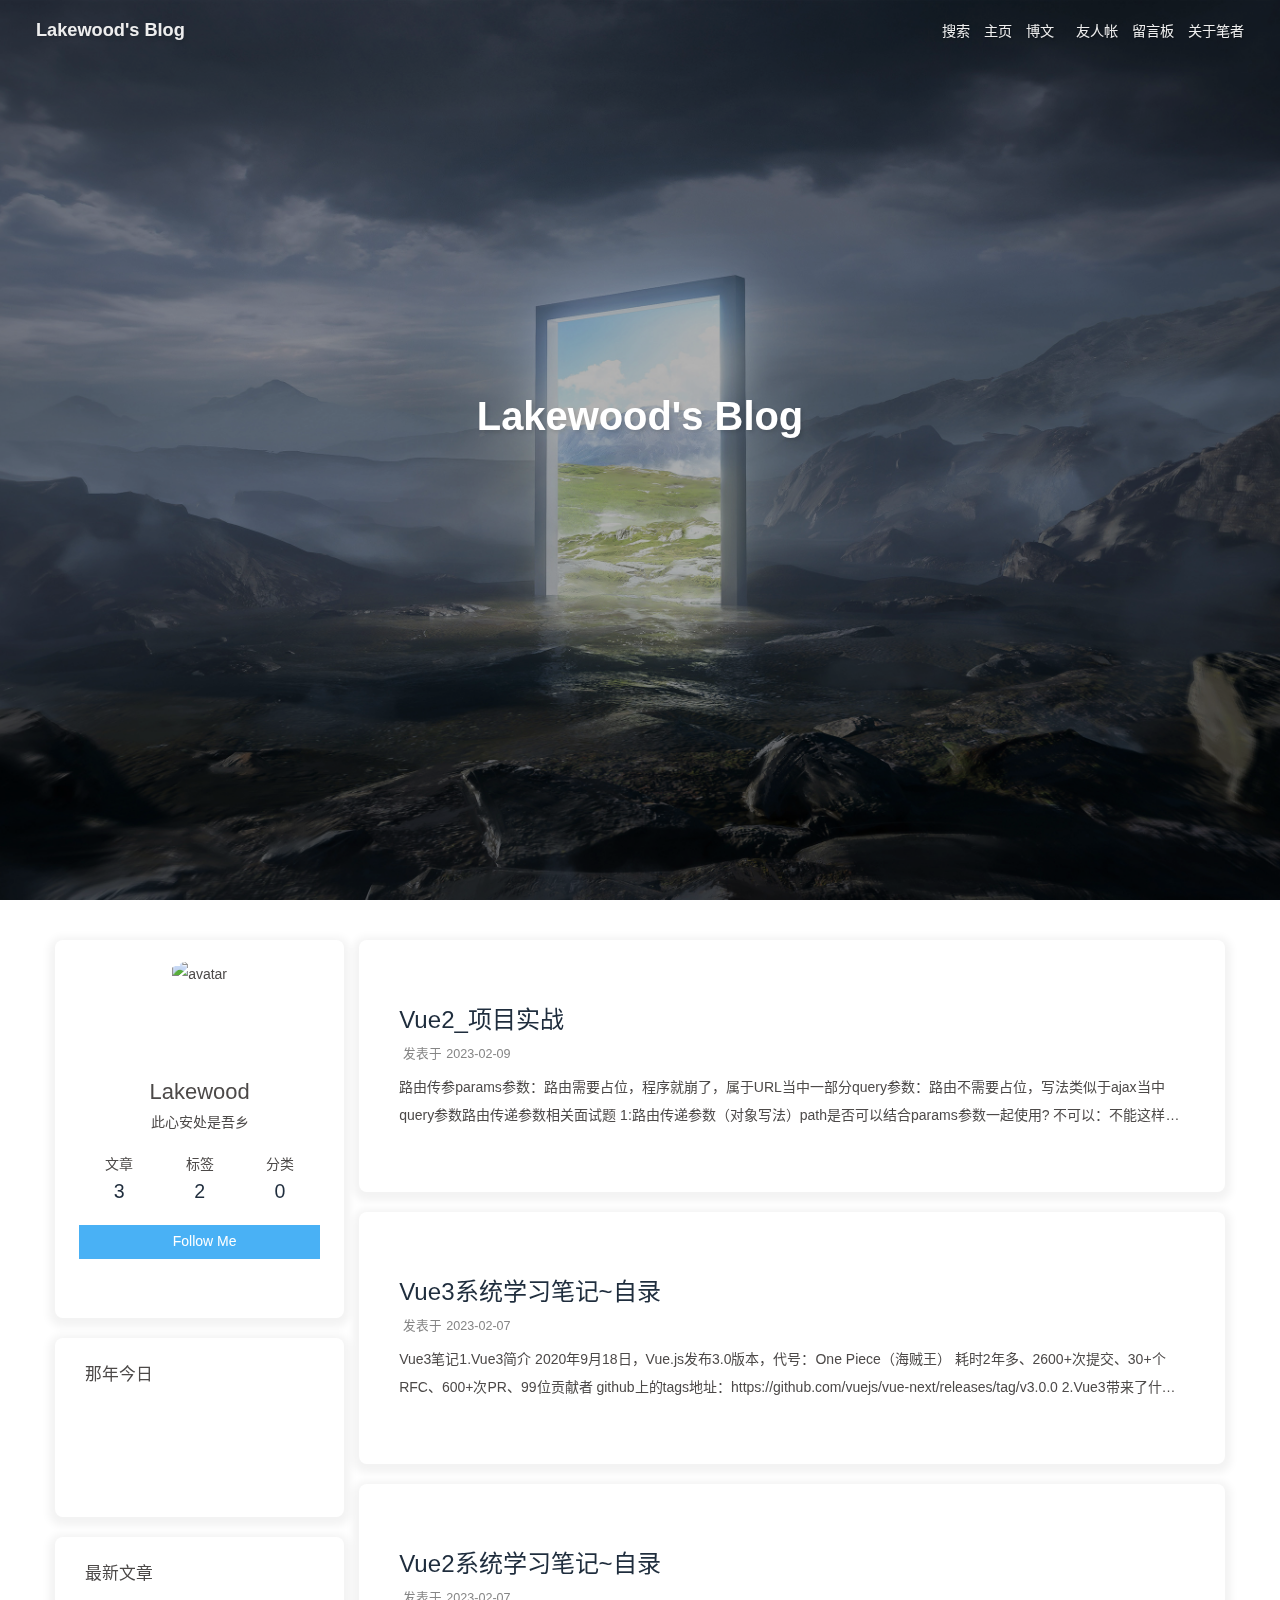
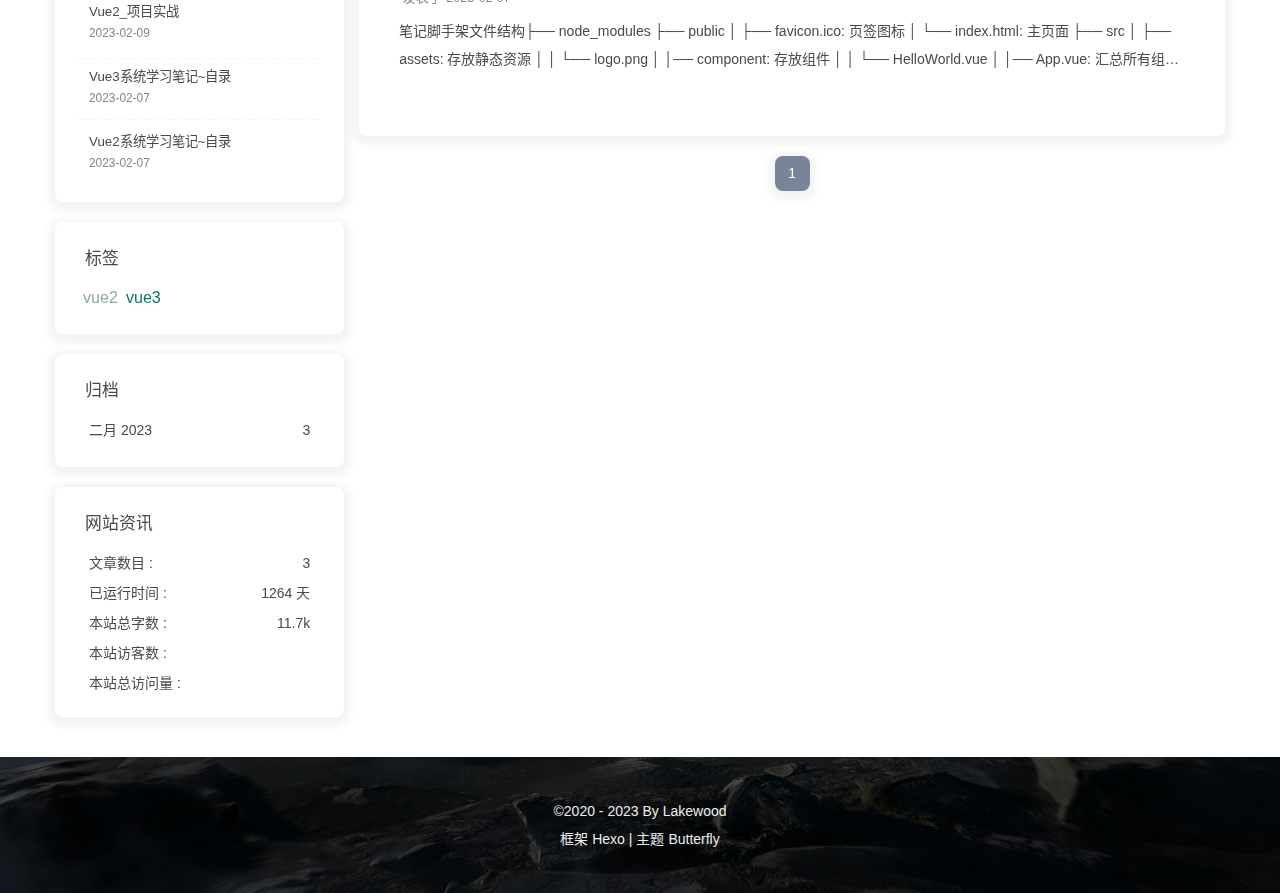
==== index.html @ 03adc577 "Site updated: 2023-02-09 22:31:04" ====
<!DOCTYPE html><html lang="zh-CN" data-theme="light"><head><meta charset="UTF-8"><meta http-equiv="X-UA-Compatible" content="IE=edge"><meta name="viewport" content="width=device-width, initial-scale=1.0, maximum-scale=1.0"><title>Lakewood's Blog</title><meta name="author" content="Lakewood"><meta name="copyright" content="Lakewood"><meta name="format-detection" content="telephone=no"><meta name="theme-color" content="#ffffff"><meta property="og:type" content="website">
<meta property="og:title" content="Lakewood&#39;s Blog">
<meta property="og:url" content="http://example.com/index.html">
<meta property="og:site_name" content="Lakewood&#39;s Blog">
<meta property="og:locale" content="zh_CN">
<meta property="og:image" content="http://example.com/img/tit.png">
<meta property="article:author" content="Lakewood">
<meta name="twitter:card" content="summary">
<meta name="twitter:image" content="http://example.com/img/tit.png"><link rel="shortcut icon" href="/img/favicon.png"><link rel="canonical" href="http://example.com/index.html"><link rel="preconnect" href="//cdn.jsdelivr.net"/><link rel="preconnect" href="//busuanzi.ibruce.info"/><link rel="stylesheet" href="/css/index.css"><link rel="stylesheet" href="https://cdn.jsdelivr.net/npm/@fortawesome/fontawesome-free/css/all.min.css" media="print" onload="this.media='all'"><link rel="stylesheet" href="https://cdn.jsdelivr.net/npm/@fancyapps/ui/dist/fancybox.min.css" media="print" onload="this.media='all'"><script>const GLOBAL_CONFIG = { 
  root: '/',
  algolia: undefined,
  localSearch: {"path":"/search.xml","preload":false,"languages":{"hits_empty":"找不到您查询的内容：${query}"}},
  translate: undefined,
  noticeOutdate: undefined,
  highlight: {"plugin":"highlighjs","highlightCopy":true,"highlightLang":true,"highlightHeightLimit":false},
  copy: {
    success: '复制成功',
    error: '复制错误',
    noSupport: '浏览器不支持'
  },
  relativeDate: {
    homepage: false,
    post: false
  },
  runtime: '天',
  date_suffix: {
    just: '刚刚',
    min: '分钟前',
    hour: '小时前',
    day: '天前',
    month: '个月前'
  },
  copyright: undefined,
  lightbox: 'fancybox',
  Snackbar: undefined,
  source: {
    justifiedGallery: {
      js: 'https://cdn.jsdelivr.net/npm/flickr-justified-gallery/dist/fjGallery.min.js',
      css: 'https://cdn.jsdelivr.net/npm/flickr-justified-gallery/dist/fjGallery.min.css'
    }
  },
  isPhotoFigcaption: false,
  islazyload: false,
  isAnchor: false,
  percent: {
    toc: true,
    rightside: false,
  }
}</script><script id="config-diff">var GLOBAL_CONFIG_SITE = {
  title: 'Lakewood\'s Blog',
  isPost: false,
  isHome: true,
  isHighlightShrink: false,
  isToc: false,
  postUpdate: '2023-02-09 22:30:58'
}</script><noscript><style type="text/css">
  #nav {
    opacity: 1
  }
  .justified-gallery img {
    opacity: 1
  }

  #recent-posts time,
  #post-meta time {
    display: inline !important
  }
</style></noscript><script>(win=>{
    win.saveToLocal = {
      set: function setWithExpiry(key, value, ttl) {
        if (ttl === 0) return
        const now = new Date()
        const expiryDay = ttl * 86400000
        const item = {
          value: value,
          expiry: now.getTime() + expiryDay,
        }
        localStorage.setItem(key, JSON.stringify(item))
      },

      get: function getWithExpiry(key) {
        const itemStr = localStorage.getItem(key)

        if (!itemStr) {
          return undefined
        }
        const item = JSON.parse(itemStr)
        const now = new Date()

        if (now.getTime() > item.expiry) {
          localStorage.removeItem(key)
          return undefined
        }
        return item.value
      }
    }
  
    win.getScript = url => new Promise((resolve, reject) => {
      const script = document.createElement('script')
      script.src = url
      script.async = true
      script.onerror = reject
      script.onload = script.onreadystatechange = function() {
        const loadState = this.readyState
        if (loadState && loadState !== 'loaded' && loadState !== 'complete') return
        script.onload = script.onreadystatechange = null
        resolve()
      }
      document.head.appendChild(script)
    })
  
    win.getCSS = url => new Promise((resolve, reject) => {
      const link = document.createElement('link')
      link.rel = 'stylesheet'
      link.href = url
      link.onload = () => resolve()
      link.onerror = () => reject()
      document.head.appendChild(link)
    })
  
      win.activateDarkMode = function () {
        document.documentElement.setAttribute('data-theme', 'dark')
        if (document.querySelector('meta[name="theme-color"]') !== null) {
          document.querySelector('meta[name="theme-color"]').setAttribute('content', '#0d0d0d')
        }
      }
      win.activateLightMode = function () {
        document.documentElement.setAttribute('data-theme', 'light')
        if (document.querySelector('meta[name="theme-color"]') !== null) {
          document.querySelector('meta[name="theme-color"]').setAttribute('content', '#ffffff')
        }
      }
      const t = saveToLocal.get('theme')
    
          if (t === 'dark') activateDarkMode()
          else if (t === 'light') activateLightMode()
        
      const asideStatus = saveToLocal.get('aside-status')
      if (asideStatus !== undefined) {
        if (asideStatus === 'hide') {
          document.documentElement.classList.add('hide-aside')
        } else {
          document.documentElement.classList.remove('hide-aside')
        }
      }
    
    const detectApple = () => {
      if(/iPad|iPhone|iPod|Macintosh/.test(navigator.userAgent)){
        document.documentElement.classList.add('apple')
      }
    }
    detectApple()
    })(window)</script><link rel="stylesheet" href="/css/myStyle.css?1"><link rel="stylesheet" href="/css/background.css"><link rel="stylesheet" href="/css/universe.css"><!-- hexo injector head_end start --><link rel="stylesheet" href="https://cdn.jsdelivr.net/npm/swiper/swiper-bundle.min.css"><link rel="stylesheet" href="https://cdn.jsdelivr.net/gh/Zfour/Butterfly-card-history/baiduhistory/css/main.css"><!-- hexo injector head_end end --><meta name="generator" content="Hexo 5.4.2"></head><body><div id="loading-box" onclick="document.getElementById(&quot;loading-box&quot;).classList.add(&quot;loaded&quot;)"><div class="loading-bg"><div class="loading-img"></div><div class="loading-image-dot"></div></div></div><script>const preloader = {
  endLoading: () => {
    document.body.style.overflow = 'auto';
    document.getElementById('loading-box').classList.add("loaded")
  },
  initLoading: () => {
    document.body.style.overflow = '';
    document.getElementById('loading-box').classList.remove("loaded")

  }
}
window.addEventListener('load',()=> { preloader.endLoading() })

if (false) {
  document.addEventListener('pjax:send', () => { preloader.initLoading() })
  document.addEventListener('pjax:complete', () => { preloader.endLoading() })
}</script><link rel="stylesheet" href="/css/progress_bar.css"/><script src="https://cdn.jsdelivr.net/npm/pace-js/pace.min.js"></script><div id="web_bg"></div><div id="sidebar"><div id="menu-mask"></div><div id="sidebar-menus"><div class="avatar-img is-center"><img src="/img/loading.gif" data-original="/img/tit.png" onerror="onerror=null;src='/img/friend_404.gif'" alt="avatar"/></div><div class="sidebar-site-data site-data is-center"><a href="/archives/"><div class="headline">文章</div><div class="length-num">3</div></a><a href="/tags/"><div class="headline">标签</div><div class="length-num">2</div></a><a href="/categories/"><div class="headline">分类</div><div class="length-num">0</div></a></div><hr/><div class="menus_items"><div class="menus_item"><a class="site-page" href="/"><i class="fa-fw fas fa-home"></i><span> 主页</span></a></div><div class="menus_item"><a class="site-page group" href="javascript:void(0);"><i class="fa-fw fa fa-graduation-cap"></i><span> 博文</span><i class="fas fa-chevron-down"></i></a><ul class="menus_item_child"><li><a class="site-page child" href="/categories/"><i class="fa-fw fa fa-archive"></i><span> 分类</span></a></li><li><a class="site-page child" href="/tags/"><i class="fa-fw fa fa-tags"></i><span> 标签</span></a></li><li><a class="site-page child" href="/archives/"><i class="fa-fw fa fa-folder-open"></i><span> 归档</span></a></li></ul></div><div class="menus_item"><a class="site-page" href="/link/"><i class="fa-fw fas fa-link"></i><span> 友人帐</span></a></div><div class="menus_item"><a class="site-page" href="/messageboard/"><i class="fa-fw fa fa-paper-plane"></i><span> 留言板</span></a></div><div class="menus_item"><a class="site-page" href="/about/"><i class="fa-fw fas fa-heart"></i><span> 关于笔者</span></a></div></div></div></div><div class="page" id="body-wrap"><header class="full_page" id="page-header" style="background-image: url('/img/bg.jpg')"><nav id="nav"><span id="blog-info"><a href="/" title="Lakewood's Blog"><span class="site-name">Lakewood's Blog</span></a></span><div id="menus"><div id="search-button"><a class="site-page social-icon search" href="javascript:void(0);"><i class="fas fa-search fa-fw"></i><span> 搜索</span></a></div><div class="menus_items"><div class="menus_item"><a class="site-page" href="/"><i class="fa-fw fas fa-home"></i><span> 主页</span></a></div><div class="menus_item"><a class="site-page group" href="javascript:void(0);"><i class="fa-fw fa fa-graduation-cap"></i><span> 博文</span><i class="fas fa-chevron-down"></i></a><ul class="menus_item_child"><li><a class="site-page child" href="/categories/"><i class="fa-fw fa fa-archive"></i><span> 分类</span></a></li><li><a class="site-page child" href="/tags/"><i class="fa-fw fa fa-tags"></i><span> 标签</span></a></li><li><a class="site-page child" href="/archives/"><i class="fa-fw fa fa-folder-open"></i><span> 归档</span></a></li></ul></div><div class="menus_item"><a class="site-page" href="/link/"><i class="fa-fw fas fa-link"></i><span> 友人帐</span></a></div><div class="menus_item"><a class="site-page" href="/messageboard/"><i class="fa-fw fa fa-paper-plane"></i><span> 留言板</span></a></div><div class="menus_item"><a class="site-page" href="/about/"><i class="fa-fw fas fa-heart"></i><span> 关于笔者</span></a></div></div><div id="toggle-menu"><a class="site-page" href="javascript:void(0);"><i class="fas fa-bars fa-fw"></i></a></div></div></nav><div id="site-info"><h1 id="site-title">Lakewood's Blog</h1><div id="site-subtitle"><span id="subtitle"></span></div><div id="site_social_icons"><a class="social-icon" href="https://github.com/lakewo0d" target="_blank" title="Github"><i class="fab fa-github"></i></a><a class="social-icon" href="tencent://AddContact/?fromId=45&amp;fromSubId=1&amp;subcmd=all&amp;uin=1453433044" target="_blank" title="QQ"><i class="fab fa-qq"></i></a><a class="social-icon" href="mailto:1453433044@qq.com" target="_blank" title="Email"><i class="fas fa-envelope-open-text"></i></a></div></div><div id="scroll-down"><i class="fas fa-angle-down scroll-down-effects"></i></div></header><main class="layout" id="content-inner"><div class="recent-posts" id="recent-posts"><div class="recent-post-item"><div class="recent-post-info no-cover"><a class="article-title" href="/post/4cedc5c4.html" title="Vue2_项目实战">Vue2_项目实战</a><div class="article-meta-wrap"><span class="post-meta-date"><i class="far fa-calendar-alt"></i><span class="article-meta-label">发表于</span><time datetime="2023-02-09T13:07:14.000Z" title="发表于 2023-02-09 21:07:14">2023-02-09</time></span></div><div class="content">路由传参params参数：路由需要占位，程序就崩了，属于URL当中一部分query参数：路由不需要占位，写法类似于ajax当中query参数路由传递参数相关面试题
​    1:路由传递参数（对象写法）path是否可以结合params参数一起使用?
​     不可以：不能这样书写，程序会崩掉,使用params的话path参数需要占位，因此不能使用path，只能使用命名路由的name
​     2:如何指定params参数可传可不传? 
​        如果路由要求传递params参数，但是没有传params参数，url就会出现问题，解决：在路由后面加上一个问号：  path: ‘/search/:keyword?’
12345this.$router.push(&#123;    path: &#x27;/search&#x27;,    params: &#x27;&#x27; || undefined&#125;)    

​     3:params参数可以传递也可以不传递，但是如果传递是空串，如何解决？
​        使用undefined解决：params参数可以 ...</div></div></div><div class="recent-post-item"><div class="recent-post-info no-cover"><a class="article-title" href="/post/0.html" title="Vue3系统学习笔记~自录">Vue3系统学习笔记~自录</a><div class="article-meta-wrap"><span class="post-meta-date"><i class="far fa-calendar-alt"></i><span class="article-meta-label">发表于</span><time datetime="2023-02-07T14:12:26.299Z" title="发表于 2023-02-07 22:12:26">2023-02-07</time></span></div><div class="content">Vue3笔记1.Vue3简介
2020年9月18日，Vue.js发布3.0版本，代号：One Piece（海贼王）
耗时2年多、2600+次提交、30+个RFC、600+次PR、99位贡献者 
github上的tags地址：https://github.com/vuejs/vue-next/releases/tag/v3.0.0

2.Vue3带来了什么1.性能的提升
打包大小减少41%

初次渲染快55%, 更新渲染快133%

内存减少54%
……


2.源码的升级
使用Proxy代替defineProperty实现响应式

重写虚拟DOM的实现和Tree-Shaking
……


3.拥抱TypeScript
Vue3可以更好的支持TypeScript

4.新的特性
Composition API（组合API）

setup配置
ref与reactive
watch与watchEffect
provide与inject
……


新的内置组件

Fragment 
Teleport
Suspense


其他改变

新的生命周期钩子
data 选项应始终被声明为一个函数
移除 ...</div></div></div><div class="recent-post-item"><div class="recent-post-info no-cover"><a class="article-title" href="/post/0.html" title="Vue2系统学习笔记~自录">Vue2系统学习笔记~自录</a><div class="article-meta-wrap"><span class="post-meta-date"><i class="far fa-calendar-alt"></i><span class="article-meta-label">发表于</span><time datetime="2023-02-07T14:09:46.418Z" title="发表于 2023-02-07 22:09:46">2023-02-07</time></span></div><div class="content">笔记脚手架文件结构├── node_modules 
├── public
│   ├── favicon.ico: 页签图标
│   └── index.html: 主页面
├── src
│   ├── assets: 存放静态资源
│   │   └── logo.png
│   │── component: 存放组件
│   │   └── HelloWorld.vue
│   │── App.vue: 汇总所有组件
│   │── main.js: 入口文件
├── .gitignore: git版本管制忽略的配置
├── babel.config.js: babel的配置文件
├── package.json: 应用包配置文件 
├── README.md: 应用描述文件
├── package-lock.json：包版本控制文件

关于不同版本的Vue
vue.js与vue.runtime.xxx.js的区别：
vue.js是完整版的Vue，包含：核心功能 + 模板解析器。
vue.runtime.xxx.js是运行版的Vue，只包含：核心功能；没有模板解析器。


因为 ...</div></div></div><nav id="pagination"><div class="pagination"><span class="page-number current">1</span></div></nav></div><div class="aside-content" id="aside-content"><div class="card-widget card-info"><div class="is-center"><div class="avatar-img"><img src="/img/loading.gif" data-original="/img/tit.png" onerror="this.onerror=null;this.src='/img/friend_404.gif'" alt="avatar"/></div><div class="author-info__name">Lakewood</div><div class="author-info__description">此心安处是吾乡</div></div><div class="card-info-data site-data is-center"><a href="/archives/"><div class="headline">文章</div><div class="length-num">3</div></a><a href="/tags/"><div class="headline">标签</div><div class="length-num">2</div></a><a href="/categories/"><div class="headline">分类</div><div class="length-num">0</div></a></div><a id="card-info-btn" target="_blank" rel="noopener" href="https://github.com/lakewo0d"><i class="fab fa-github"></i><span>Follow Me</span></a><div class="card-info-social-icons is-center"><a class="social-icon" href="https://github.com/lakewo0d" target="_blank" title="Github"><i class="fab fa-github"></i></a><a class="social-icon" href="tencent://AddContact/?fromId=45&amp;fromSubId=1&amp;subcmd=all&amp;uin=1453433044" target="_blank" title="QQ"><i class="fab fa-qq"></i></a><a class="social-icon" href="mailto:1453433044@qq.com" target="_blank" title="Email"><i class="fas fa-envelope-open-text"></i></a></div></div><div class="sticky_layout"><div class="card-widget card-recent-post"><div class="item-headline"><i class="fas fa-history"></i><span>最新文章</span></div><div class="aside-list"><div class="aside-list-item no-cover"><div class="content"><a class="title" href="/post/4cedc5c4.html" title="Vue2_项目实战">Vue2_项目实战</a><time datetime="2023-02-09T13:07:14.000Z" title="发表于 2023-02-09 21:07:14">2023-02-09</time></div></div><div class="aside-list-item no-cover"><div class="content"><a class="title" href="/post/0.html" title="Vue3系统学习笔记~自录">Vue3系统学习笔记~自录</a><time datetime="2023-02-07T14:12:26.299Z" title="发表于 2023-02-07 22:12:26">2023-02-07</time></div></div><div class="aside-list-item no-cover"><div class="content"><a class="title" href="/post/0.html" title="Vue2系统学习笔记~自录">Vue2系统学习笔记~自录</a><time datetime="2023-02-07T14:09:46.418Z" title="发表于 2023-02-07 22:09:46">2023-02-07</time></div></div></div></div><div class="card-widget card-tags"><div class="item-headline"><i class="fas fa-tags"></i><span>标签</span></div><div class="card-tag-cloud"><a href="/tags/vue2/" style="font-size: 1.15em; color: rgb(140, 172, 160)">vue2</a><a href="/tags/vue3/" style="font-size: 1.15em; color: rgb(14, 118, 100)">vue3</a></div></div><div class="card-widget card-archives"><div class="item-headline"><i class="fas fa-archive"></i><span>归档</span></div><ul class="card-archive-list"><li class="card-archive-list-item"><a class="card-archive-list-link" href="/archives/2023/02/"><span class="card-archive-list-date">二月 2023</span><span class="card-archive-list-count">3</span></a></li></ul></div><div class="card-widget card-webinfo"><div class="item-headline"><i class="fas fa-chart-line"></i><span>网站资讯</span></div><div class="webinfo"><div class="webinfo-item"><div class="item-name">文章数目 :</div><div class="item-count">3</div></div><div class="webinfo-item"><div class="item-name">已运行时间 :</div><div class="item-count" id="runtimeshow" data-publishDate="2023-02-06T16:00:00.000Z"><i class="fa-solid fa-spinner fa-spin"></i></div></div><div class="webinfo-item"><div class="item-name">本站总字数 :</div><div class="item-count">11.7k</div></div><div class="webinfo-item"><div class="item-name">本站访客数 :</div><div class="item-count" id="busuanzi_value_site_uv"><i class="fa-solid fa-spinner fa-spin"></i></div></div><div class="webinfo-item"><div class="item-name">本站总访问量 :</div><div class="item-count" id="busuanzi_value_site_pv"><i class="fa-solid fa-spinner fa-spin"></i></div></div></div></div></div></div></main><footer id="footer" style="background-image: url('/img/bg.jpg')"><div id="footer-wrap"><div class="copyright">&copy;2020 - 2023 By Lakewood</div><div class="framework-info"><span>框架 </span><a target="_blank" rel="noopener" href="https://hexo.io">Hexo</a><span class="footer-separator">|</span><span>主题 </span><a target="_blank" rel="noopener" href="https://github.com/jerryc127/hexo-theme-butterfly">Butterfly</a></div></div></footer></div><div id="rightside"><div id="rightside-config-hide"><button id="darkmode" type="button" title="浅色和深色模式转换"><i class="fas fa-adjust"></i></button><button id="hide-aside-btn" type="button" title="单栏和双栏切换"><i class="fas fa-arrows-alt-h"></i></button></div><div id="rightside-config-show"><button id="rightside_config" type="button" title="设置"><i class="fas fa-cog fa-spin"></i></button><button id="go-up" type="button" title="回到顶部"><span class="scroll-percent"></span><i class="fas fa-arrow-up"></i></button></div></div><div id="local-search"><div class="search-dialog"><nav class="search-nav"><span class="search-dialog-title">搜索</span><span id="loading-status"></span><button class="search-close-button"><i class="fas fa-times"></i></button></nav><div class="is-center" id="loading-database"><i class="fas fa-spinner fa-pulse"></i><span>  数据库加载中</span></div><div class="search-wrap"><div id="local-search-input"><div class="local-search-box"><input class="local-search-box--input" placeholder="搜索文章" type="text"/></div></div><hr/><div id="local-search-results"></div></div></div><div id="search-mask"></div></div><div><script src="/js/utils.js"></script><script src="/js/main.js"></script><script src="https://cdn.jsdelivr.net/npm/@fancyapps/ui/dist/fancybox.umd.min.js"></script><script src="/js/search/local-search.js"></script><div class="js-pjax"><script>window.typedJSFn = {
  init: (str) => {
    window.typed = new Typed('#subtitle', Object.assign({
      strings: str,
      startDelay: 300,
      typeSpeed: 150,
      loop: true,
      backSpeed: 50,
    }, null))
  },
  run: (subtitleType) => {
    if (true) {
      if (typeof Typed === 'function') {
        subtitleType()
      } else {
        getScript('https://cdn.jsdelivr.net/npm/typed.js/lib/typed.min.js').then(subtitleType)
      }
    } else {
      subtitleType()
    }
  }
}
</script><script>function subtitleType () {
  if (true) {
    typedJSFn.init(["此心安处是吾乡","人可以失落一切，唯独不能失落自己","人到底是活了一年，还是365天？","孤独本是常态"])
  } else {
    document.getElementById("subtitle").innerHTML = '此心安处是吾乡'
  }
}
typedJSFn.run(subtitleType)</script></div><canvas id="universe"></canvas><script defer src="/js/universe.js"></script><canvas class="fireworks" mobile="false"></canvas><script src="https://cdn.jsdelivr.net/npm/butterfly-extsrc/dist/fireworks.min.js"></script><script async data-pjax src="//busuanzi.ibruce.info/busuanzi/2.3/busuanzi.pure.mini.js"></script></div><!-- hexo injector body_end start --><script data-pjax>function history_calendar_injector_config(){
                var parent_div_git = document.getElementsByClassName('sticky_layout')[0];
                var item_html = '<div class="card-widget card-history"><div class="card-content"><div class="item-headline"><i class="fas fa-clock fa-spin"></i><span>那年今日</span></div><div id="history-baidu" style="height: 100px;overflow: hidden"><div class="history_swiper-container" id="history-container" style="width: 100%;height: 100%"><div class="swiper-wrapper" id="history_container_wrapper" style="height:20px"></div></div></div></div>';
                console.log('已挂载history_calendar')
                // parent_div_git.innerHTML=item_html+parent_div_git.innerHTML // 无报错，但不影响使用(支持pjax跳转)
                parent_div_git.insertAdjacentHTML("afterbegin",item_html) // 有报错，但不影响使用(支持pjax跳转)
            }if( document.getElementsByClassName('sticky_layout')[0] && (location.pathname ==='all'|| 'all' ==='all')){

            history_calendar_injector_config()
        } </script><script data-pjax  src="https://cdn.jsdelivr.net/npm/swiper/swiper-bundle.min.js"></script><script data-pjax src="https://cdn.jsdelivr.net/gh/Zfour/Butterfly-card-history/baiduhistory/js/main.js"></script><!-- hexo injector body_end end -->
        <style>
            [bg-lazy] {
                background-image: none !important;
                background-color: #eee !important;
            }
        </style>
        <script>
            window.imageLazyLoadSetting = {
                isSPA: false,
                preloadRatio: 1,
                processImages: null,
            };
        </script><script>window.addEventListener("load",function(){var t=/\.(gif|jpg|jpeg|tiff|png)$/i,r=/^data:image\/[a-z]+;base64,/;Array.prototype.slice.call(document.querySelectorAll("img[data-original]")).forEach(function(a){var e=a.parentNode;"A"===e.tagName&&(e.href.match(t)||e.href.match(r))&&(e.href=a.dataset.original)})});</script><script>!function(r){r.imageLazyLoadSetting.processImages=t;var e=r.imageLazyLoadSetting.isSPA,n=r.imageLazyLoadSetting.preloadRatio||1,c=a();function a(){var t=Array.prototype.slice.call(document.querySelectorAll("img[data-original]")),e=Array.prototype.slice.call(document.querySelectorAll("[bg-lazy]"));return t.concat(e)}function t(){e&&(c=a());for(var t,o=0;o<c.length;o++)0<=(t=(t=c[o]).getBoundingClientRect()).bottom&&0<=t.left&&t.top<=(r.innerHeight*n||document.documentElement.clientHeight*n)&&function(){var t,e,n,a,i=c[o];e=function(){c=c.filter(function(t){return i!==t}),r.imageLazyLoadSetting.onImageLoaded&&r.imageLazyLoadSetting.onImageLoaded(i)},(t=i).hasAttribute("bg-lazy")?(t.removeAttribute("bg-lazy"),e&&e()):(n=new Image,a=t.getAttribute("data-original"),n.onload=function(){t.src=a,t.removeAttribute("data-original"),e&&e()},t.src!==a&&(n.src=a))}()}function i(){clearTimeout(t.tId),t.tId=setTimeout(t,500)}t(),document.addEventListener("scroll",i),r.addEventListener("resize",i),r.addEventListener("orientationchange",i)}(this);</script></body></html>
---- css/myStyle.css ----
.loading-img {
    background: url('../img/tit.png') no-repeat center center;
    background-size: cover;
  }
---- css/background.css ----
#web_bg {
  background-image: url('../img/bg.jpg'),
    linear-gradient(
      60deg,
      rgba(235, 223, 221, 0.5) 5%,
      rgba(9, 43, 46, 0.35)
    ),
    url('../img/bg.jpg');
}
---- css/universe.css ----
/* 背景宇宙星光  */
#universe{
    display: block;
    position: fixed;
    margin: 0;
    padding: 0;
    border: 0;
    outline: 0;
    left: 0;
    top: 0;
    width: 100%;
    height: 100%;
    pointer-events: none;
    z-index: -1;
  }
---- css/progress_bar.css ----
.pace {
    -webkit-pointer-events: none;
    pointer-events: none;
    -webkit-user-select: none;
    -moz-user-select: none;
    user-select: none;
    z-index: 2000;
    position: fixed;
    margin: auto;
    top: 10px;
    left: 0;
    right: 0;
    height: 8px;
    border-radius: 8px;
    width: 4rem;
    background: #eaecf2;
    border: 1px #e3e8f7;
    overflow: hidden;
  }
  
  .pace-inactive .pace-progress {
    opacity: 0;
    transition: 0.3s ease-in;
  }
  
  .pace .pace-progress {
    -webkit-box-sizing: border-box;
    -moz-box-sizing: border-box;
    -ms-box-sizing: border-box;
    -o-box-sizing: border-box;
    box-sizing: border-box;
    -webkit-transform: translate3d(0, 0, 0);
    -moz-transform: translate3d(0, 0, 0);
    -ms-transform: translate3d(0, 0, 0);
    -o-transform: translate3d(0, 0, 0);
    transform: translate3d(0, 0, 0);
    max-width: 200px;
    position: absolute;
    z-index: 2000;
    display: block;
    top: 0;
    right: 100%;
    height: 100%;
    width: 100%;
    background: linear-gradient(-45deg, #ee7752, #e73c7e, #23a6d5, #23d5ab);
    animation: gradient 1.5s ease infinite;
    background-size: 200%;
  }
  
  .pace.pace-inactive {
    opacity: 0;
    transition: 0.3s;
    top: -8px;
  }
  @keyframes gradient {
    0% {
      background-position: 0% 50%;
    }
    50% {
      background-position: 100% 50%;
    }
    100% {
      background-position: 0% 50%;
    }
  }
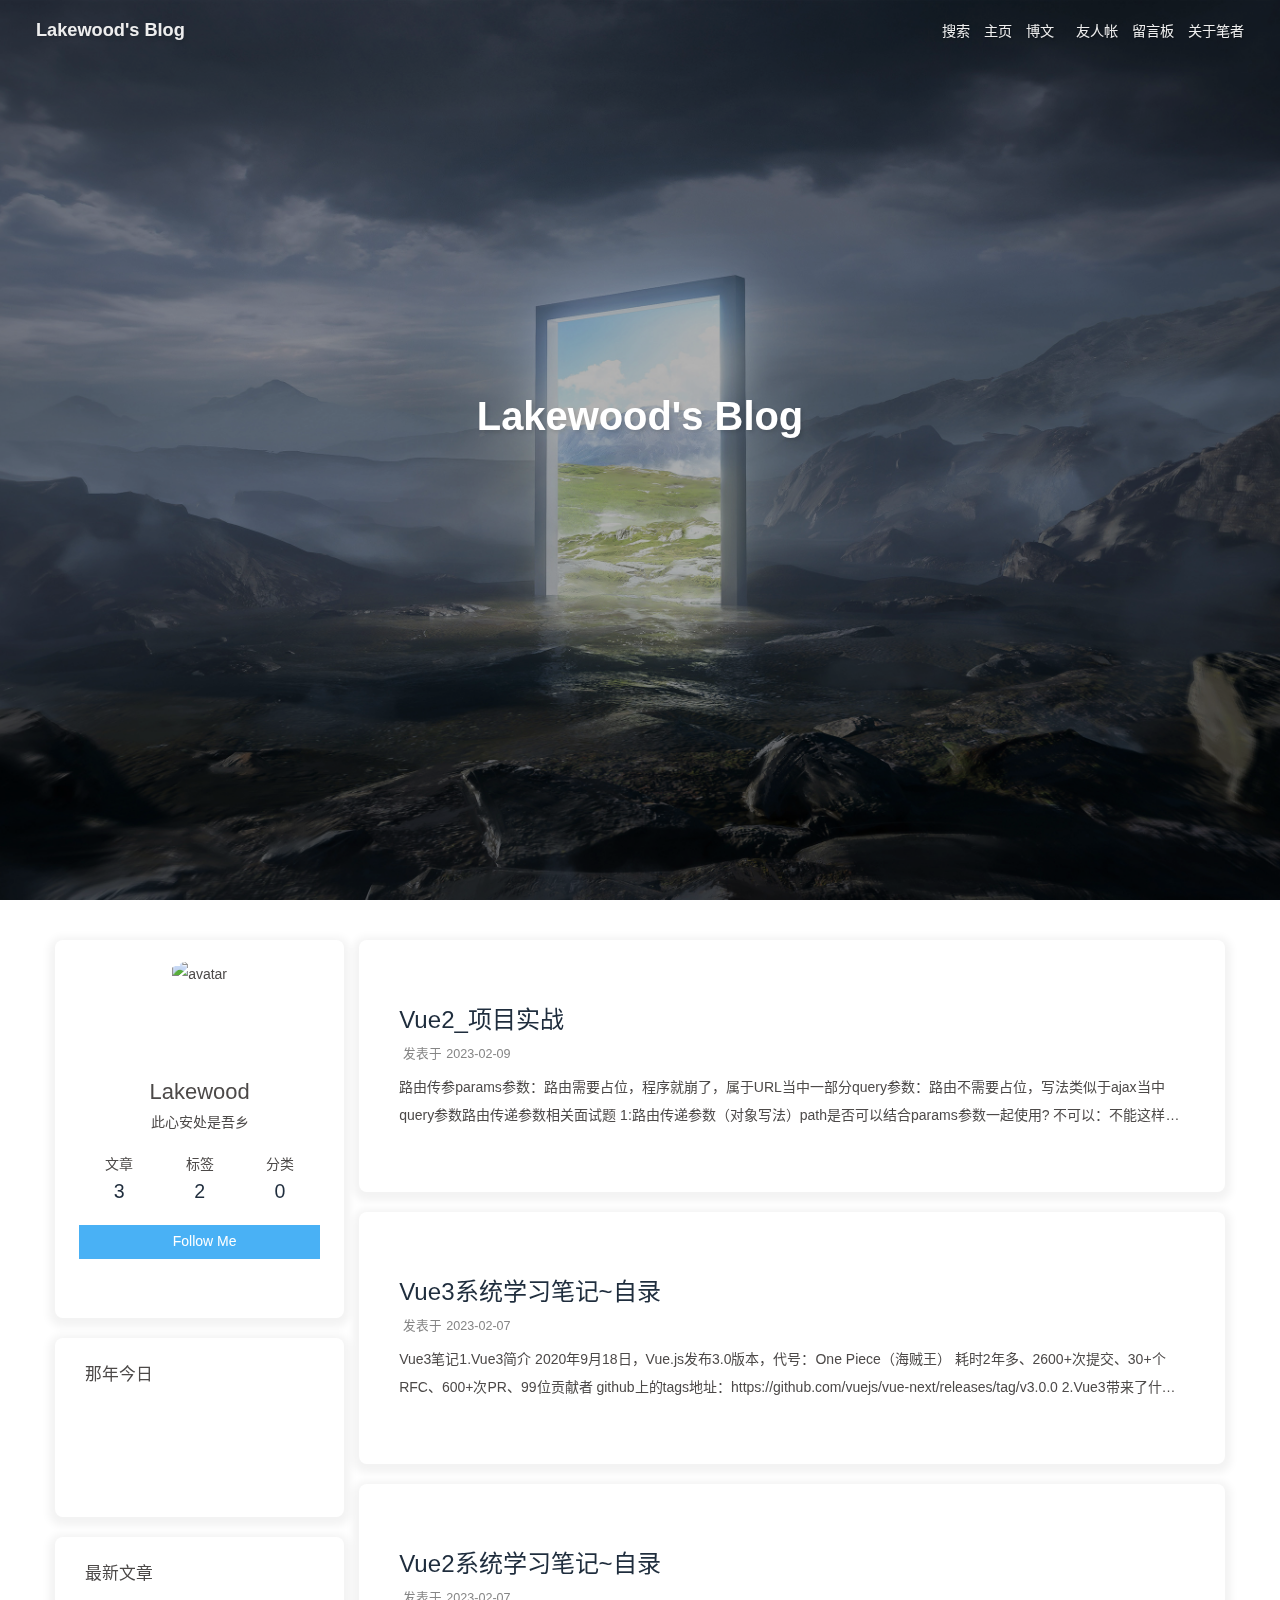
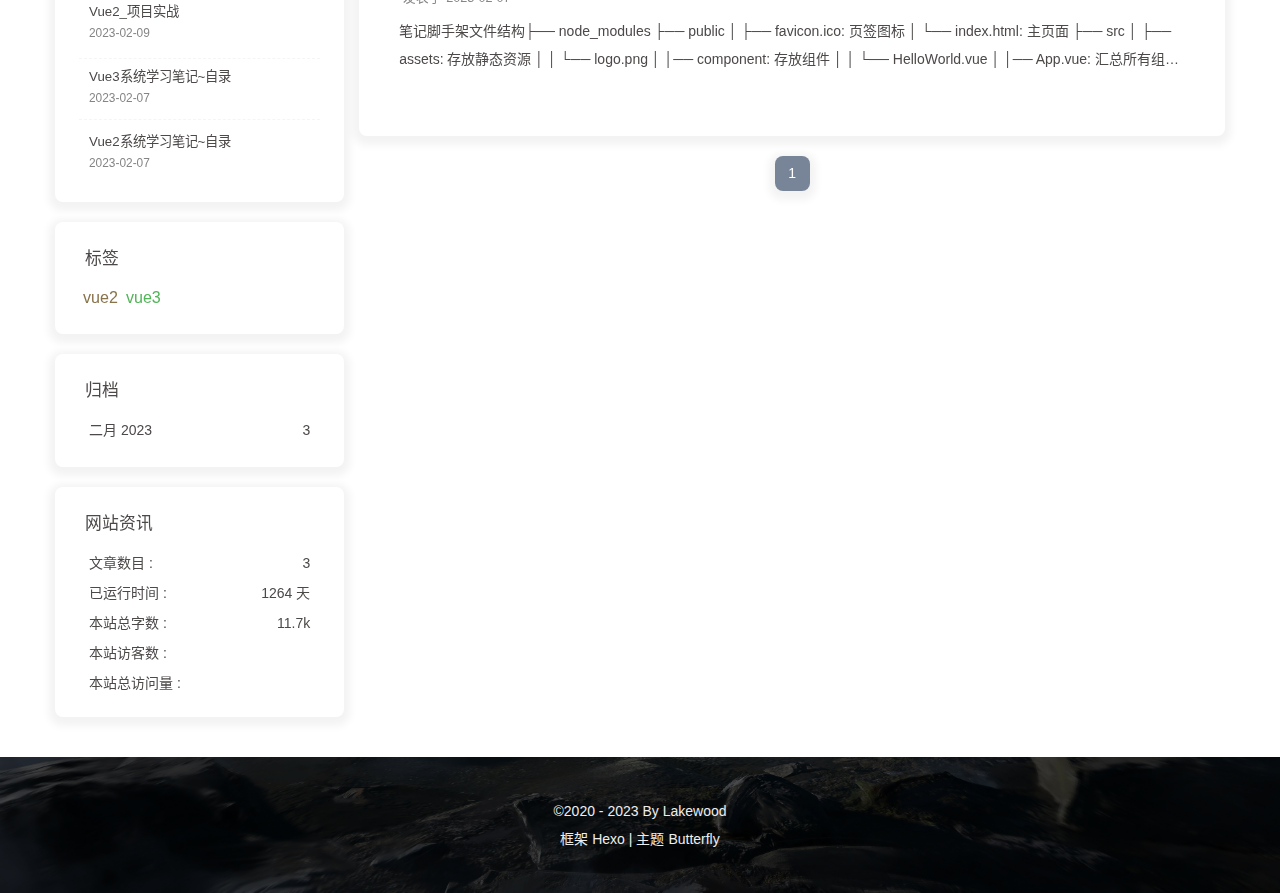
==== commit 95bbf049: "Site updated: 2023-02-09 22:48:23" ====
--- a/index.html
+++ b/index.html
@@ -52,7 +52,7 @@
   isHome: true,
   isHighlightShrink: false,
   isToc: false,
-  postUpdate: '2023-02-09 22:30:58'
+  postUpdate: '2023-02-09 22:48:18'
 }</script><noscript><style type="text/css">
   #nav {
     opacity: 1
@@ -242,7 +242,7 @@
 vue.runtime.xxx.js是运行版的Vue，只包含：核心功能；没有模板解析器。
 
 
-因为 ...</div></div></div><nav id="pagination"><div class="pagination"><span class="page-number current">1</span></div></nav></div><div class="aside-content" id="aside-content"><div class="card-widget card-info"><div class="is-center"><div class="avatar-img"><img src="/img/loading.gif" data-original="/img/tit.png" onerror="this.onerror=null;this.src='/img/friend_404.gif'" alt="avatar"/></div><div class="author-info__name">Lakewood</div><div class="author-info__description">此心安处是吾乡</div></div><div class="card-info-data site-data is-center"><a href="/archives/"><div class="headline">文章</div><div class="length-num">3</div></a><a href="/tags/"><div class="headline">标签</div><div class="length-num">2</div></a><a href="/categories/"><div class="headline">分类</div><div class="length-num">0</div></a></div><a id="card-info-btn" target="_blank" rel="noopener" href="https://github.com/lakewo0d"><i class="fab fa-github"></i><span>Follow Me</span></a><div class="card-info-social-icons is-center"><a class="social-icon" href="https://github.com/lakewo0d" target="_blank" title="Github"><i class="fab fa-github"></i></a><a class="social-icon" href="tencent://AddContact/?fromId=45&amp;fromSubId=1&amp;subcmd=all&amp;uin=1453433044" target="_blank" title="QQ"><i class="fab fa-qq"></i></a><a class="social-icon" href="mailto:1453433044@qq.com" target="_blank" title="Email"><i class="fas fa-envelope-open-text"></i></a></div></div><div class="sticky_layout"><div class="card-widget card-recent-post"><div class="item-headline"><i class="fas fa-history"></i><span>最新文章</span></div><div class="aside-list"><div class="aside-list-item no-cover"><div class="content"><a class="title" href="/post/4cedc5c4.html" title="Vue2_项目实战">Vue2_项目实战</a><time datetime="2023-02-09T13:07:14.000Z" title="发表于 2023-02-09 21:07:14">2023-02-09</time></div></div><div class="aside-list-item no-cover"><div class="content"><a class="title" href="/post/0.html" title="Vue3系统学习笔记~自录">Vue3系统学习笔记~自录</a><time datetime="2023-02-07T14:12:26.299Z" title="发表于 2023-02-07 22:12:26">2023-02-07</time></div></div><div class="aside-list-item no-cover"><div class="content"><a class="title" href="/post/0.html" title="Vue2系统学习笔记~自录">Vue2系统学习笔记~自录</a><time datetime="2023-02-07T14:09:46.418Z" title="发表于 2023-02-07 22:09:46">2023-02-07</time></div></div></div></div><div class="card-widget card-tags"><div class="item-headline"><i class="fas fa-tags"></i><span>标签</span></div><div class="card-tag-cloud"><a href="/tags/vue2/" style="font-size: 1.15em; color: rgb(140, 172, 160)">vue2</a><a href="/tags/vue3/" style="font-size: 1.15em; color: rgb(14, 118, 100)">vue3</a></div></div><div class="card-widget card-archives"><div class="item-headline"><i class="fas fa-archive"></i><span>归档</span></div><ul class="card-archive-list"><li class="card-archive-list-item"><a class="card-archive-list-link" href="/archives/2023/02/"><span class="card-archive-list-date">二月 2023</span><span class="card-archive-list-count">3</span></a></li></ul></div><div class="card-widget card-webinfo"><div class="item-headline"><i class="fas fa-chart-line"></i><span>网站资讯</span></div><div class="webinfo"><div class="webinfo-item"><div class="item-name">文章数目 :</div><div class="item-count">3</div></div><div class="webinfo-item"><div class="item-name">已运行时间 :</div><div class="item-count" id="runtimeshow" data-publishDate="2023-02-06T16:00:00.000Z"><i class="fa-solid fa-spinner fa-spin"></i></div></div><div class="webinfo-item"><div class="item-name">本站总字数 :</div><div class="item-count">11.7k</div></div><div class="webinfo-item"><div class="item-name">本站访客数 :</div><div class="item-count" id="busuanzi_value_site_uv"><i class="fa-solid fa-spinner fa-spin"></i></div></div><div class="webinfo-item"><div class="item-name">本站总访问量 :</div><div class="item-count" id="busuanzi_value_site_pv"><i class="fa-solid fa-spinner fa-spin"></i></div></div></div></div></div></div></main><footer id="footer" style="background-image: url('/img/bg.jpg')"><div id="footer-wrap"><div class="copyright">&copy;2020 - 2023 By Lakewood</div><div class="framework-info"><span>框架 </span><a target="_blank" rel="noopener" href="https://hexo.io">Hexo</a><span class="footer-separator">|</span><span>主题 </span><a target="_blank" rel="noopener" href="https://github.com/jerryc127/hexo-theme-butterfly">Butterfly</a></div></div></footer></div><div id="rightside"><div id="rightside-config-hide"><button id="darkmode" type="button" title="浅色和深色模式转换"><i class="fas fa-adjust"></i></button><button id="hide-aside-btn" type="button" title="单栏和双栏切换"><i class="fas fa-arrows-alt-h"></i></button></div><div id="rightside-config-show"><button id="rightside_config" type="button" title="设置"><i class="fas fa-cog fa-spin"></i></button><button id="go-up" type="button" title="回到顶部"><span class="scroll-percent"></span><i class="fas fa-arrow-up"></i></button></div></div><div id="local-search"><div class="search-dialog"><nav class="search-nav"><span class="search-dialog-title">搜索</span><span id="loading-status"></span><button class="search-close-button"><i class="fas fa-times"></i></button></nav><div class="is-center" id="loading-database"><i class="fas fa-spinner fa-pulse"></i><span>  数据库加载中</span></div><div class="search-wrap"><div id="local-search-input"><div class="local-search-box"><input class="local-search-box--input" placeholder="搜索文章" type="text"/></div></div><hr/><div id="local-search-results"></div></div></div><div id="search-mask"></div></div><div><script src="/js/utils.js"></script><script src="/js/main.js"></script><script src="https://cdn.jsdelivr.net/npm/@fancyapps/ui/dist/fancybox.umd.min.js"></script><script src="/js/search/local-search.js"></script><div class="js-pjax"><script>window.typedJSFn = {
+因为 ...</div></div></div><nav id="pagination"><div class="pagination"><span class="page-number current">1</span></div></nav></div><div class="aside-content" id="aside-content"><div class="card-widget card-info"><div class="is-center"><div class="avatar-img"><img src="/img/loading.gif" data-original="/img/tit.png" onerror="this.onerror=null;this.src='/img/friend_404.gif'" alt="avatar"/></div><div class="author-info__name">Lakewood</div><div class="author-info__description">此心安处是吾乡</div></div><div class="card-info-data site-data is-center"><a href="/archives/"><div class="headline">文章</div><div class="length-num">3</div></a><a href="/tags/"><div class="headline">标签</div><div class="length-num">2</div></a><a href="/categories/"><div class="headline">分类</div><div class="length-num">0</div></a></div><a id="card-info-btn" target="_blank" rel="noopener" href="https://github.com/lakewo0d"><i class="fab fa-github"></i><span>Follow Me</span></a><div class="card-info-social-icons is-center"><a class="social-icon" href="https://github.com/lakewo0d" target="_blank" title="Github"><i class="fab fa-github"></i></a><a class="social-icon" href="tencent://AddContact/?fromId=45&amp;fromSubId=1&amp;subcmd=all&amp;uin=1453433044" target="_blank" title="QQ"><i class="fab fa-qq"></i></a><a class="social-icon" href="mailto:1453433044@qq.com" target="_blank" title="Email"><i class="fas fa-envelope-open-text"></i></a></div></div><div class="sticky_layout"><div class="card-widget card-recent-post"><div class="item-headline"><i class="fas fa-history"></i><span>最新文章</span></div><div class="aside-list"><div class="aside-list-item no-cover"><div class="content"><a class="title" href="/post/4cedc5c4.html" title="Vue2_项目实战">Vue2_项目实战</a><time datetime="2023-02-09T13:07:14.000Z" title="发表于 2023-02-09 21:07:14">2023-02-09</time></div></div><div class="aside-list-item no-cover"><div class="content"><a class="title" href="/post/0.html" title="Vue3系统学习笔记~自录">Vue3系统学习笔记~自录</a><time datetime="2023-02-07T14:12:26.299Z" title="发表于 2023-02-07 22:12:26">2023-02-07</time></div></div><div class="aside-list-item no-cover"><div class="content"><a class="title" href="/post/0.html" title="Vue2系统学习笔记~自录">Vue2系统学习笔记~自录</a><time datetime="2023-02-07T14:09:46.418Z" title="发表于 2023-02-07 22:09:46">2023-02-07</time></div></div></div></div><div class="card-widget card-tags"><div class="item-headline"><i class="fas fa-tags"></i><span>标签</span></div><div class="card-tag-cloud"><a href="/tags/vue2/" style="font-size: 1.15em; color: rgb(137, 115, 74)">vue2</a><a href="/tags/vue3/" style="font-size: 1.15em; color: rgb(82, 181, 88)">vue3</a></div></div><div class="card-widget card-archives"><div class="item-headline"><i class="fas fa-archive"></i><span>归档</span></div><ul class="card-archive-list"><li class="card-archive-list-item"><a class="card-archive-list-link" href="/archives/2023/02/"><span class="card-archive-list-date">二月 2023</span><span class="card-archive-list-count">3</span></a></li></ul></div><div class="card-widget card-webinfo"><div class="item-headline"><i class="fas fa-chart-line"></i><span>网站资讯</span></div><div class="webinfo"><div class="webinfo-item"><div class="item-name">文章数目 :</div><div class="item-count">3</div></div><div class="webinfo-item"><div class="item-name">已运行时间 :</div><div class="item-count" id="runtimeshow" data-publishDate="2023-02-06T16:00:00.000Z"><i class="fa-solid fa-spinner fa-spin"></i></div></div><div class="webinfo-item"><div class="item-name">本站总字数 :</div><div class="item-count">11.7k</div></div><div class="webinfo-item"><div class="item-name">本站访客数 :</div><div class="item-count" id="busuanzi_value_site_uv"><i class="fa-solid fa-spinner fa-spin"></i></div></div><div class="webinfo-item"><div class="item-name">本站总访问量 :</div><div class="item-count" id="busuanzi_value_site_pv"><i class="fa-solid fa-spinner fa-spin"></i></div></div></div></div></div></div></main><footer id="footer" style="background-image: url('/img/bg.jpg')"><div id="footer-wrap"><div class="copyright">&copy;2020 - 2023 By Lakewood</div><div class="framework-info"><span>框架 </span><a target="_blank" rel="noopener" href="https://hexo.io">Hexo</a><span class="footer-separator">|</span><span>主题 </span><a target="_blank" rel="noopener" href="https://github.com/jerryc127/hexo-theme-butterfly">Butterfly</a></div></div></footer></div><div id="rightside"><div id="rightside-config-hide"><button id="darkmode" type="button" title="浅色和深色模式转换"><i class="fas fa-adjust"></i></button><button id="hide-aside-btn" type="button" title="单栏和双栏切换"><i class="fas fa-arrows-alt-h"></i></button></div><div id="rightside-config-show"><button id="rightside_config" type="button" title="设置"><i class="fas fa-cog fa-spin"></i></button><button id="go-up" type="button" title="回到顶部"><span class="scroll-percent"></span><i class="fas fa-arrow-up"></i></button></div></div><div id="local-search"><div class="search-dialog"><nav class="search-nav"><span class="search-dialog-title">搜索</span><span id="loading-status"></span><button class="search-close-button"><i class="fas fa-times"></i></button></nav><div class="is-center" id="loading-database"><i class="fas fa-spinner fa-pulse"></i><span>  数据库加载中</span></div><div class="search-wrap"><div id="local-search-input"><div class="local-search-box"><input class="local-search-box--input" placeholder="搜索文章" type="text"/></div></div><hr/><div id="local-search-results"></div></div></div><div id="search-mask"></div></div><div><script src="/js/utils.js"></script><script src="/js/main.js"></script><script src="https://cdn.jsdelivr.net/npm/@fancyapps/ui/dist/fancybox.umd.min.js"></script><script src="/js/search/local-search.js"></script><div class="js-pjax"><script>window.typedJSFn = {
   init: (str) => {
     window.typed = new Typed('#subtitle', Object.assign({
       strings: str,
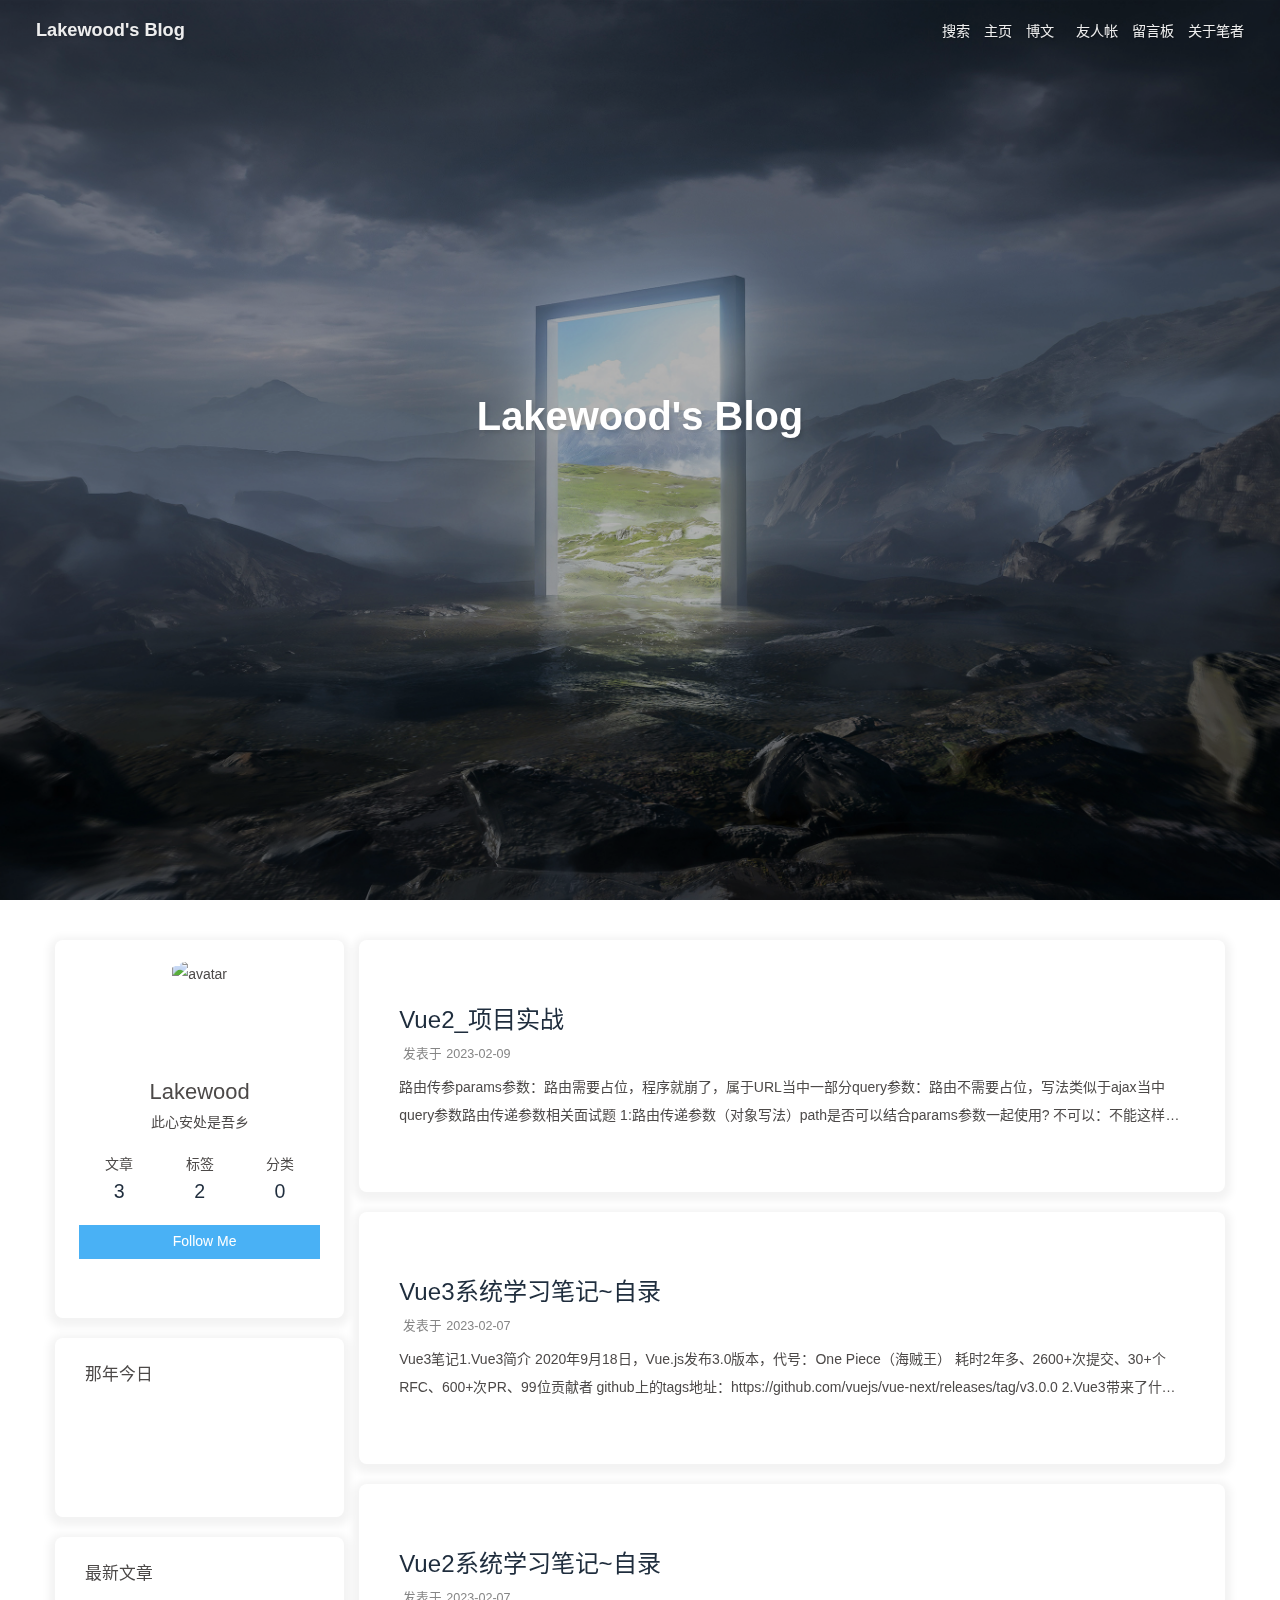
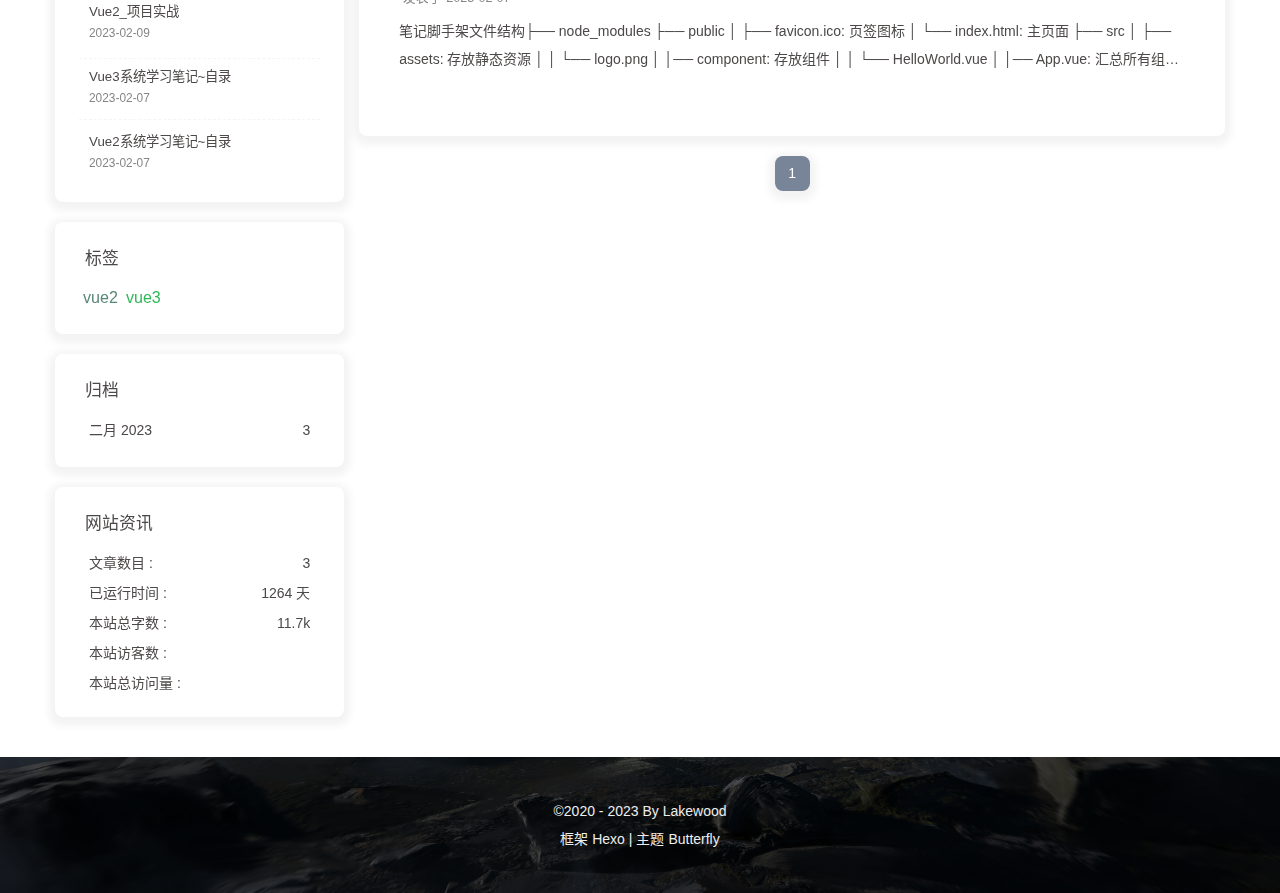
==== commit 2f292052: "Site updated: 2023-02-09 22:51:49" ====
--- a/index.html
+++ b/index.html
@@ -52,7 +52,7 @@
   isHome: true,
   isHighlightShrink: false,
   isToc: false,
-  postUpdate: '2023-02-09 22:48:18'
+  postUpdate: '2023-02-09 22:51:42'
 }</script><noscript><style type="text/css">
   #nav {
     opacity: 1
@@ -242,7 +242,7 @@
 vue.runtime.xxx.js是运行版的Vue，只包含：核心功能；没有模板解析器。
 
 
-因为 ...</div></div></div><nav id="pagination"><div class="pagination"><span class="page-number current">1</span></div></nav></div><div class="aside-content" id="aside-content"><div class="card-widget card-info"><div class="is-center"><div class="avatar-img"><img src="/img/loading.gif" data-original="/img/tit.png" onerror="this.onerror=null;this.src='/img/friend_404.gif'" alt="avatar"/></div><div class="author-info__name">Lakewood</div><div class="author-info__description">此心安处是吾乡</div></div><div class="card-info-data site-data is-center"><a href="/archives/"><div class="headline">文章</div><div class="length-num">3</div></a><a href="/tags/"><div class="headline">标签</div><div class="length-num">2</div></a><a href="/categories/"><div class="headline">分类</div><div class="length-num">0</div></a></div><a id="card-info-btn" target="_blank" rel="noopener" href="https://github.com/lakewo0d"><i class="fab fa-github"></i><span>Follow Me</span></a><div class="card-info-social-icons is-center"><a class="social-icon" href="https://github.com/lakewo0d" target="_blank" title="Github"><i class="fab fa-github"></i></a><a class="social-icon" href="tencent://AddContact/?fromId=45&amp;fromSubId=1&amp;subcmd=all&amp;uin=1453433044" target="_blank" title="QQ"><i class="fab fa-qq"></i></a><a class="social-icon" href="mailto:1453433044@qq.com" target="_blank" title="Email"><i class="fas fa-envelope-open-text"></i></a></div></div><div class="sticky_layout"><div class="card-widget card-recent-post"><div class="item-headline"><i class="fas fa-history"></i><span>最新文章</span></div><div class="aside-list"><div class="aside-list-item no-cover"><div class="content"><a class="title" href="/post/4cedc5c4.html" title="Vue2_项目实战">Vue2_项目实战</a><time datetime="2023-02-09T13:07:14.000Z" title="发表于 2023-02-09 21:07:14">2023-02-09</time></div></div><div class="aside-list-item no-cover"><div class="content"><a class="title" href="/post/0.html" title="Vue3系统学习笔记~自录">Vue3系统学习笔记~自录</a><time datetime="2023-02-07T14:12:26.299Z" title="发表于 2023-02-07 22:12:26">2023-02-07</time></div></div><div class="aside-list-item no-cover"><div class="content"><a class="title" href="/post/0.html" title="Vue2系统学习笔记~自录">Vue2系统学习笔记~自录</a><time datetime="2023-02-07T14:09:46.418Z" title="发表于 2023-02-07 22:09:46">2023-02-07</time></div></div></div></div><div class="card-widget card-tags"><div class="item-headline"><i class="fas fa-tags"></i><span>标签</span></div><div class="card-tag-cloud"><a href="/tags/vue2/" style="font-size: 1.15em; color: rgb(137, 115, 74)">vue2</a><a href="/tags/vue3/" style="font-size: 1.15em; color: rgb(82, 181, 88)">vue3</a></div></div><div class="card-widget card-archives"><div class="item-headline"><i class="fas fa-archive"></i><span>归档</span></div><ul class="card-archive-list"><li class="card-archive-list-item"><a class="card-archive-list-link" href="/archives/2023/02/"><span class="card-archive-list-date">二月 2023</span><span class="card-archive-list-count">3</span></a></li></ul></div><div class="card-widget card-webinfo"><div class="item-headline"><i class="fas fa-chart-line"></i><span>网站资讯</span></div><div class="webinfo"><div class="webinfo-item"><div class="item-name">文章数目 :</div><div class="item-count">3</div></div><div class="webinfo-item"><div class="item-name">已运行时间 :</div><div class="item-count" id="runtimeshow" data-publishDate="2023-02-06T16:00:00.000Z"><i class="fa-solid fa-spinner fa-spin"></i></div></div><div class="webinfo-item"><div class="item-name">本站总字数 :</div><div class="item-count">11.7k</div></div><div class="webinfo-item"><div class="item-name">本站访客数 :</div><div class="item-count" id="busuanzi_value_site_uv"><i class="fa-solid fa-spinner fa-spin"></i></div></div><div class="webinfo-item"><div class="item-name">本站总访问量 :</div><div class="item-count" id="busuanzi_value_site_pv"><i class="fa-solid fa-spinner fa-spin"></i></div></div></div></div></div></div></main><footer id="footer" style="background-image: url('/img/bg.jpg')"><div id="footer-wrap"><div class="copyright">&copy;2020 - 2023 By Lakewood</div><div class="framework-info"><span>框架 </span><a target="_blank" rel="noopener" href="https://hexo.io">Hexo</a><span class="footer-separator">|</span><span>主题 </span><a target="_blank" rel="noopener" href="https://github.com/jerryc127/hexo-theme-butterfly">Butterfly</a></div></div></footer></div><div id="rightside"><div id="rightside-config-hide"><button id="darkmode" type="button" title="浅色和深色模式转换"><i class="fas fa-adjust"></i></button><button id="hide-aside-btn" type="button" title="单栏和双栏切换"><i class="fas fa-arrows-alt-h"></i></button></div><div id="rightside-config-show"><button id="rightside_config" type="button" title="设置"><i class="fas fa-cog fa-spin"></i></button><button id="go-up" type="button" title="回到顶部"><span class="scroll-percent"></span><i class="fas fa-arrow-up"></i></button></div></div><div id="local-search"><div class="search-dialog"><nav class="search-nav"><span class="search-dialog-title">搜索</span><span id="loading-status"></span><button class="search-close-button"><i class="fas fa-times"></i></button></nav><div class="is-center" id="loading-database"><i class="fas fa-spinner fa-pulse"></i><span>  数据库加载中</span></div><div class="search-wrap"><div id="local-search-input"><div class="local-search-box"><input class="local-search-box--input" placeholder="搜索文章" type="text"/></div></div><hr/><div id="local-search-results"></div></div></div><div id="search-mask"></div></div><div><script src="/js/utils.js"></script><script src="/js/main.js"></script><script src="https://cdn.jsdelivr.net/npm/@fancyapps/ui/dist/fancybox.umd.min.js"></script><script src="/js/search/local-search.js"></script><div class="js-pjax"><script>window.typedJSFn = {
+因为 ...</div></div></div><nav id="pagination"><div class="pagination"><span class="page-number current">1</span></div></nav></div><div class="aside-content" id="aside-content"><div class="card-widget card-info"><div class="is-center"><div class="avatar-img"><img src="/img/loading.gif" data-original="/img/tit.png" onerror="this.onerror=null;this.src='/img/friend_404.gif'" alt="avatar"/></div><div class="author-info__name">Lakewood</div><div class="author-info__description">此心安处是吾乡</div></div><div class="card-info-data site-data is-center"><a href="/archives/"><div class="headline">文章</div><div class="length-num">3</div></a><a href="/tags/"><div class="headline">标签</div><div class="length-num">2</div></a><a href="/categories/"><div class="headline">分类</div><div class="length-num">0</div></a></div><a id="card-info-btn" target="_blank" rel="noopener" href="https://github.com/lakewo0d"><i class="fab fa-github"></i><span>Follow Me</span></a><div class="card-info-social-icons is-center"><a class="social-icon" href="https://github.com/lakewo0d" target="_blank" title="Github"><i class="fab fa-github"></i></a><a class="social-icon" href="tencent://AddContact/?fromId=45&amp;fromSubId=1&amp;subcmd=all&amp;uin=1453433044" target="_blank" title="QQ"><i class="fab fa-qq"></i></a><a class="social-icon" href="mailto:1453433044@qq.com" target="_blank" title="Email"><i class="fas fa-envelope-open-text"></i></a></div></div><div class="sticky_layout"><div class="card-widget card-recent-post"><div class="item-headline"><i class="fas fa-history"></i><span>最新文章</span></div><div class="aside-list"><div class="aside-list-item no-cover"><div class="content"><a class="title" href="/post/4cedc5c4.html" title="Vue2_项目实战">Vue2_项目实战</a><time datetime="2023-02-09T13:07:14.000Z" title="发表于 2023-02-09 21:07:14">2023-02-09</time></div></div><div class="aside-list-item no-cover"><div class="content"><a class="title" href="/post/0.html" title="Vue3系统学习笔记~自录">Vue3系统学习笔记~自录</a><time datetime="2023-02-07T14:12:26.299Z" title="发表于 2023-02-07 22:12:26">2023-02-07</time></div></div><div class="aside-list-item no-cover"><div class="content"><a class="title" href="/post/0.html" title="Vue2系统学习笔记~自录">Vue2系统学习笔记~自录</a><time datetime="2023-02-07T14:09:46.418Z" title="发表于 2023-02-07 22:09:46">2023-02-07</time></div></div></div></div><div class="card-widget card-tags"><div class="item-headline"><i class="fas fa-tags"></i><span>标签</span></div><div class="card-tag-cloud"><a href="/tags/vue2/" style="font-size: 1.15em; color: rgb(89, 135, 120)">vue2</a><a href="/tags/vue3/" style="font-size: 1.15em; color: rgb(49, 184, 91)">vue3</a></div></div><div class="card-widget card-archives"><div class="item-headline"><i class="fas fa-archive"></i><span>归档</span></div><ul class="card-archive-list"><li class="card-archive-list-item"><a class="card-archive-list-link" href="/archives/2023/02/"><span class="card-archive-list-date">二月 2023</span><span class="card-archive-list-count">3</span></a></li></ul></div><div class="card-widget card-webinfo"><div class="item-headline"><i class="fas fa-chart-line"></i><span>网站资讯</span></div><div class="webinfo"><div class="webinfo-item"><div class="item-name">文章数目 :</div><div class="item-count">3</div></div><div class="webinfo-item"><div class="item-name">已运行时间 :</div><div class="item-count" id="runtimeshow" data-publishDate="2023-02-06T16:00:00.000Z"><i class="fa-solid fa-spinner fa-spin"></i></div></div><div class="webinfo-item"><div class="item-name">本站总字数 :</div><div class="item-count">11.7k</div></div><div class="webinfo-item"><div class="item-name">本站访客数 :</div><div class="item-count" id="busuanzi_value_site_uv"><i class="fa-solid fa-spinner fa-spin"></i></div></div><div class="webinfo-item"><div class="item-name">本站总访问量 :</div><div class="item-count" id="busuanzi_value_site_pv"><i class="fa-solid fa-spinner fa-spin"></i></div></div></div></div></div></div></main><footer id="footer" style="background-image: url('/img/bg.jpg')"><div id="footer-wrap"><div class="copyright">&copy;2020 - 2023 By Lakewood</div><div class="framework-info"><span>框架 </span><a target="_blank" rel="noopener" href="https://hexo.io">Hexo</a><span class="footer-separator">|</span><span>主题 </span><a target="_blank" rel="noopener" href="https://github.com/jerryc127/hexo-theme-butterfly">Butterfly</a></div></div></footer></div><div id="rightside"><div id="rightside-config-hide"><button id="darkmode" type="button" title="浅色和深色模式转换"><i class="fas fa-adjust"></i></button><button id="hide-aside-btn" type="button" title="单栏和双栏切换"><i class="fas fa-arrows-alt-h"></i></button></div><div id="rightside-config-show"><button id="rightside_config" type="button" title="设置"><i class="fas fa-cog fa-spin"></i></button><button id="go-up" type="button" title="回到顶部"><span class="scroll-percent"></span><i class="fas fa-arrow-up"></i></button></div></div><div id="local-search"><div class="search-dialog"><nav class="search-nav"><span class="search-dialog-title">搜索</span><span id="loading-status"></span><button class="search-close-button"><i class="fas fa-times"></i></button></nav><div class="is-center" id="loading-database"><i class="fas fa-spinner fa-pulse"></i><span>  数据库加载中</span></div><div class="search-wrap"><div id="local-search-input"><div class="local-search-box"><input class="local-search-box--input" placeholder="搜索文章" type="text"/></div></div><hr/><div id="local-search-results"></div></div></div><div id="search-mask"></div></div><div><script src="/js/utils.js"></script><script src="/js/main.js"></script><script src="https://cdn.jsdelivr.net/npm/@fancyapps/ui/dist/fancybox.umd.min.js"></script><script src="/js/search/local-search.js"></script><div class="js-pjax"><script>window.typedJSFn = {
   init: (str) => {
     window.typed = new Typed('#subtitle', Object.assign({
       strings: str,
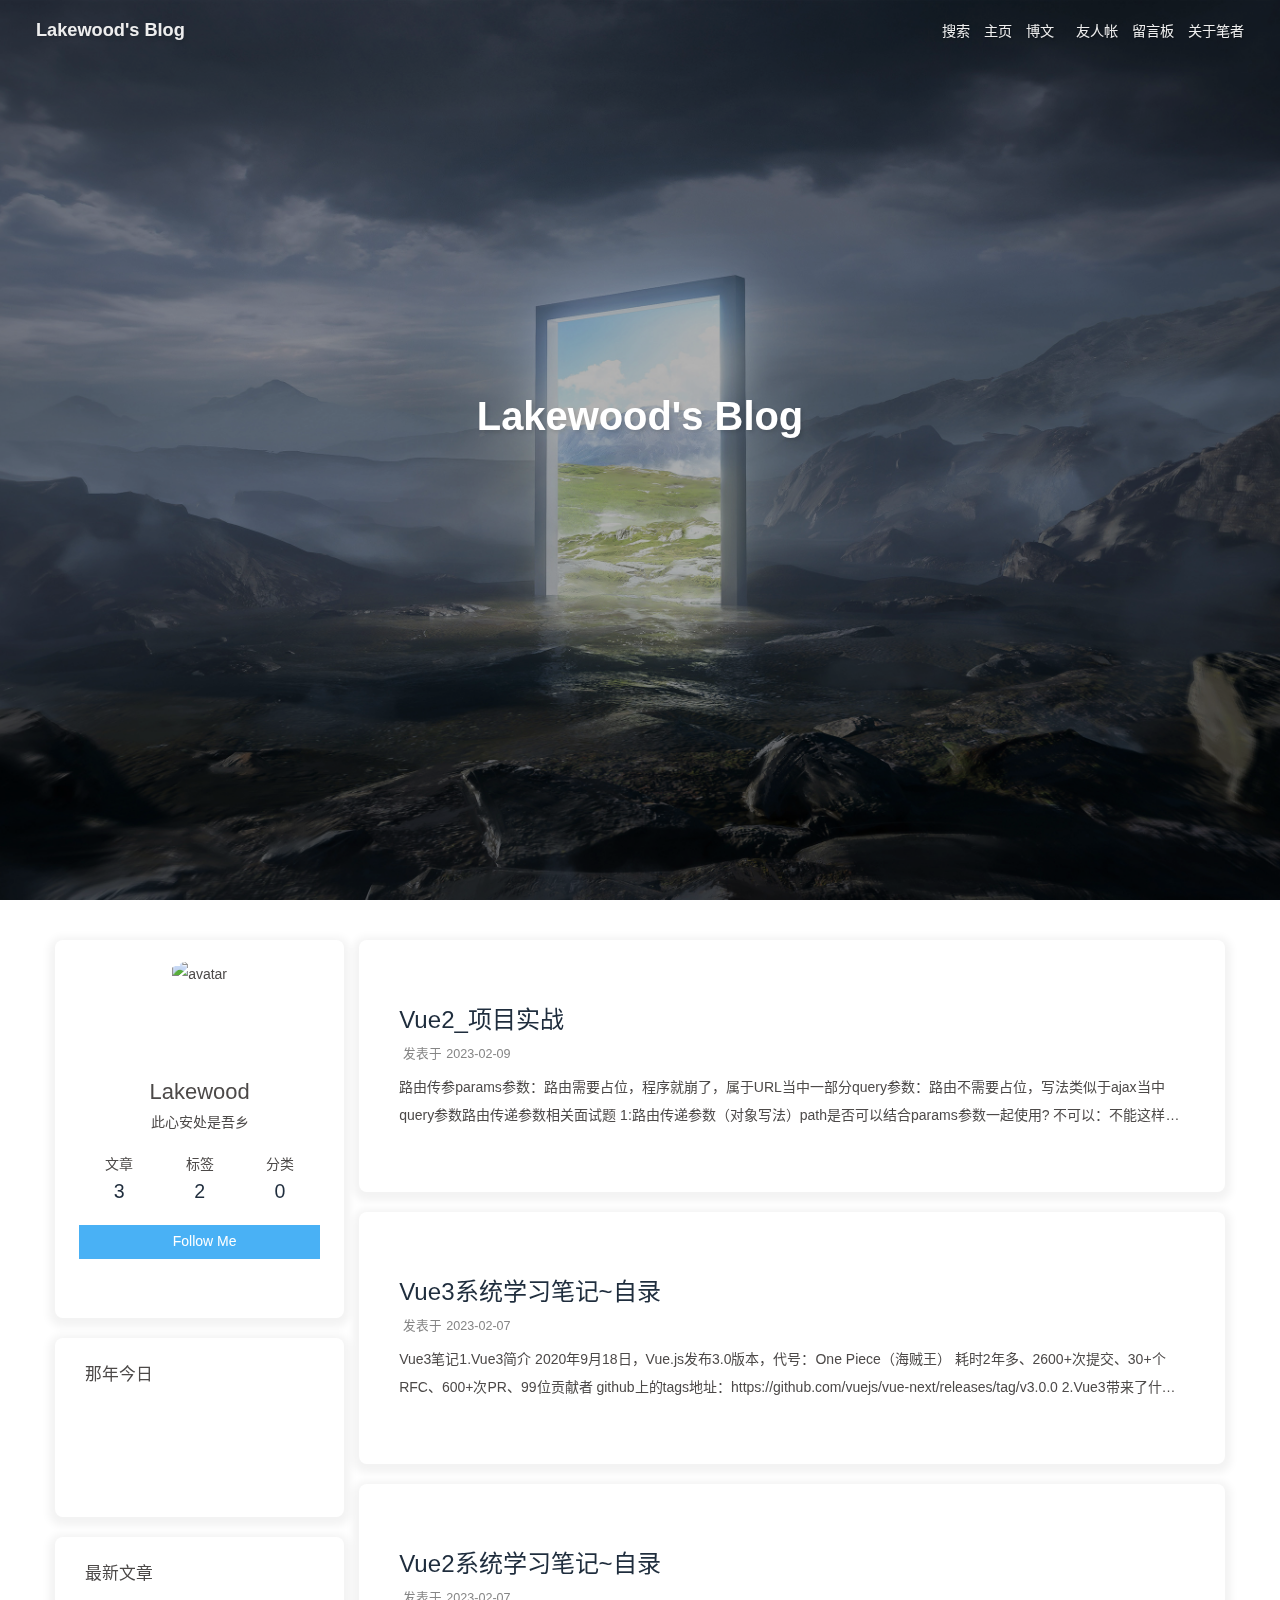
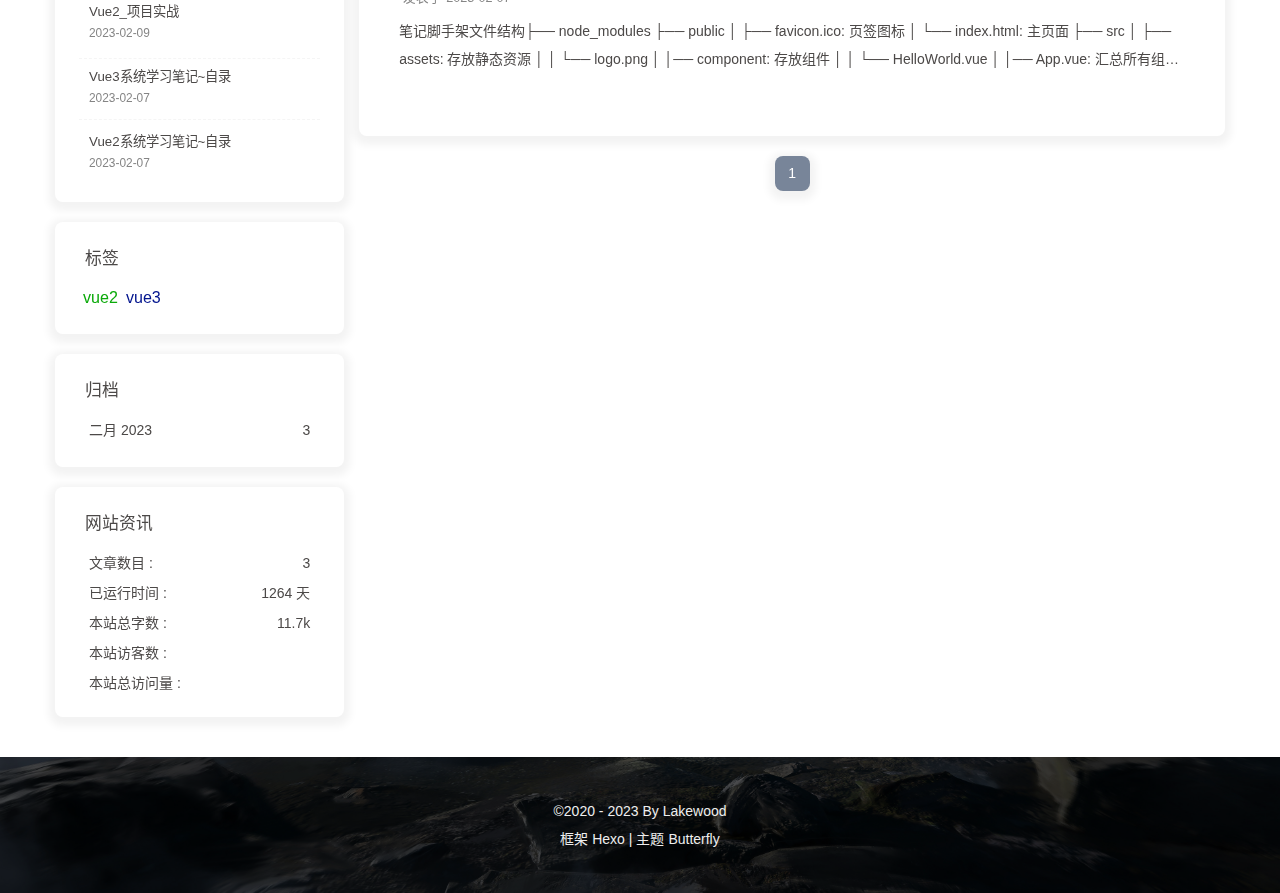
==== commit fe12c453: "Site updated: 2023-02-10 13:34:36" ====
--- a/index.html
+++ b/index.html
@@ -52,7 +52,7 @@
   isHome: true,
   isHighlightShrink: false,
   isToc: false,
-  postUpdate: '2023-02-09 22:51:42'
+  postUpdate: '2023-02-10 13:33:59'
 }</script><noscript><style type="text/css">
   #nav {
     opacity: 1
@@ -242,7 +242,7 @@
 vue.runtime.xxx.js是运行版的Vue，只包含：核心功能；没有模板解析器。
 
 
-因为 ...</div></div></div><nav id="pagination"><div class="pagination"><span class="page-number current">1</span></div></nav></div><div class="aside-content" id="aside-content"><div class="card-widget card-info"><div class="is-center"><div class="avatar-img"><img src="/img/loading.gif" data-original="/img/tit.png" onerror="this.onerror=null;this.src='/img/friend_404.gif'" alt="avatar"/></div><div class="author-info__name">Lakewood</div><div class="author-info__description">此心安处是吾乡</div></div><div class="card-info-data site-data is-center"><a href="/archives/"><div class="headline">文章</div><div class="length-num">3</div></a><a href="/tags/"><div class="headline">标签</div><div class="length-num">2</div></a><a href="/categories/"><div class="headline">分类</div><div class="length-num">0</div></a></div><a id="card-info-btn" target="_blank" rel="noopener" href="https://github.com/lakewo0d"><i class="fab fa-github"></i><span>Follow Me</span></a><div class="card-info-social-icons is-center"><a class="social-icon" href="https://github.com/lakewo0d" target="_blank" title="Github"><i class="fab fa-github"></i></a><a class="social-icon" href="tencent://AddContact/?fromId=45&amp;fromSubId=1&amp;subcmd=all&amp;uin=1453433044" target="_blank" title="QQ"><i class="fab fa-qq"></i></a><a class="social-icon" href="mailto:1453433044@qq.com" target="_blank" title="Email"><i class="fas fa-envelope-open-text"></i></a></div></div><div class="sticky_layout"><div class="card-widget card-recent-post"><div class="item-headline"><i class="fas fa-history"></i><span>最新文章</span></div><div class="aside-list"><div class="aside-list-item no-cover"><div class="content"><a class="title" href="/post/4cedc5c4.html" title="Vue2_项目实战">Vue2_项目实战</a><time datetime="2023-02-09T13:07:14.000Z" title="发表于 2023-02-09 21:07:14">2023-02-09</time></div></div><div class="aside-list-item no-cover"><div class="content"><a class="title" href="/post/0.html" title="Vue3系统学习笔记~自录">Vue3系统学习笔记~自录</a><time datetime="2023-02-07T14:12:26.299Z" title="发表于 2023-02-07 22:12:26">2023-02-07</time></div></div><div class="aside-list-item no-cover"><div class="content"><a class="title" href="/post/0.html" title="Vue2系统学习笔记~自录">Vue2系统学习笔记~自录</a><time datetime="2023-02-07T14:09:46.418Z" title="发表于 2023-02-07 22:09:46">2023-02-07</time></div></div></div></div><div class="card-widget card-tags"><div class="item-headline"><i class="fas fa-tags"></i><span>标签</span></div><div class="card-tag-cloud"><a href="/tags/vue2/" style="font-size: 1.15em; color: rgb(89, 135, 120)">vue2</a><a href="/tags/vue3/" style="font-size: 1.15em; color: rgb(49, 184, 91)">vue3</a></div></div><div class="card-widget card-archives"><div class="item-headline"><i class="fas fa-archive"></i><span>归档</span></div><ul class="card-archive-list"><li class="card-archive-list-item"><a class="card-archive-list-link" href="/archives/2023/02/"><span class="card-archive-list-date">二月 2023</span><span class="card-archive-list-count">3</span></a></li></ul></div><div class="card-widget card-webinfo"><div class="item-headline"><i class="fas fa-chart-line"></i><span>网站资讯</span></div><div class="webinfo"><div class="webinfo-item"><div class="item-name">文章数目 :</div><div class="item-count">3</div></div><div class="webinfo-item"><div class="item-name">已运行时间 :</div><div class="item-count" id="runtimeshow" data-publishDate="2023-02-06T16:00:00.000Z"><i class="fa-solid fa-spinner fa-spin"></i></div></div><div class="webinfo-item"><div class="item-name">本站总字数 :</div><div class="item-count">11.7k</div></div><div class="webinfo-item"><div class="item-name">本站访客数 :</div><div class="item-count" id="busuanzi_value_site_uv"><i class="fa-solid fa-spinner fa-spin"></i></div></div><div class="webinfo-item"><div class="item-name">本站总访问量 :</div><div class="item-count" id="busuanzi_value_site_pv"><i class="fa-solid fa-spinner fa-spin"></i></div></div></div></div></div></div></main><footer id="footer" style="background-image: url('/img/bg.jpg')"><div id="footer-wrap"><div class="copyright">&copy;2020 - 2023 By Lakewood</div><div class="framework-info"><span>框架 </span><a target="_blank" rel="noopener" href="https://hexo.io">Hexo</a><span class="footer-separator">|</span><span>主题 </span><a target="_blank" rel="noopener" href="https://github.com/jerryc127/hexo-theme-butterfly">Butterfly</a></div></div></footer></div><div id="rightside"><div id="rightside-config-hide"><button id="darkmode" type="button" title="浅色和深色模式转换"><i class="fas fa-adjust"></i></button><button id="hide-aside-btn" type="button" title="单栏和双栏切换"><i class="fas fa-arrows-alt-h"></i></button></div><div id="rightside-config-show"><button id="rightside_config" type="button" title="设置"><i class="fas fa-cog fa-spin"></i></button><button id="go-up" type="button" title="回到顶部"><span class="scroll-percent"></span><i class="fas fa-arrow-up"></i></button></div></div><div id="local-search"><div class="search-dialog"><nav class="search-nav"><span class="search-dialog-title">搜索</span><span id="loading-status"></span><button class="search-close-button"><i class="fas fa-times"></i></button></nav><div class="is-center" id="loading-database"><i class="fas fa-spinner fa-pulse"></i><span>  数据库加载中</span></div><div class="search-wrap"><div id="local-search-input"><div class="local-search-box"><input class="local-search-box--input" placeholder="搜索文章" type="text"/></div></div><hr/><div id="local-search-results"></div></div></div><div id="search-mask"></div></div><div><script src="/js/utils.js"></script><script src="/js/main.js"></script><script src="https://cdn.jsdelivr.net/npm/@fancyapps/ui/dist/fancybox.umd.min.js"></script><script src="/js/search/local-search.js"></script><div class="js-pjax"><script>window.typedJSFn = {
+因为 ...</div></div></div><nav id="pagination"><div class="pagination"><span class="page-number current">1</span></div></nav></div><div class="aside-content" id="aside-content"><div class="card-widget card-info"><div class="is-center"><div class="avatar-img"><img src="/img/loading.gif" data-original="/img/tit.png" onerror="this.onerror=null;this.src='/img/friend_404.gif'" alt="avatar"/></div><div class="author-info__name">Lakewood</div><div class="author-info__description">此心安处是吾乡</div></div><div class="card-info-data site-data is-center"><a href="/archives/"><div class="headline">文章</div><div class="length-num">3</div></a><a href="/tags/"><div class="headline">标签</div><div class="length-num">2</div></a><a href="/categories/"><div class="headline">分类</div><div class="length-num">0</div></a></div><a id="card-info-btn" target="_blank" rel="noopener" href="https://github.com/lakewo0d"><i class="fab fa-github"></i><span>Follow Me</span></a><div class="card-info-social-icons is-center"><a class="social-icon" href="https://github.com/lakewo0d" target="_blank" title="Github"><i class="fab fa-github"></i></a><a class="social-icon" href="tencent://AddContact/?fromId=45&amp;fromSubId=1&amp;subcmd=all&amp;uin=1453433044" target="_blank" title="QQ"><i class="fab fa-qq"></i></a><a class="social-icon" href="mailto:1453433044@qq.com" target="_blank" title="Email"><i class="fas fa-envelope-open-text"></i></a></div></div><div class="sticky_layout"><div class="card-widget card-recent-post"><div class="item-headline"><i class="fas fa-history"></i><span>最新文章</span></div><div class="aside-list"><div class="aside-list-item no-cover"><div class="content"><a class="title" href="/post/4cedc5c4.html" title="Vue2_项目实战">Vue2_项目实战</a><time datetime="2023-02-09T13:07:14.000Z" title="发表于 2023-02-09 21:07:14">2023-02-09</time></div></div><div class="aside-list-item no-cover"><div class="content"><a class="title" href="/post/0.html" title="Vue3系统学习笔记~自录">Vue3系统学习笔记~自录</a><time datetime="2023-02-07T14:12:26.299Z" title="发表于 2023-02-07 22:12:26">2023-02-07</time></div></div><div class="aside-list-item no-cover"><div class="content"><a class="title" href="/post/0.html" title="Vue2系统学习笔记~自录">Vue2系统学习笔记~自录</a><time datetime="2023-02-07T14:09:46.418Z" title="发表于 2023-02-07 22:09:46">2023-02-07</time></div></div></div></div><div class="card-widget card-tags"><div class="item-headline"><i class="fas fa-tags"></i><span>标签</span></div><div class="card-tag-cloud"><a href="/tags/vue2/" style="font-size: 1.15em; color: rgb(11, 170, 10)">vue2</a><a href="/tags/vue3/" style="font-size: 1.15em; color: rgb(3, 21, 142)">vue3</a></div></div><div class="card-widget card-archives"><div class="item-headline"><i class="fas fa-archive"></i><span>归档</span></div><ul class="card-archive-list"><li class="card-archive-list-item"><a class="card-archive-list-link" href="/archives/2023/02/"><span class="card-archive-list-date">二月 2023</span><span class="card-archive-list-count">3</span></a></li></ul></div><div class="card-widget card-webinfo"><div class="item-headline"><i class="fas fa-chart-line"></i><span>网站资讯</span></div><div class="webinfo"><div class="webinfo-item"><div class="item-name">文章数目 :</div><div class="item-count">3</div></div><div class="webinfo-item"><div class="item-name">已运行时间 :</div><div class="item-count" id="runtimeshow" data-publishDate="2023-02-06T16:00:00.000Z"><i class="fa-solid fa-spinner fa-spin"></i></div></div><div class="webinfo-item"><div class="item-name">本站总字数 :</div><div class="item-count">11.7k</div></div><div class="webinfo-item"><div class="item-name">本站访客数 :</div><div class="item-count" id="busuanzi_value_site_uv"><i class="fa-solid fa-spinner fa-spin"></i></div></div><div class="webinfo-item"><div class="item-name">本站总访问量 :</div><div class="item-count" id="busuanzi_value_site_pv"><i class="fa-solid fa-spinner fa-spin"></i></div></div></div></div></div></div></main><footer id="footer" style="background-image: url('/img/bg.jpg')"><div id="footer-wrap"><div class="copyright">&copy;2020 - 2023 By Lakewood</div><div class="framework-info"><span>框架 </span><a target="_blank" rel="noopener" href="https://hexo.io">Hexo</a><span class="footer-separator">|</span><span>主题 </span><a target="_blank" rel="noopener" href="https://github.com/jerryc127/hexo-theme-butterfly">Butterfly</a></div></div></footer></div><div id="rightside"><div id="rightside-config-hide"><button id="darkmode" type="button" title="浅色和深色模式转换"><i class="fas fa-adjust"></i></button><button id="hide-aside-btn" type="button" title="单栏和双栏切换"><i class="fas fa-arrows-alt-h"></i></button></div><div id="rightside-config-show"><button id="rightside_config" type="button" title="设置"><i class="fas fa-cog fa-spin"></i></button><button id="go-up" type="button" title="回到顶部"><span class="scroll-percent"></span><i class="fas fa-arrow-up"></i></button></div></div><div id="local-search"><div class="search-dialog"><nav class="search-nav"><span class="search-dialog-title">搜索</span><span id="loading-status"></span><button class="search-close-button"><i class="fas fa-times"></i></button></nav><div class="is-center" id="loading-database"><i class="fas fa-spinner fa-pulse"></i><span>  数据库加载中</span></div><div class="search-wrap"><div id="local-search-input"><div class="local-search-box"><input class="local-search-box--input" placeholder="搜索文章" type="text"/></div></div><hr/><div id="local-search-results"></div></div></div><div id="search-mask"></div></div><div><script src="/js/utils.js"></script><script src="/js/main.js"></script><script src="https://cdn.jsdelivr.net/npm/@fancyapps/ui/dist/fancybox.umd.min.js"></script><script src="/js/search/local-search.js"></script><div class="js-pjax"><script>window.typedJSFn = {
   init: (str) => {
     window.typed = new Typed('#subtitle', Object.assign({
       strings: str,
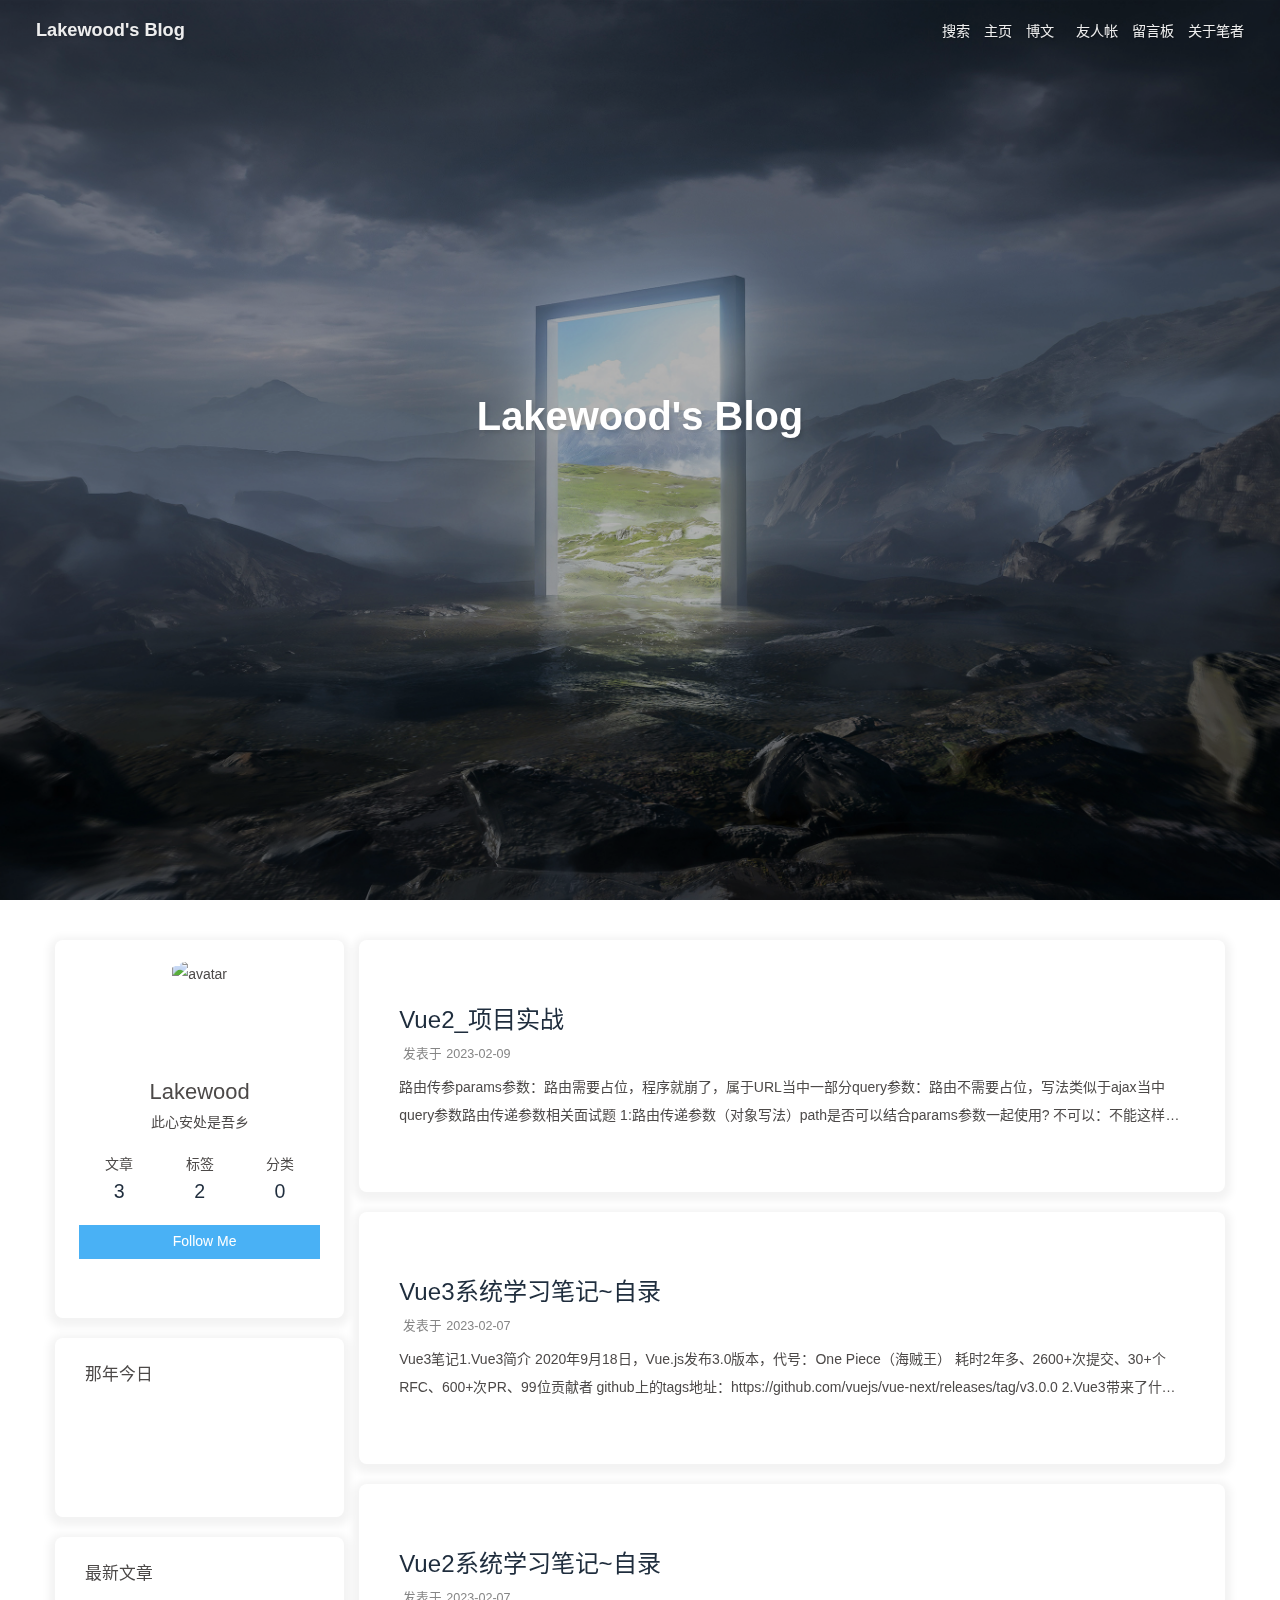
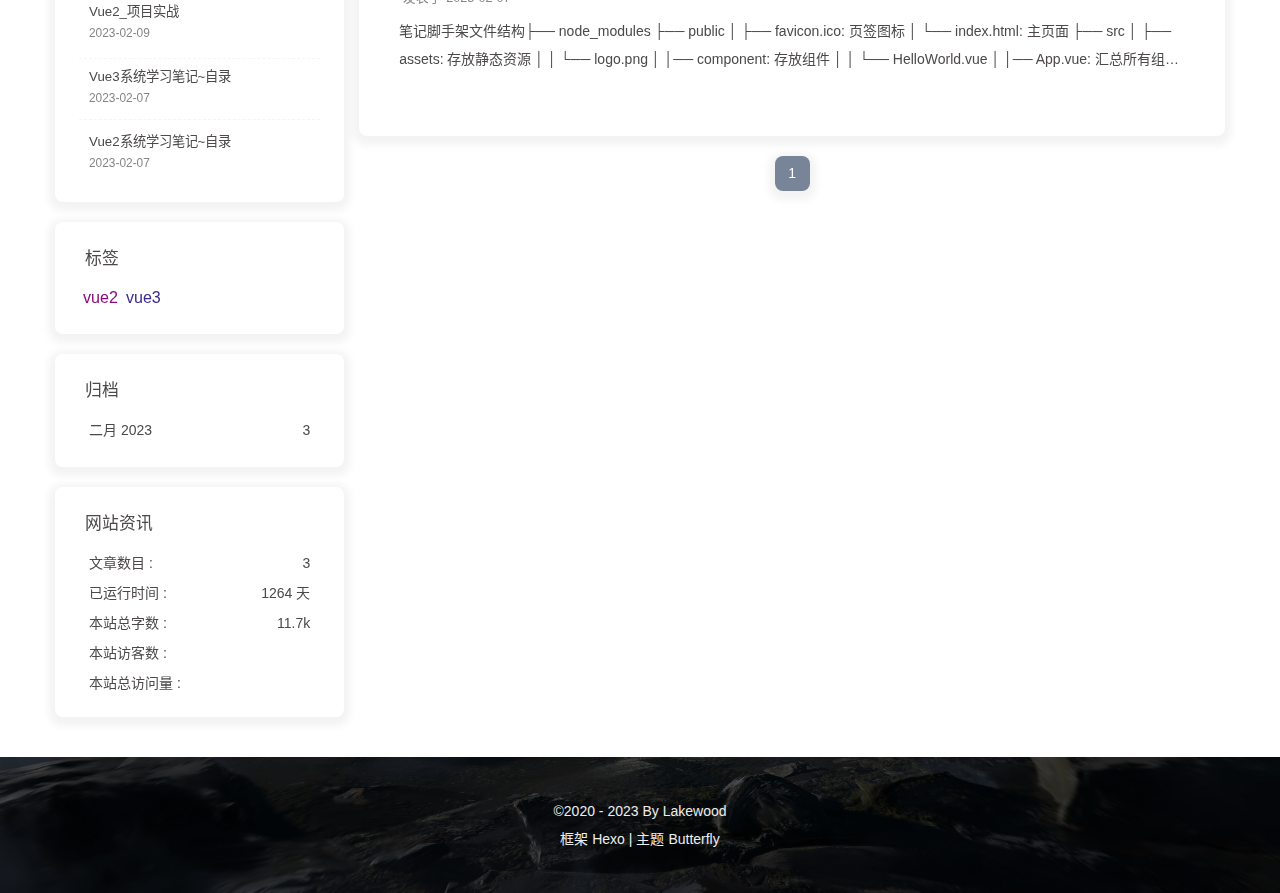
==== commit 57c41939: "Site updated: 2023-02-10 13:36:24" ====
--- a/index.html
+++ b/index.html
@@ -52,7 +52,7 @@
   isHome: true,
   isHighlightShrink: false,
   isToc: false,
-  postUpdate: '2023-02-10 13:33:59'
+  postUpdate: '2023-02-10 13:36:18'
 }</script><noscript><style type="text/css">
   #nav {
     opacity: 1
@@ -242,7 +242,7 @@
 vue.runtime.xxx.js是运行版的Vue，只包含：核心功能；没有模板解析器。
 
 
-因为 ...</div></div></div><nav id="pagination"><div class="pagination"><span class="page-number current">1</span></div></nav></div><div class="aside-content" id="aside-content"><div class="card-widget card-info"><div class="is-center"><div class="avatar-img"><img src="/img/loading.gif" data-original="/img/tit.png" onerror="this.onerror=null;this.src='/img/friend_404.gif'" alt="avatar"/></div><div class="author-info__name">Lakewood</div><div class="author-info__description">此心安处是吾乡</div></div><div class="card-info-data site-data is-center"><a href="/archives/"><div class="headline">文章</div><div class="length-num">3</div></a><a href="/tags/"><div class="headline">标签</div><div class="length-num">2</div></a><a href="/categories/"><div class="headline">分类</div><div class="length-num">0</div></a></div><a id="card-info-btn" target="_blank" rel="noopener" href="https://github.com/lakewo0d"><i class="fab fa-github"></i><span>Follow Me</span></a><div class="card-info-social-icons is-center"><a class="social-icon" href="https://github.com/lakewo0d" target="_blank" title="Github"><i class="fab fa-github"></i></a><a class="social-icon" href="tencent://AddContact/?fromId=45&amp;fromSubId=1&amp;subcmd=all&amp;uin=1453433044" target="_blank" title="QQ"><i class="fab fa-qq"></i></a><a class="social-icon" href="mailto:1453433044@qq.com" target="_blank" title="Email"><i class="fas fa-envelope-open-text"></i></a></div></div><div class="sticky_layout"><div class="card-widget card-recent-post"><div class="item-headline"><i class="fas fa-history"></i><span>最新文章</span></div><div class="aside-list"><div class="aside-list-item no-cover"><div class="content"><a class="title" href="/post/4cedc5c4.html" title="Vue2_项目实战">Vue2_项目实战</a><time datetime="2023-02-09T13:07:14.000Z" title="发表于 2023-02-09 21:07:14">2023-02-09</time></div></div><div class="aside-list-item no-cover"><div class="content"><a class="title" href="/post/0.html" title="Vue3系统学习笔记~自录">Vue3系统学习笔记~自录</a><time datetime="2023-02-07T14:12:26.299Z" title="发表于 2023-02-07 22:12:26">2023-02-07</time></div></div><div class="aside-list-item no-cover"><div class="content"><a class="title" href="/post/0.html" title="Vue2系统学习笔记~自录">Vue2系统学习笔记~自录</a><time datetime="2023-02-07T14:09:46.418Z" title="发表于 2023-02-07 22:09:46">2023-02-07</time></div></div></div></div><div class="card-widget card-tags"><div class="item-headline"><i class="fas fa-tags"></i><span>标签</span></div><div class="card-tag-cloud"><a href="/tags/vue2/" style="font-size: 1.15em; color: rgb(11, 170, 10)">vue2</a><a href="/tags/vue3/" style="font-size: 1.15em; color: rgb(3, 21, 142)">vue3</a></div></div><div class="card-widget card-archives"><div class="item-headline"><i class="fas fa-archive"></i><span>归档</span></div><ul class="card-archive-list"><li class="card-archive-list-item"><a class="card-archive-list-link" href="/archives/2023/02/"><span class="card-archive-list-date">二月 2023</span><span class="card-archive-list-count">3</span></a></li></ul></div><div class="card-widget card-webinfo"><div class="item-headline"><i class="fas fa-chart-line"></i><span>网站资讯</span></div><div class="webinfo"><div class="webinfo-item"><div class="item-name">文章数目 :</div><div class="item-count">3</div></div><div class="webinfo-item"><div class="item-name">已运行时间 :</div><div class="item-count" id="runtimeshow" data-publishDate="2023-02-06T16:00:00.000Z"><i class="fa-solid fa-spinner fa-spin"></i></div></div><div class="webinfo-item"><div class="item-name">本站总字数 :</div><div class="item-count">11.7k</div></div><div class="webinfo-item"><div class="item-name">本站访客数 :</div><div class="item-count" id="busuanzi_value_site_uv"><i class="fa-solid fa-spinner fa-spin"></i></div></div><div class="webinfo-item"><div class="item-name">本站总访问量 :</div><div class="item-count" id="busuanzi_value_site_pv"><i class="fa-solid fa-spinner fa-spin"></i></div></div></div></div></div></div></main><footer id="footer" style="background-image: url('/img/bg.jpg')"><div id="footer-wrap"><div class="copyright">&copy;2020 - 2023 By Lakewood</div><div class="framework-info"><span>框架 </span><a target="_blank" rel="noopener" href="https://hexo.io">Hexo</a><span class="footer-separator">|</span><span>主题 </span><a target="_blank" rel="noopener" href="https://github.com/jerryc127/hexo-theme-butterfly">Butterfly</a></div></div></footer></div><div id="rightside"><div id="rightside-config-hide"><button id="darkmode" type="button" title="浅色和深色模式转换"><i class="fas fa-adjust"></i></button><button id="hide-aside-btn" type="button" title="单栏和双栏切换"><i class="fas fa-arrows-alt-h"></i></button></div><div id="rightside-config-show"><button id="rightside_config" type="button" title="设置"><i class="fas fa-cog fa-spin"></i></button><button id="go-up" type="button" title="回到顶部"><span class="scroll-percent"></span><i class="fas fa-arrow-up"></i></button></div></div><div id="local-search"><div class="search-dialog"><nav class="search-nav"><span class="search-dialog-title">搜索</span><span id="loading-status"></span><button class="search-close-button"><i class="fas fa-times"></i></button></nav><div class="is-center" id="loading-database"><i class="fas fa-spinner fa-pulse"></i><span>  数据库加载中</span></div><div class="search-wrap"><div id="local-search-input"><div class="local-search-box"><input class="local-search-box--input" placeholder="搜索文章" type="text"/></div></div><hr/><div id="local-search-results"></div></div></div><div id="search-mask"></div></div><div><script src="/js/utils.js"></script><script src="/js/main.js"></script><script src="https://cdn.jsdelivr.net/npm/@fancyapps/ui/dist/fancybox.umd.min.js"></script><script src="/js/search/local-search.js"></script><div class="js-pjax"><script>window.typedJSFn = {
+因为 ...</div></div></div><nav id="pagination"><div class="pagination"><span class="page-number current">1</span></div></nav></div><div class="aside-content" id="aside-content"><div class="card-widget card-info"><div class="is-center"><div class="avatar-img"><img src="/img/loading.gif" data-original="/img/tit.png" onerror="this.onerror=null;this.src='/img/friend_404.gif'" alt="avatar"/></div><div class="author-info__name">Lakewood</div><div class="author-info__description">此心安处是吾乡</div></div><div class="card-info-data site-data is-center"><a href="/archives/"><div class="headline">文章</div><div class="length-num">3</div></a><a href="/tags/"><div class="headline">标签</div><div class="length-num">2</div></a><a href="/categories/"><div class="headline">分类</div><div class="length-num">0</div></a></div><a id="card-info-btn" target="_blank" rel="noopener" href="https://github.com/lakewo0d"><i class="fab fa-github"></i><span>Follow Me</span></a><div class="card-info-social-icons is-center"><a class="social-icon" href="https://github.com/lakewo0d" target="_blank" title="Github"><i class="fab fa-github"></i></a><a class="social-icon" href="tencent://AddContact/?fromId=45&amp;fromSubId=1&amp;subcmd=all&amp;uin=1453433044" target="_blank" title="QQ"><i class="fab fa-qq"></i></a><a class="social-icon" href="mailto:1453433044@qq.com" target="_blank" title="Email"><i class="fas fa-envelope-open-text"></i></a></div></div><div class="sticky_layout"><div class="card-widget card-recent-post"><div class="item-headline"><i class="fas fa-history"></i><span>最新文章</span></div><div class="aside-list"><div class="aside-list-item no-cover"><div class="content"><a class="title" href="/post/4cedc5c4.html" title="Vue2_项目实战">Vue2_项目实战</a><time datetime="2023-02-09T13:07:14.000Z" title="发表于 2023-02-09 21:07:14">2023-02-09</time></div></div><div class="aside-list-item no-cover"><div class="content"><a class="title" href="/post/0.html" title="Vue3系统学习笔记~自录">Vue3系统学习笔记~自录</a><time datetime="2023-02-07T14:12:26.299Z" title="发表于 2023-02-07 22:12:26">2023-02-07</time></div></div><div class="aside-list-item no-cover"><div class="content"><a class="title" href="/post/0.html" title="Vue2系统学习笔记~自录">Vue2系统学习笔记~自录</a><time datetime="2023-02-07T14:09:46.418Z" title="发表于 2023-02-07 22:09:46">2023-02-07</time></div></div></div></div><div class="card-widget card-tags"><div class="item-headline"><i class="fas fa-tags"></i><span>标签</span></div><div class="card-tag-cloud"><a href="/tags/vue2/" style="font-size: 1.15em; color: rgb(140, 11, 126)">vue2</a><a href="/tags/vue3/" style="font-size: 1.15em; color: rgb(58, 44, 144)">vue3</a></div></div><div class="card-widget card-archives"><div class="item-headline"><i class="fas fa-archive"></i><span>归档</span></div><ul class="card-archive-list"><li class="card-archive-list-item"><a class="card-archive-list-link" href="/archives/2023/02/"><span class="card-archive-list-date">二月 2023</span><span class="card-archive-list-count">3</span></a></li></ul></div><div class="card-widget card-webinfo"><div class="item-headline"><i class="fas fa-chart-line"></i><span>网站资讯</span></div><div class="webinfo"><div class="webinfo-item"><div class="item-name">文章数目 :</div><div class="item-count">3</div></div><div class="webinfo-item"><div class="item-name">已运行时间 :</div><div class="item-count" id="runtimeshow" data-publishDate="2023-02-06T16:00:00.000Z"><i class="fa-solid fa-spinner fa-spin"></i></div></div><div class="webinfo-item"><div class="item-name">本站总字数 :</div><div class="item-count">11.7k</div></div><div class="webinfo-item"><div class="item-name">本站访客数 :</div><div class="item-count" id="busuanzi_value_site_uv"><i class="fa-solid fa-spinner fa-spin"></i></div></div><div class="webinfo-item"><div class="item-name">本站总访问量 :</div><div class="item-count" id="busuanzi_value_site_pv"><i class="fa-solid fa-spinner fa-spin"></i></div></div></div></div></div></div></main><footer id="footer" style="background-image: url('/img/bg.jpg')"><div id="footer-wrap"><div class="copyright">&copy;2020 - 2023 By Lakewood</div><div class="framework-info"><span>框架 </span><a target="_blank" rel="noopener" href="https://hexo.io">Hexo</a><span class="footer-separator">|</span><span>主题 </span><a target="_blank" rel="noopener" href="https://github.com/jerryc127/hexo-theme-butterfly">Butterfly</a></div></div></footer></div><div id="rightside"><div id="rightside-config-hide"><button id="darkmode" type="button" title="浅色和深色模式转换"><i class="fas fa-adjust"></i></button><button id="hide-aside-btn" type="button" title="单栏和双栏切换"><i class="fas fa-arrows-alt-h"></i></button></div><div id="rightside-config-show"><button id="rightside_config" type="button" title="设置"><i class="fas fa-cog fa-spin"></i></button><button id="go-up" type="button" title="回到顶部"><span class="scroll-percent"></span><i class="fas fa-arrow-up"></i></button></div></div><div id="local-search"><div class="search-dialog"><nav class="search-nav"><span class="search-dialog-title">搜索</span><span id="loading-status"></span><button class="search-close-button"><i class="fas fa-times"></i></button></nav><div class="is-center" id="loading-database"><i class="fas fa-spinner fa-pulse"></i><span>  数据库加载中</span></div><div class="search-wrap"><div id="local-search-input"><div class="local-search-box"><input class="local-search-box--input" placeholder="搜索文章" type="text"/></div></div><hr/><div id="local-search-results"></div></div></div><div id="search-mask"></div></div><div><script src="/js/utils.js"></script><script src="/js/main.js"></script><script src="https://cdn.jsdelivr.net/npm/@fancyapps/ui/dist/fancybox.umd.min.js"></script><script src="/js/search/local-search.js"></script><div class="js-pjax"><script>window.typedJSFn = {
   init: (str) => {
     window.typed = new Typed('#subtitle', Object.assign({
       strings: str,
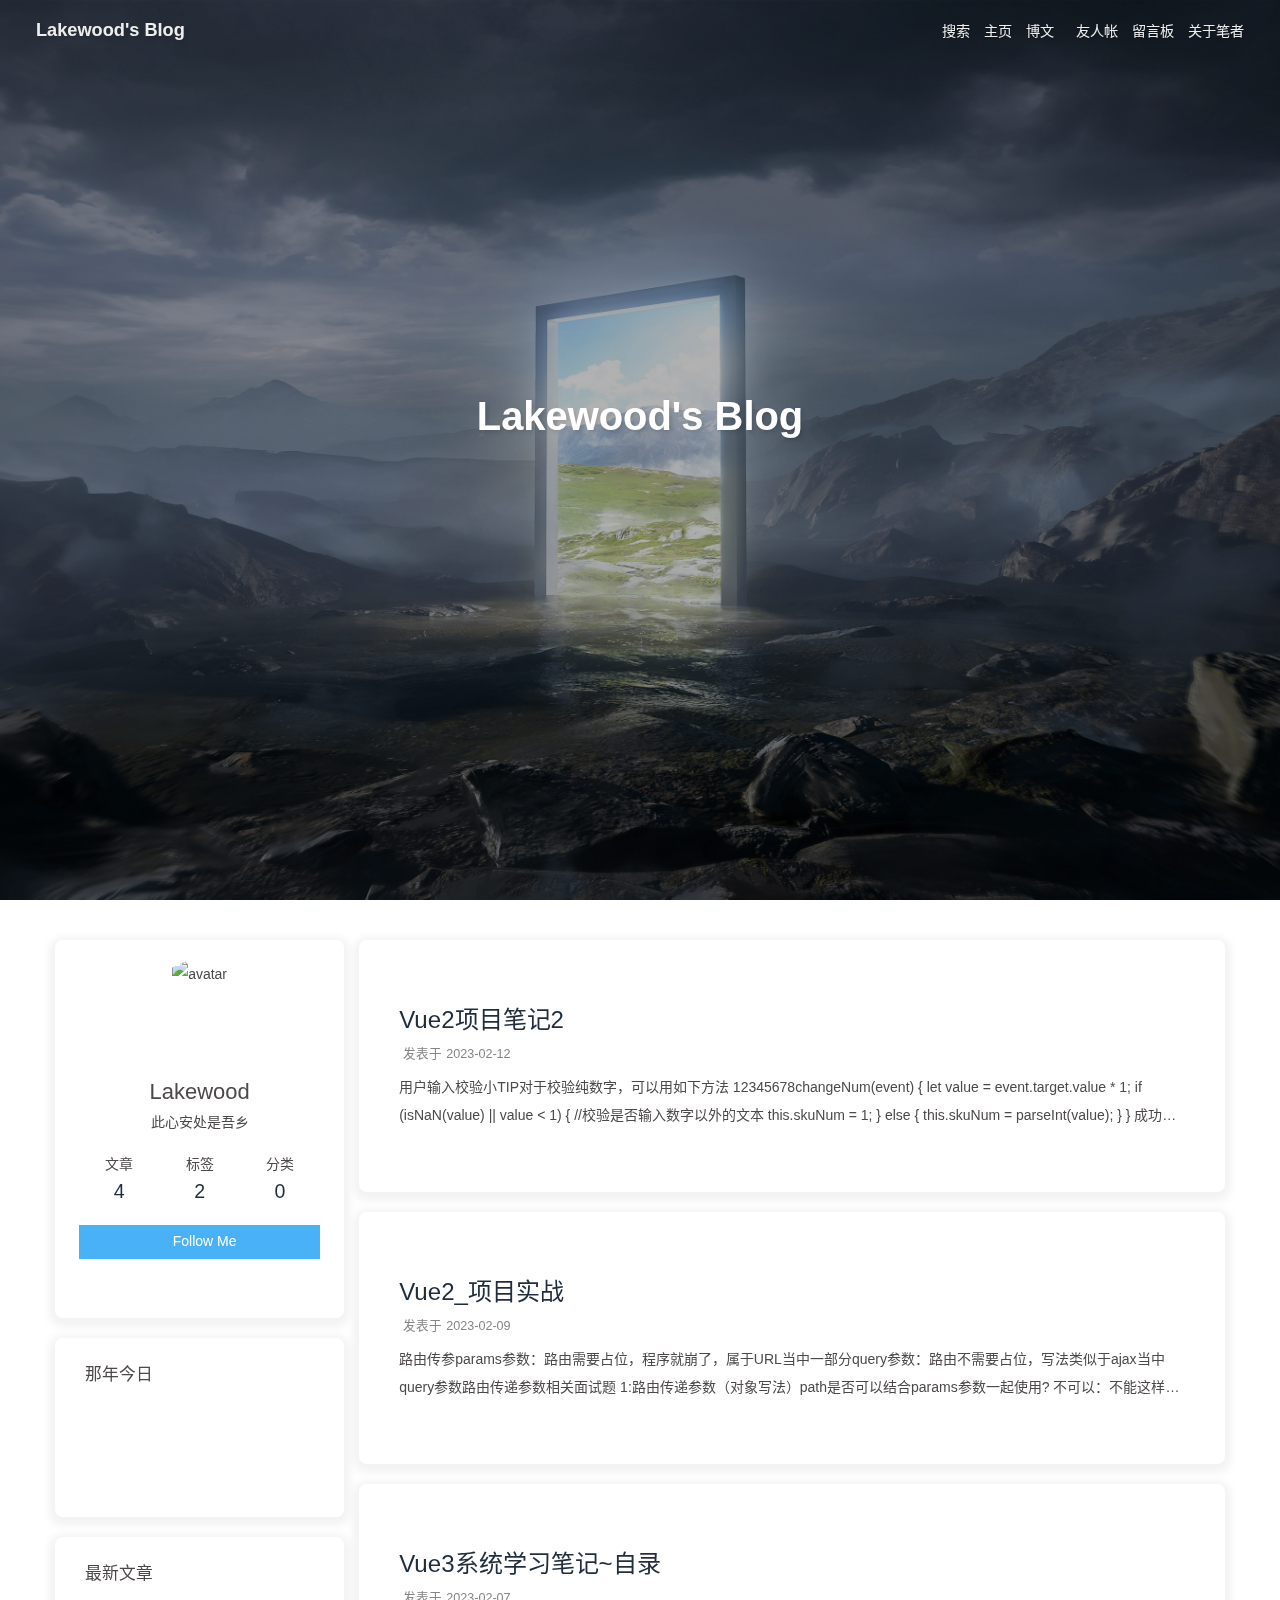
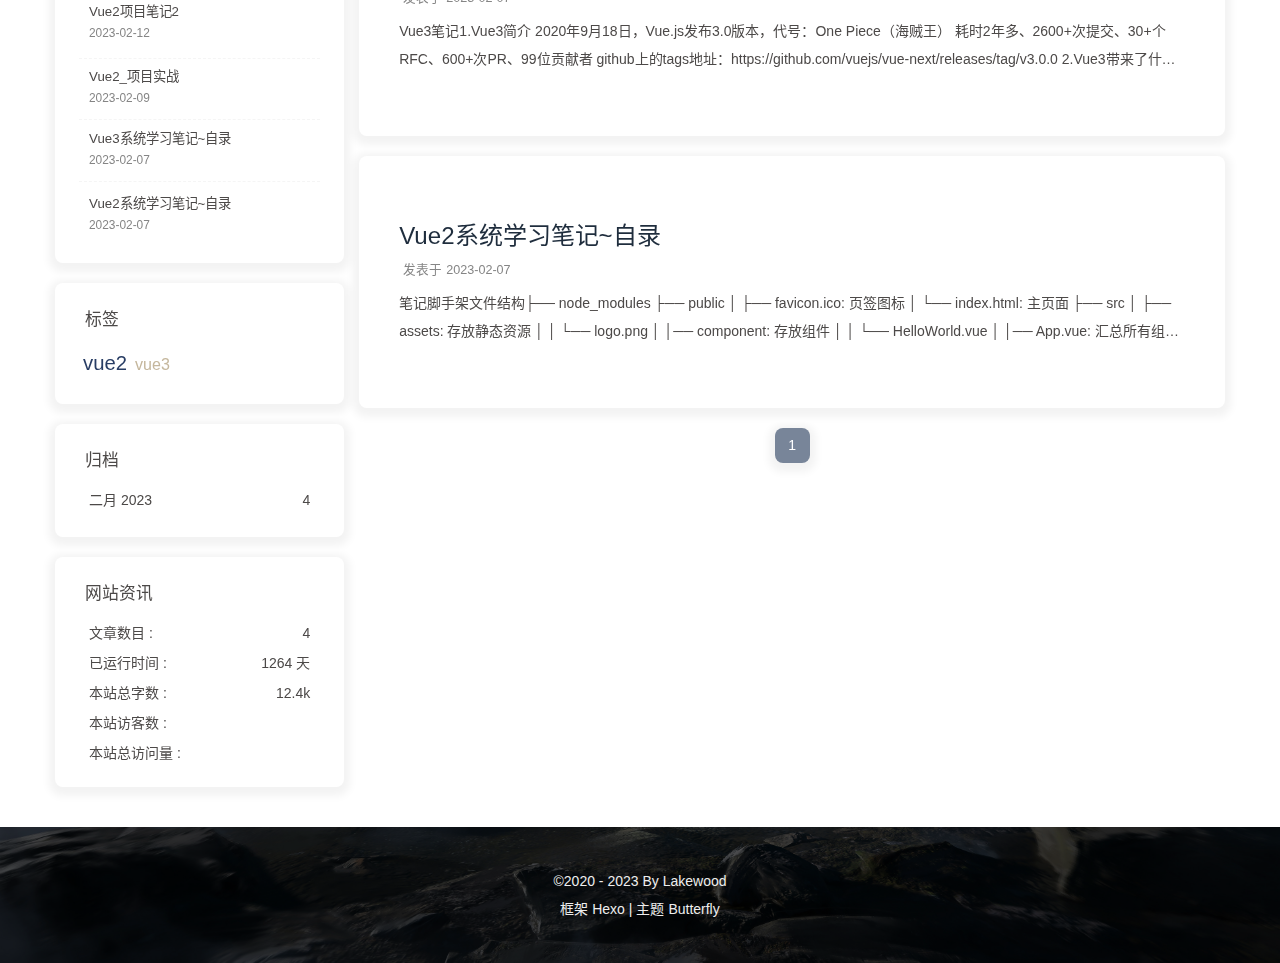
==== commit 2a698a0c: "Site updated: 2023-02-12 09:20:10" ====
--- a/index.html
+++ b/index.html
@@ -52,7 +52,7 @@
   isHome: true,
   isHighlightShrink: false,
   isToc: false,
-  postUpdate: '2023-02-10 13:36:18'
+  postUpdate: '2023-02-12 09:20:00'
 }</script><noscript><style type="text/css">
   #nav {
     opacity: 1
@@ -166,7 +166,17 @@
 if (false) {
   document.addEventListener('pjax:send', () => { preloader.initLoading() })
   document.addEventListener('pjax:complete', () => { preloader.endLoading() })
-}</script><link rel="stylesheet" href="/css/progress_bar.css"/><script src="https://cdn.jsdelivr.net/npm/pace-js/pace.min.js"></script><div id="web_bg"></div><div id="sidebar"><div id="menu-mask"></div><div id="sidebar-menus"><div class="avatar-img is-center"><img src="/img/loading.gif" data-original="/img/tit.png" onerror="onerror=null;src='/img/friend_404.gif'" alt="avatar"/></div><div class="sidebar-site-data site-data is-center"><a href="/archives/"><div class="headline">文章</div><div class="length-num">3</div></a><a href="/tags/"><div class="headline">标签</div><div class="length-num">2</div></a><a href="/categories/"><div class="headline">分类</div><div class="length-num">0</div></a></div><hr/><div class="menus_items"><div class="menus_item"><a class="site-page" href="/"><i class="fa-fw fas fa-home"></i><span> 主页</span></a></div><div class="menus_item"><a class="site-page group" href="javascript:void(0);"><i class="fa-fw fa fa-graduation-cap"></i><span> 博文</span><i class="fas fa-chevron-down"></i></a><ul class="menus_item_child"><li><a class="site-page child" href="/categories/"><i class="fa-fw fa fa-archive"></i><span> 分类</span></a></li><li><a class="site-page child" href="/tags/"><i class="fa-fw fa fa-tags"></i><span> 标签</span></a></li><li><a class="site-page child" href="/archives/"><i class="fa-fw fa fa-folder-open"></i><span> 归档</span></a></li></ul></div><div class="menus_item"><a class="site-page" href="/link/"><i class="fa-fw fas fa-link"></i><span> 友人帐</span></a></div><div class="menus_item"><a class="site-page" href="/messageboard/"><i class="fa-fw fa fa-paper-plane"></i><span> 留言板</span></a></div><div class="menus_item"><a class="site-page" href="/about/"><i class="fa-fw fas fa-heart"></i><span> 关于笔者</span></a></div></div></div></div><div class="page" id="body-wrap"><header class="full_page" id="page-header" style="background-image: url('/img/bg.jpg')"><nav id="nav"><span id="blog-info"><a href="/" title="Lakewood's Blog"><span class="site-name">Lakewood's Blog</span></a></span><div id="menus"><div id="search-button"><a class="site-page social-icon search" href="javascript:void(0);"><i class="fas fa-search fa-fw"></i><span> 搜索</span></a></div><div class="menus_items"><div class="menus_item"><a class="site-page" href="/"><i class="fa-fw fas fa-home"></i><span> 主页</span></a></div><div class="menus_item"><a class="site-page group" href="javascript:void(0);"><i class="fa-fw fa fa-graduation-cap"></i><span> 博文</span><i class="fas fa-chevron-down"></i></a><ul class="menus_item_child"><li><a class="site-page child" href="/categories/"><i class="fa-fw fa fa-archive"></i><span> 分类</span></a></li><li><a class="site-page child" href="/tags/"><i class="fa-fw fa fa-tags"></i><span> 标签</span></a></li><li><a class="site-page child" href="/archives/"><i class="fa-fw fa fa-folder-open"></i><span> 归档</span></a></li></ul></div><div class="menus_item"><a class="site-page" href="/link/"><i class="fa-fw fas fa-link"></i><span> 友人帐</span></a></div><div class="menus_item"><a class="site-page" href="/messageboard/"><i class="fa-fw fa fa-paper-plane"></i><span> 留言板</span></a></div><div class="menus_item"><a class="site-page" href="/about/"><i class="fa-fw fas fa-heart"></i><span> 关于笔者</span></a></div></div><div id="toggle-menu"><a class="site-page" href="javascript:void(0);"><i class="fas fa-bars fa-fw"></i></a></div></div></nav><div id="site-info"><h1 id="site-title">Lakewood's Blog</h1><div id="site-subtitle"><span id="subtitle"></span></div><div id="site_social_icons"><a class="social-icon" href="https://github.com/lakewo0d" target="_blank" title="Github"><i class="fab fa-github"></i></a><a class="social-icon" href="tencent://AddContact/?fromId=45&amp;fromSubId=1&amp;subcmd=all&amp;uin=1453433044" target="_blank" title="QQ"><i class="fab fa-qq"></i></a><a class="social-icon" href="mailto:1453433044@qq.com" target="_blank" title="Email"><i class="fas fa-envelope-open-text"></i></a></div></div><div id="scroll-down"><i class="fas fa-angle-down scroll-down-effects"></i></div></header><main class="layout" id="content-inner"><div class="recent-posts" id="recent-posts"><div class="recent-post-item"><div class="recent-post-info no-cover"><a class="article-title" href="/post/4cedc5c4.html" title="Vue2_项目实战">Vue2_项目实战</a><div class="article-meta-wrap"><span class="post-meta-date"><i class="far fa-calendar-alt"></i><span class="article-meta-label">发表于</span><time datetime="2023-02-09T13:07:14.000Z" title="发表于 2023-02-09 21:07:14">2023-02-09</time></span></div><div class="content">路由传参params参数：路由需要占位，程序就崩了，属于URL当中一部分query参数：路由不需要占位，写法类似于ajax当中query参数路由传递参数相关面试题
+}</script><link rel="stylesheet" href="/css/progress_bar.css"/><script src="https://cdn.jsdelivr.net/npm/pace-js/pace.min.js"></script><div id="web_bg"></div><div id="sidebar"><div id="menu-mask"></div><div id="sidebar-menus"><div class="avatar-img is-center"><img src="/img/loading.gif" data-original="/img/tit.png" onerror="onerror=null;src='/img/friend_404.gif'" alt="avatar"/></div><div class="sidebar-site-data site-data is-center"><a href="/archives/"><div class="headline">文章</div><div class="length-num">4</div></a><a href="/tags/"><div class="headline">标签</div><div class="length-num">2</div></a><a href="/categories/"><div class="headline">分类</div><div class="length-num">0</div></a></div><hr/><div class="menus_items"><div class="menus_item"><a class="site-page" href="/"><i class="fa-fw fas fa-home"></i><span> 主页</span></a></div><div class="menus_item"><a class="site-page group" href="javascript:void(0);"><i class="fa-fw fa fa-graduation-cap"></i><span> 博文</span><i class="fas fa-chevron-down"></i></a><ul class="menus_item_child"><li><a class="site-page child" href="/categories/"><i class="fa-fw fa fa-archive"></i><span> 分类</span></a></li><li><a class="site-page child" href="/tags/"><i class="fa-fw fa fa-tags"></i><span> 标签</span></a></li><li><a class="site-page child" href="/archives/"><i class="fa-fw fa fa-folder-open"></i><span> 归档</span></a></li></ul></div><div class="menus_item"><a class="site-page" href="/link/"><i class="fa-fw fas fa-link"></i><span> 友人帐</span></a></div><div class="menus_item"><a class="site-page" href="/messageboard/"><i class="fa-fw fa fa-paper-plane"></i><span> 留言板</span></a></div><div class="menus_item"><a class="site-page" href="/about/"><i class="fa-fw fas fa-heart"></i><span> 关于笔者</span></a></div></div></div></div><div class="page" id="body-wrap"><header class="full_page" id="page-header" style="background-image: url('/img/bg.jpg')"><nav id="nav"><span id="blog-info"><a href="/" title="Lakewood's Blog"><span class="site-name">Lakewood's Blog</span></a></span><div id="menus"><div id="search-button"><a class="site-page social-icon search" href="javascript:void(0);"><i class="fas fa-search fa-fw"></i><span> 搜索</span></a></div><div class="menus_items"><div class="menus_item"><a class="site-page" href="/"><i class="fa-fw fas fa-home"></i><span> 主页</span></a></div><div class="menus_item"><a class="site-page group" href="javascript:void(0);"><i class="fa-fw fa fa-graduation-cap"></i><span> 博文</span><i class="fas fa-chevron-down"></i></a><ul class="menus_item_child"><li><a class="site-page child" href="/categories/"><i class="fa-fw fa fa-archive"></i><span> 分类</span></a></li><li><a class="site-page child" href="/tags/"><i class="fa-fw fa fa-tags"></i><span> 标签</span></a></li><li><a class="site-page child" href="/archives/"><i class="fa-fw fa fa-folder-open"></i><span> 归档</span></a></li></ul></div><div class="menus_item"><a class="site-page" href="/link/"><i class="fa-fw fas fa-link"></i><span> 友人帐</span></a></div><div class="menus_item"><a class="site-page" href="/messageboard/"><i class="fa-fw fa fa-paper-plane"></i><span> 留言板</span></a></div><div class="menus_item"><a class="site-page" href="/about/"><i class="fa-fw fas fa-heart"></i><span> 关于笔者</span></a></div></div><div id="toggle-menu"><a class="site-page" href="javascript:void(0);"><i class="fas fa-bars fa-fw"></i></a></div></div></nav><div id="site-info"><h1 id="site-title">Lakewood's Blog</h1><div id="site-subtitle"><span id="subtitle"></span></div><div id="site_social_icons"><a class="social-icon" href="https://github.com/lakewo0d" target="_blank" title="Github"><i class="fab fa-github"></i></a><a class="social-icon" href="tencent://AddContact/?fromId=45&amp;fromSubId=1&amp;subcmd=all&amp;uin=1453433044" target="_blank" title="QQ"><i class="fab fa-qq"></i></a><a class="social-icon" href="mailto:1453433044@qq.com" target="_blank" title="Email"><i class="fas fa-envelope-open-text"></i></a></div></div><div id="scroll-down"><i class="fas fa-angle-down scroll-down-effects"></i></div></header><main class="layout" id="content-inner"><div class="recent-posts" id="recent-posts"><div class="recent-post-item"><div class="recent-post-info no-cover"><a class="article-title" href="/post/1632f39e.html" title="Vue2项目笔记2">Vue2项目笔记2</a><div class="article-meta-wrap"><span class="post-meta-date"><i class="far fa-calendar-alt"></i><span class="article-meta-label">发表于</span><time datetime="2023-02-12T01:19:07.000Z" title="发表于 2023-02-12 09:19:07">2023-02-12</time></span></div><div class="content">用户输入校验小TIP对于校验纯数字，可以用如下方法
+12345678changeNum(event) &#123;      let value = event.target.value * 1;      if (isNaN(value) || value &lt; 1) &#123;  //校验是否输入数字以外的文本        this.skuNum = 1;      &#125; else &#123;        this.skuNum = parseInt(value);      &#125;    &#125;
+
+
+
+成功路由与参数传递浏览器的存储功能： HTML5种新增的，本地存储和会话存储
+本地存储：持久化的 —– 5M
+本地存储：并非持久 —— 会话结束数据消失
+若传递的信息是一些简单的数据，可以通过query形式给路由组件传递过去；产品信息的数据【比较复杂】，通过会话存储(不持久化，会话结束后数据消失)。
+本地存储|会话存储：一般存储的是字符串，若是对象使用JSON.stringify转一下即可，如下
+1sessionStorage.setItem(&qu ...</div></div></div><div class="recent-post-item"><div class="recent-post-info no-cover"><a class="article-title" href="/post/4cedc5c4.html" title="Vue2_项目实战">Vue2_项目实战</a><div class="article-meta-wrap"><span class="post-meta-date"><i class="far fa-calendar-alt"></i><span class="article-meta-label">发表于</span><time datetime="2023-02-09T13:07:14.000Z" title="发表于 2023-02-09 21:07:14">2023-02-09</time></span></div><div class="content">路由传参params参数：路由需要占位，程序就崩了，属于URL当中一部分query参数：路由不需要占位，写法类似于ajax当中query参数路由传递参数相关面试题
 ​    1:路由传递参数（对象写法）path是否可以结合params参数一起使用?
 ​     不可以：不能这样书写，程序会崩掉,使用params的话path参数需要占位，因此不能使用path，只能使用命名路由的name
 ​     2:如何指定params参数可传可不传? 
@@ -242,7 +252,7 @@
 vue.runtime.xxx.js是运行版的Vue，只包含：核心功能；没有模板解析器。
 
 
-因为 ...</div></div></div><nav id="pagination"><div class="pagination"><span class="page-number current">1</span></div></nav></div><div class="aside-content" id="aside-content"><div class="card-widget card-info"><div class="is-center"><div class="avatar-img"><img src="/img/loading.gif" data-original="/img/tit.png" onerror="this.onerror=null;this.src='/img/friend_404.gif'" alt="avatar"/></div><div class="author-info__name">Lakewood</div><div class="author-info__description">此心安处是吾乡</div></div><div class="card-info-data site-data is-center"><a href="/archives/"><div class="headline">文章</div><div class="length-num">3</div></a><a href="/tags/"><div class="headline">标签</div><div class="length-num">2</div></a><a href="/categories/"><div class="headline">分类</div><div class="length-num">0</div></a></div><a id="card-info-btn" target="_blank" rel="noopener" href="https://github.com/lakewo0d"><i class="fab fa-github"></i><span>Follow Me</span></a><div class="card-info-social-icons is-center"><a class="social-icon" href="https://github.com/lakewo0d" target="_blank" title="Github"><i class="fab fa-github"></i></a><a class="social-icon" href="tencent://AddContact/?fromId=45&amp;fromSubId=1&amp;subcmd=all&amp;uin=1453433044" target="_blank" title="QQ"><i class="fab fa-qq"></i></a><a class="social-icon" href="mailto:1453433044@qq.com" target="_blank" title="Email"><i class="fas fa-envelope-open-text"></i></a></div></div><div class="sticky_layout"><div class="card-widget card-recent-post"><div class="item-headline"><i class="fas fa-history"></i><span>最新文章</span></div><div class="aside-list"><div class="aside-list-item no-cover"><div class="content"><a class="title" href="/post/4cedc5c4.html" title="Vue2_项目实战">Vue2_项目实战</a><time datetime="2023-02-09T13:07:14.000Z" title="发表于 2023-02-09 21:07:14">2023-02-09</time></div></div><div class="aside-list-item no-cover"><div class="content"><a class="title" href="/post/0.html" title="Vue3系统学习笔记~自录">Vue3系统学习笔记~自录</a><time datetime="2023-02-07T14:12:26.299Z" title="发表于 2023-02-07 22:12:26">2023-02-07</time></div></div><div class="aside-list-item no-cover"><div class="content"><a class="title" href="/post/0.html" title="Vue2系统学习笔记~自录">Vue2系统学习笔记~自录</a><time datetime="2023-02-07T14:09:46.418Z" title="发表于 2023-02-07 22:09:46">2023-02-07</time></div></div></div></div><div class="card-widget card-tags"><div class="item-headline"><i class="fas fa-tags"></i><span>标签</span></div><div class="card-tag-cloud"><a href="/tags/vue2/" style="font-size: 1.15em; color: rgb(140, 11, 126)">vue2</a><a href="/tags/vue3/" style="font-size: 1.15em; color: rgb(58, 44, 144)">vue3</a></div></div><div class="card-widget card-archives"><div class="item-headline"><i class="fas fa-archive"></i><span>归档</span></div><ul class="card-archive-list"><li class="card-archive-list-item"><a class="card-archive-list-link" href="/archives/2023/02/"><span class="card-archive-list-date">二月 2023</span><span class="card-archive-list-count">3</span></a></li></ul></div><div class="card-widget card-webinfo"><div class="item-headline"><i class="fas fa-chart-line"></i><span>网站资讯</span></div><div class="webinfo"><div class="webinfo-item"><div class="item-name">文章数目 :</div><div class="item-count">3</div></div><div class="webinfo-item"><div class="item-name">已运行时间 :</div><div class="item-count" id="runtimeshow" data-publishDate="2023-02-06T16:00:00.000Z"><i class="fa-solid fa-spinner fa-spin"></i></div></div><div class="webinfo-item"><div class="item-name">本站总字数 :</div><div class="item-count">11.7k</div></div><div class="webinfo-item"><div class="item-name">本站访客数 :</div><div class="item-count" id="busuanzi_value_site_uv"><i class="fa-solid fa-spinner fa-spin"></i></div></div><div class="webinfo-item"><div class="item-name">本站总访问量 :</div><div class="item-count" id="busuanzi_value_site_pv"><i class="fa-solid fa-spinner fa-spin"></i></div></div></div></div></div></div></main><footer id="footer" style="background-image: url('/img/bg.jpg')"><div id="footer-wrap"><div class="copyright">&copy;2020 - 2023 By Lakewood</div><div class="framework-info"><span>框架 </span><a target="_blank" rel="noopener" href="https://hexo.io">Hexo</a><span class="footer-separator">|</span><span>主题 </span><a target="_blank" rel="noopener" href="https://github.com/jerryc127/hexo-theme-butterfly">Butterfly</a></div></div></footer></div><div id="rightside"><div id="rightside-config-hide"><button id="darkmode" type="button" title="浅色和深色模式转换"><i class="fas fa-adjust"></i></button><button id="hide-aside-btn" type="button" title="单栏和双栏切换"><i class="fas fa-arrows-alt-h"></i></button></div><div id="rightside-config-show"><button id="rightside_config" type="button" title="设置"><i class="fas fa-cog fa-spin"></i></button><button id="go-up" type="button" title="回到顶部"><span class="scroll-percent"></span><i class="fas fa-arrow-up"></i></button></div></div><div id="local-search"><div class="search-dialog"><nav class="search-nav"><span class="search-dialog-title">搜索</span><span id="loading-status"></span><button class="search-close-button"><i class="fas fa-times"></i></button></nav><div class="is-center" id="loading-database"><i class="fas fa-spinner fa-pulse"></i><span>  数据库加载中</span></div><div class="search-wrap"><div id="local-search-input"><div class="local-search-box"><input class="local-search-box--input" placeholder="搜索文章" type="text"/></div></div><hr/><div id="local-search-results"></div></div></div><div id="search-mask"></div></div><div><script src="/js/utils.js"></script><script src="/js/main.js"></script><script src="https://cdn.jsdelivr.net/npm/@fancyapps/ui/dist/fancybox.umd.min.js"></script><script src="/js/search/local-search.js"></script><div class="js-pjax"><script>window.typedJSFn = {
+因为 ...</div></div></div><nav id="pagination"><div class="pagination"><span class="page-number current">1</span></div></nav></div><div class="aside-content" id="aside-content"><div class="card-widget card-info"><div class="is-center"><div class="avatar-img"><img src="/img/loading.gif" data-original="/img/tit.png" onerror="this.onerror=null;this.src='/img/friend_404.gif'" alt="avatar"/></div><div class="author-info__name">Lakewood</div><div class="author-info__description">此心安处是吾乡</div></div><div class="card-info-data site-data is-center"><a href="/archives/"><div class="headline">文章</div><div class="length-num">4</div></a><a href="/tags/"><div class="headline">标签</div><div class="length-num">2</div></a><a href="/categories/"><div class="headline">分类</div><div class="length-num">0</div></a></div><a id="card-info-btn" target="_blank" rel="noopener" href="https://github.com/lakewo0d"><i class="fab fa-github"></i><span>Follow Me</span></a><div class="card-info-social-icons is-center"><a class="social-icon" href="https://github.com/lakewo0d" target="_blank" title="Github"><i class="fab fa-github"></i></a><a class="social-icon" href="tencent://AddContact/?fromId=45&amp;fromSubId=1&amp;subcmd=all&amp;uin=1453433044" target="_blank" title="QQ"><i class="fab fa-qq"></i></a><a class="social-icon" href="mailto:1453433044@qq.com" target="_blank" title="Email"><i class="fas fa-envelope-open-text"></i></a></div></div><div class="sticky_layout"><div class="card-widget card-recent-post"><div class="item-headline"><i class="fas fa-history"></i><span>最新文章</span></div><div class="aside-list"><div class="aside-list-item no-cover"><div class="content"><a class="title" href="/post/1632f39e.html" title="Vue2项目笔记2">Vue2项目笔记2</a><time datetime="2023-02-12T01:19:07.000Z" title="发表于 2023-02-12 09:19:07">2023-02-12</time></div></div><div class="aside-list-item no-cover"><div class="content"><a class="title" href="/post/4cedc5c4.html" title="Vue2_项目实战">Vue2_项目实战</a><time datetime="2023-02-09T13:07:14.000Z" title="发表于 2023-02-09 21:07:14">2023-02-09</time></div></div><div class="aside-list-item no-cover"><div class="content"><a class="title" href="/post/0.html" title="Vue3系统学习笔记~自录">Vue3系统学习笔记~自录</a><time datetime="2023-02-07T14:12:26.299Z" title="发表于 2023-02-07 22:12:26">2023-02-07</time></div></div><div class="aside-list-item no-cover"><div class="content"><a class="title" href="/post/0.html" title="Vue2系统学习笔记~自录">Vue2系统学习笔记~自录</a><time datetime="2023-02-07T14:09:46.418Z" title="发表于 2023-02-07 22:09:46">2023-02-07</time></div></div></div></div><div class="card-widget card-tags"><div class="item-headline"><i class="fas fa-tags"></i><span>标签</span></div><div class="card-tag-cloud"><a href="/tags/vue2/" style="font-size: 1.45em; color: rgb(40, 61, 100)">vue2</a><a href="/tags/vue3/" style="font-size: 1.15em; color: rgb(197, 183, 157)">vue3</a></div></div><div class="card-widget card-archives"><div class="item-headline"><i class="fas fa-archive"></i><span>归档</span></div><ul class="card-archive-list"><li class="card-archive-list-item"><a class="card-archive-list-link" href="/archives/2023/02/"><span class="card-archive-list-date">二月 2023</span><span class="card-archive-list-count">4</span></a></li></ul></div><div class="card-widget card-webinfo"><div class="item-headline"><i class="fas fa-chart-line"></i><span>网站资讯</span></div><div class="webinfo"><div class="webinfo-item"><div class="item-name">文章数目 :</div><div class="item-count">4</div></div><div class="webinfo-item"><div class="item-name">已运行时间 :</div><div class="item-count" id="runtimeshow" data-publishDate="2023-02-06T16:00:00.000Z"><i class="fa-solid fa-spinner fa-spin"></i></div></div><div class="webinfo-item"><div class="item-name">本站总字数 :</div><div class="item-count">12.4k</div></div><div class="webinfo-item"><div class="item-name">本站访客数 :</div><div class="item-count" id="busuanzi_value_site_uv"><i class="fa-solid fa-spinner fa-spin"></i></div></div><div class="webinfo-item"><div class="item-name">本站总访问量 :</div><div class="item-count" id="busuanzi_value_site_pv"><i class="fa-solid fa-spinner fa-spin"></i></div></div></div></div></div></div></main><footer id="footer" style="background-image: url('/img/bg.jpg')"><div id="footer-wrap"><div class="copyright">&copy;2020 - 2023 By Lakewood</div><div class="framework-info"><span>框架 </span><a target="_blank" rel="noopener" href="https://hexo.io">Hexo</a><span class="footer-separator">|</span><span>主题 </span><a target="_blank" rel="noopener" href="https://github.com/jerryc127/hexo-theme-butterfly">Butterfly</a></div></div></footer></div><div id="rightside"><div id="rightside-config-hide"><button id="darkmode" type="button" title="浅色和深色模式转换"><i class="fas fa-adjust"></i></button><button id="hide-aside-btn" type="button" title="单栏和双栏切换"><i class="fas fa-arrows-alt-h"></i></button></div><div id="rightside-config-show"><button id="rightside_config" type="button" title="设置"><i class="fas fa-cog fa-spin"></i></button><button id="go-up" type="button" title="回到顶部"><span class="scroll-percent"></span><i class="fas fa-arrow-up"></i></button></div></div><div id="local-search"><div class="search-dialog"><nav class="search-nav"><span class="search-dialog-title">搜索</span><span id="loading-status"></span><button class="search-close-button"><i class="fas fa-times"></i></button></nav><div class="is-center" id="loading-database"><i class="fas fa-spinner fa-pulse"></i><span>  数据库加载中</span></div><div class="search-wrap"><div id="local-search-input"><div class="local-search-box"><input class="local-search-box--input" placeholder="搜索文章" type="text"/></div></div><hr/><div id="local-search-results"></div></div></div><div id="search-mask"></div></div><div><script src="/js/utils.js"></script><script src="/js/main.js"></script><script src="https://cdn.jsdelivr.net/npm/@fancyapps/ui/dist/fancybox.umd.min.js"></script><script src="/js/search/local-search.js"></script><div class="js-pjax"><script>window.typedJSFn = {
   init: (str) => {
     window.typed = new Typed('#subtitle', Object.assign({
       strings: str,
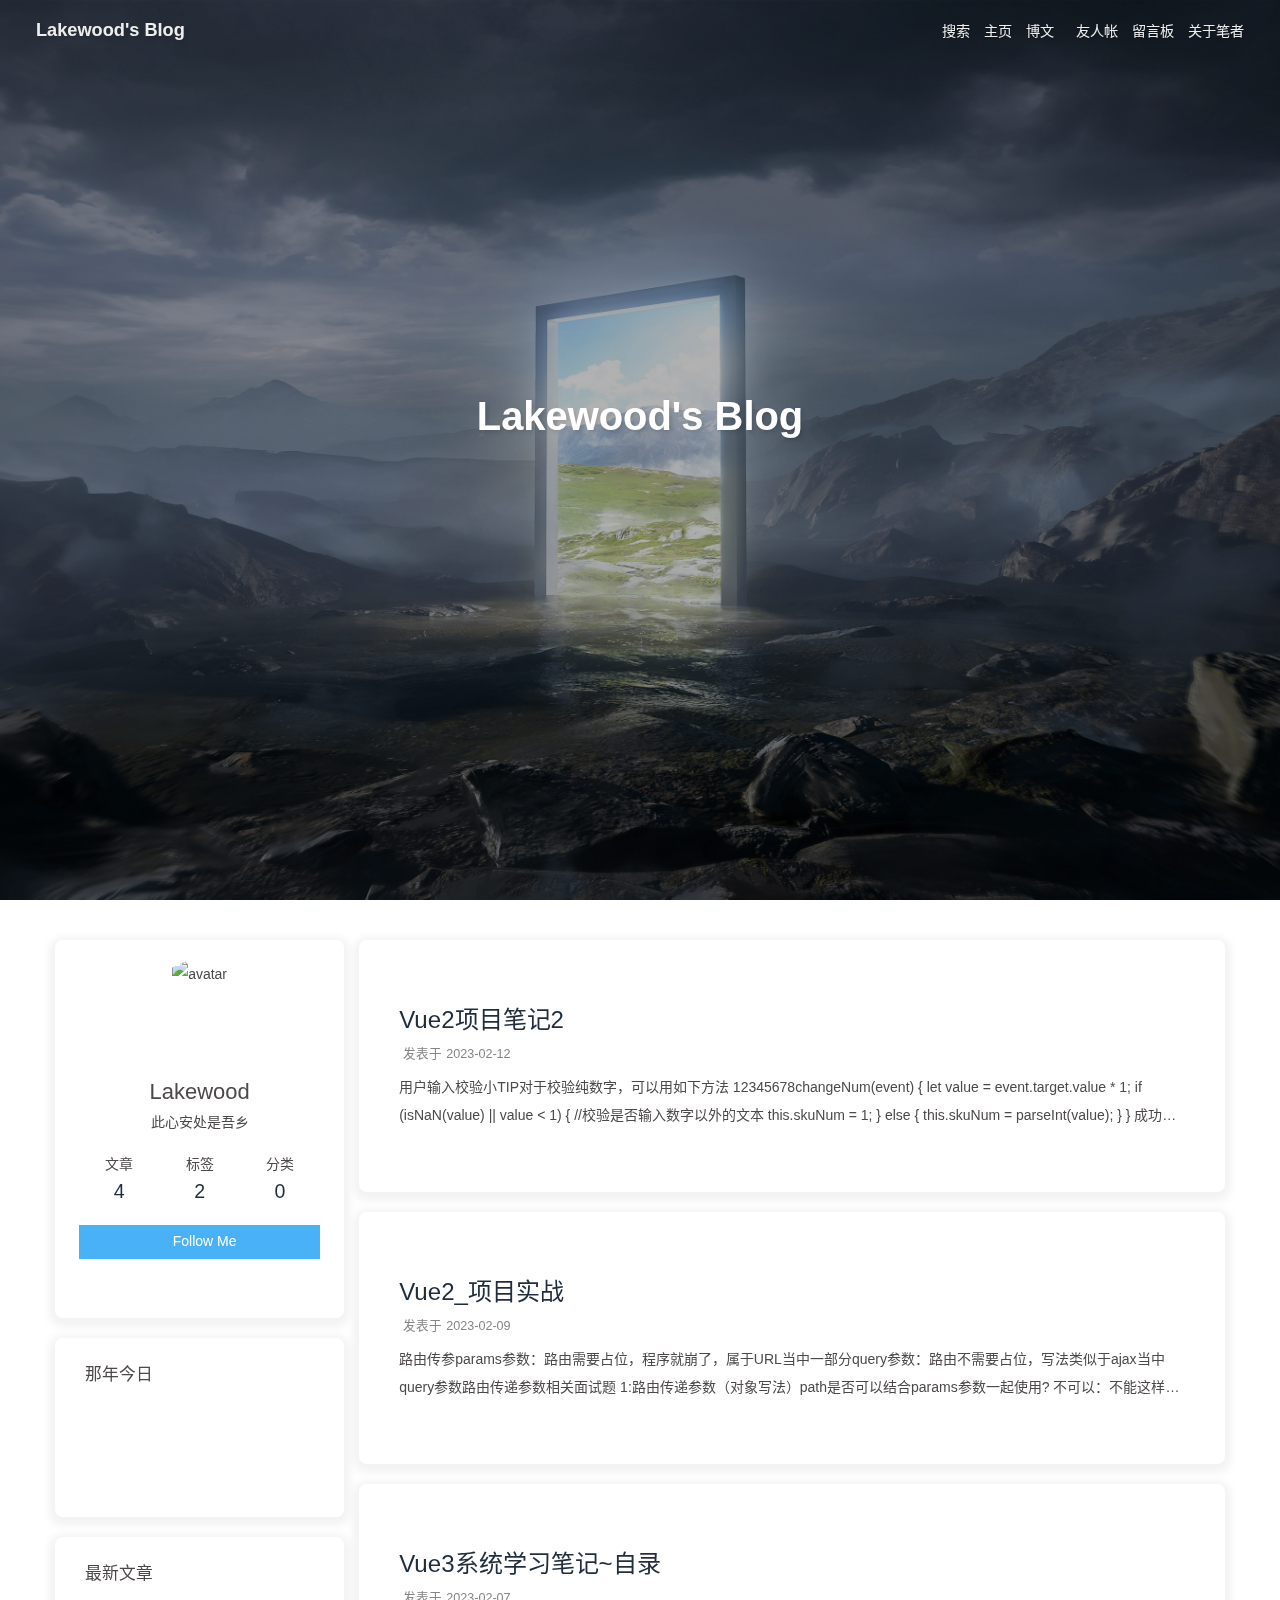
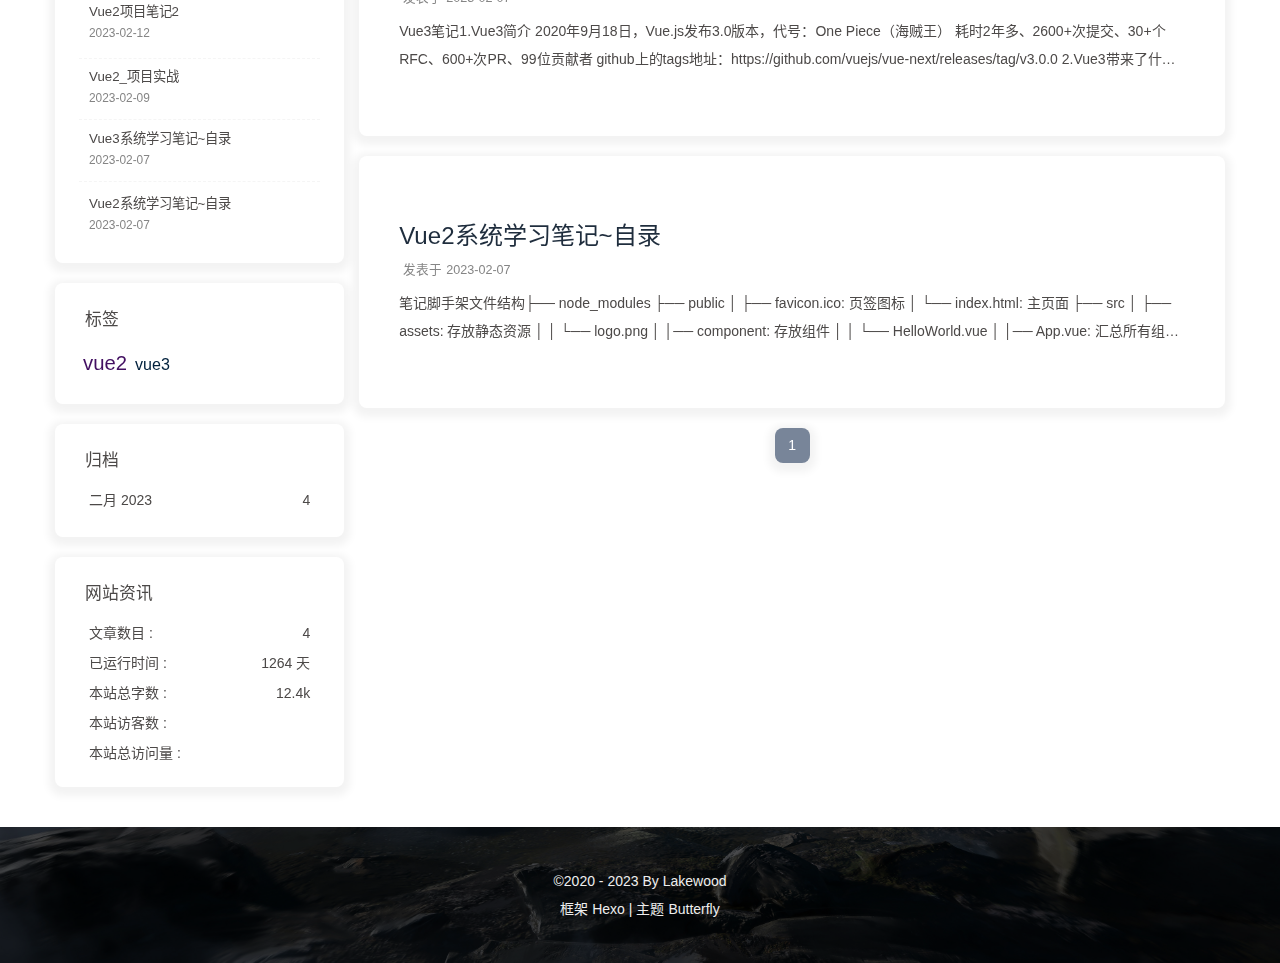
==== commit 9a6b3a2b: "Site updated: 2023-02-12 09:58:25" ====
--- a/index.html
+++ b/index.html
@@ -52,7 +52,7 @@
   isHome: true,
   isHighlightShrink: false,
   isToc: false,
-  postUpdate: '2023-02-12 09:20:00'
+  postUpdate: '2023-02-12 09:58:19'
 }</script><noscript><style type="text/css">
   #nav {
     opacity: 1
@@ -181,10 +181,10 @@
 ​     不可以：不能这样书写，程序会崩掉,使用params的话path参数需要占位，因此不能使用path，只能使用命名路由的name
 ​     2:如何指定params参数可传可不传? 
 ​        如果路由要求传递params参数，但是没有传params参数，url就会出现问题，解决：在路由后面加上一个问号：  path: ‘/search/:keyword?’
-12345this.$router.push(&#123;    path: &#x27;/search&#x27;,    params: &#x27;&#x27; || undefined&#125;)    
+12345this.$router.push(&#123;    name: &#x27;search&#x27;,    params: &#x27;&#x27; || undefined&#125;)    
 
 ​     3:params参数可以传递也可以不传递，但是如果传递是空串，如何解决？
-​        使用undefined解决：params参数可以 ...</div></div></div><div class="recent-post-item"><div class="recent-post-info no-cover"><a class="article-title" href="/post/0.html" title="Vue3系统学习笔记~自录">Vue3系统学习笔记~自录</a><div class="article-meta-wrap"><span class="post-meta-date"><i class="far fa-calendar-alt"></i><span class="article-meta-label">发表于</span><time datetime="2023-02-07T14:12:26.299Z" title="发表于 2023-02-07 22:12:26">2023-02-07</time></span></div><div class="content">Vue3笔记1.Vue3简介
+​        使用undefined解决：params参数可以传 ...</div></div></div><div class="recent-post-item"><div class="recent-post-info no-cover"><a class="article-title" href="/post/0.html" title="Vue3系统学习笔记~自录">Vue3系统学习笔记~自录</a><div class="article-meta-wrap"><span class="post-meta-date"><i class="far fa-calendar-alt"></i><span class="article-meta-label">发表于</span><time datetime="2023-02-07T14:12:26.299Z" title="发表于 2023-02-07 22:12:26">2023-02-07</time></span></div><div class="content">Vue3笔记1.Vue3简介
 2020年9月18日，Vue.js发布3.0版本，代号：One Piece（海贼王）
 耗时2年多、2600+次提交、30+个RFC、600+次PR、99位贡献者 
 github上的tags地址：https://github.com/vuejs/vue-next/releases/tag/v3.0.0
@@ -252,7 +252,7 @@
 vue.runtime.xxx.js是运行版的Vue，只包含：核心功能；没有模板解析器。
 
 
-因为 ...</div></div></div><nav id="pagination"><div class="pagination"><span class="page-number current">1</span></div></nav></div><div class="aside-content" id="aside-content"><div class="card-widget card-info"><div class="is-center"><div class="avatar-img"><img src="/img/loading.gif" data-original="/img/tit.png" onerror="this.onerror=null;this.src='/img/friend_404.gif'" alt="avatar"/></div><div class="author-info__name">Lakewood</div><div class="author-info__description">此心安处是吾乡</div></div><div class="card-info-data site-data is-center"><a href="/archives/"><div class="headline">文章</div><div class="length-num">4</div></a><a href="/tags/"><div class="headline">标签</div><div class="length-num">2</div></a><a href="/categories/"><div class="headline">分类</div><div class="length-num">0</div></a></div><a id="card-info-btn" target="_blank" rel="noopener" href="https://github.com/lakewo0d"><i class="fab fa-github"></i><span>Follow Me</span></a><div class="card-info-social-icons is-center"><a class="social-icon" href="https://github.com/lakewo0d" target="_blank" title="Github"><i class="fab fa-github"></i></a><a class="social-icon" href="tencent://AddContact/?fromId=45&amp;fromSubId=1&amp;subcmd=all&amp;uin=1453433044" target="_blank" title="QQ"><i class="fab fa-qq"></i></a><a class="social-icon" href="mailto:1453433044@qq.com" target="_blank" title="Email"><i class="fas fa-envelope-open-text"></i></a></div></div><div class="sticky_layout"><div class="card-widget card-recent-post"><div class="item-headline"><i class="fas fa-history"></i><span>最新文章</span></div><div class="aside-list"><div class="aside-list-item no-cover"><div class="content"><a class="title" href="/post/1632f39e.html" title="Vue2项目笔记2">Vue2项目笔记2</a><time datetime="2023-02-12T01:19:07.000Z" title="发表于 2023-02-12 09:19:07">2023-02-12</time></div></div><div class="aside-list-item no-cover"><div class="content"><a class="title" href="/post/4cedc5c4.html" title="Vue2_项目实战">Vue2_项目实战</a><time datetime="2023-02-09T13:07:14.000Z" title="发表于 2023-02-09 21:07:14">2023-02-09</time></div></div><div class="aside-list-item no-cover"><div class="content"><a class="title" href="/post/0.html" title="Vue3系统学习笔记~自录">Vue3系统学习笔记~自录</a><time datetime="2023-02-07T14:12:26.299Z" title="发表于 2023-02-07 22:12:26">2023-02-07</time></div></div><div class="aside-list-item no-cover"><div class="content"><a class="title" href="/post/0.html" title="Vue2系统学习笔记~自录">Vue2系统学习笔记~自录</a><time datetime="2023-02-07T14:09:46.418Z" title="发表于 2023-02-07 22:09:46">2023-02-07</time></div></div></div></div><div class="card-widget card-tags"><div class="item-headline"><i class="fas fa-tags"></i><span>标签</span></div><div class="card-tag-cloud"><a href="/tags/vue2/" style="font-size: 1.45em; color: rgb(40, 61, 100)">vue2</a><a href="/tags/vue3/" style="font-size: 1.15em; color: rgb(197, 183, 157)">vue3</a></div></div><div class="card-widget card-archives"><div class="item-headline"><i class="fas fa-archive"></i><span>归档</span></div><ul class="card-archive-list"><li class="card-archive-list-item"><a class="card-archive-list-link" href="/archives/2023/02/"><span class="card-archive-list-date">二月 2023</span><span class="card-archive-list-count">4</span></a></li></ul></div><div class="card-widget card-webinfo"><div class="item-headline"><i class="fas fa-chart-line"></i><span>网站资讯</span></div><div class="webinfo"><div class="webinfo-item"><div class="item-name">文章数目 :</div><div class="item-count">4</div></div><div class="webinfo-item"><div class="item-name">已运行时间 :</div><div class="item-count" id="runtimeshow" data-publishDate="2023-02-06T16:00:00.000Z"><i class="fa-solid fa-spinner fa-spin"></i></div></div><div class="webinfo-item"><div class="item-name">本站总字数 :</div><div class="item-count">12.4k</div></div><div class="webinfo-item"><div class="item-name">本站访客数 :</div><div class="item-count" id="busuanzi_value_site_uv"><i class="fa-solid fa-spinner fa-spin"></i></div></div><div class="webinfo-item"><div class="item-name">本站总访问量 :</div><div class="item-count" id="busuanzi_value_site_pv"><i class="fa-solid fa-spinner fa-spin"></i></div></div></div></div></div></div></main><footer id="footer" style="background-image: url('/img/bg.jpg')"><div id="footer-wrap"><div class="copyright">&copy;2020 - 2023 By Lakewood</div><div class="framework-info"><span>框架 </span><a target="_blank" rel="noopener" href="https://hexo.io">Hexo</a><span class="footer-separator">|</span><span>主题 </span><a target="_blank" rel="noopener" href="https://github.com/jerryc127/hexo-theme-butterfly">Butterfly</a></div></div></footer></div><div id="rightside"><div id="rightside-config-hide"><button id="darkmode" type="button" title="浅色和深色模式转换"><i class="fas fa-adjust"></i></button><button id="hide-aside-btn" type="button" title="单栏和双栏切换"><i class="fas fa-arrows-alt-h"></i></button></div><div id="rightside-config-show"><button id="rightside_config" type="button" title="设置"><i class="fas fa-cog fa-spin"></i></button><button id="go-up" type="button" title="回到顶部"><span class="scroll-percent"></span><i class="fas fa-arrow-up"></i></button></div></div><div id="local-search"><div class="search-dialog"><nav class="search-nav"><span class="search-dialog-title">搜索</span><span id="loading-status"></span><button class="search-close-button"><i class="fas fa-times"></i></button></nav><div class="is-center" id="loading-database"><i class="fas fa-spinner fa-pulse"></i><span>  数据库加载中</span></div><div class="search-wrap"><div id="local-search-input"><div class="local-search-box"><input class="local-search-box--input" placeholder="搜索文章" type="text"/></div></div><hr/><div id="local-search-results"></div></div></div><div id="search-mask"></div></div><div><script src="/js/utils.js"></script><script src="/js/main.js"></script><script src="https://cdn.jsdelivr.net/npm/@fancyapps/ui/dist/fancybox.umd.min.js"></script><script src="/js/search/local-search.js"></script><div class="js-pjax"><script>window.typedJSFn = {
+因为 ...</div></div></div><nav id="pagination"><div class="pagination"><span class="page-number current">1</span></div></nav></div><div class="aside-content" id="aside-content"><div class="card-widget card-info"><div class="is-center"><div class="avatar-img"><img src="/img/loading.gif" data-original="/img/tit.png" onerror="this.onerror=null;this.src='/img/friend_404.gif'" alt="avatar"/></div><div class="author-info__name">Lakewood</div><div class="author-info__description">此心安处是吾乡</div></div><div class="card-info-data site-data is-center"><a href="/archives/"><div class="headline">文章</div><div class="length-num">4</div></a><a href="/tags/"><div class="headline">标签</div><div class="length-num">2</div></a><a href="/categories/"><div class="headline">分类</div><div class="length-num">0</div></a></div><a id="card-info-btn" target="_blank" rel="noopener" href="https://github.com/lakewo0d"><i class="fab fa-github"></i><span>Follow Me</span></a><div class="card-info-social-icons is-center"><a class="social-icon" href="https://github.com/lakewo0d" target="_blank" title="Github"><i class="fab fa-github"></i></a><a class="social-icon" href="tencent://AddContact/?fromId=45&amp;fromSubId=1&amp;subcmd=all&amp;uin=1453433044" target="_blank" title="QQ"><i class="fab fa-qq"></i></a><a class="social-icon" href="mailto:1453433044@qq.com" target="_blank" title="Email"><i class="fas fa-envelope-open-text"></i></a></div></div><div class="sticky_layout"><div class="card-widget card-recent-post"><div class="item-headline"><i class="fas fa-history"></i><span>最新文章</span></div><div class="aside-list"><div class="aside-list-item no-cover"><div class="content"><a class="title" href="/post/1632f39e.html" title="Vue2项目笔记2">Vue2项目笔记2</a><time datetime="2023-02-12T01:19:07.000Z" title="发表于 2023-02-12 09:19:07">2023-02-12</time></div></div><div class="aside-list-item no-cover"><div class="content"><a class="title" href="/post/4cedc5c4.html" title="Vue2_项目实战">Vue2_项目实战</a><time datetime="2023-02-09T13:07:14.000Z" title="发表于 2023-02-09 21:07:14">2023-02-09</time></div></div><div class="aside-list-item no-cover"><div class="content"><a class="title" href="/post/0.html" title="Vue3系统学习笔记~自录">Vue3系统学习笔记~自录</a><time datetime="2023-02-07T14:12:26.299Z" title="发表于 2023-02-07 22:12:26">2023-02-07</time></div></div><div class="aside-list-item no-cover"><div class="content"><a class="title" href="/post/0.html" title="Vue2系统学习笔记~自录">Vue2系统学习笔记~自录</a><time datetime="2023-02-07T14:09:46.418Z" title="发表于 2023-02-07 22:09:46">2023-02-07</time></div></div></div></div><div class="card-widget card-tags"><div class="item-headline"><i class="fas fa-tags"></i><span>标签</span></div><div class="card-tag-cloud"><a href="/tags/vue2/" style="font-size: 1.45em; color: rgb(66, 15, 97)">vue2</a><a href="/tags/vue3/" style="font-size: 1.15em; color: rgb(1, 32, 60)">vue3</a></div></div><div class="card-widget card-archives"><div class="item-headline"><i class="fas fa-archive"></i><span>归档</span></div><ul class="card-archive-list"><li class="card-archive-list-item"><a class="card-archive-list-link" href="/archives/2023/02/"><span class="card-archive-list-date">二月 2023</span><span class="card-archive-list-count">4</span></a></li></ul></div><div class="card-widget card-webinfo"><div class="item-headline"><i class="fas fa-chart-line"></i><span>网站资讯</span></div><div class="webinfo"><div class="webinfo-item"><div class="item-name">文章数目 :</div><div class="item-count">4</div></div><div class="webinfo-item"><div class="item-name">已运行时间 :</div><div class="item-count" id="runtimeshow" data-publishDate="2023-02-06T16:00:00.000Z"><i class="fa-solid fa-spinner fa-spin"></i></div></div><div class="webinfo-item"><div class="item-name">本站总字数 :</div><div class="item-count">12.4k</div></div><div class="webinfo-item"><div class="item-name">本站访客数 :</div><div class="item-count" id="busuanzi_value_site_uv"><i class="fa-solid fa-spinner fa-spin"></i></div></div><div class="webinfo-item"><div class="item-name">本站总访问量 :</div><div class="item-count" id="busuanzi_value_site_pv"><i class="fa-solid fa-spinner fa-spin"></i></div></div></div></div></div></div></main><footer id="footer" style="background-image: url('/img/bg.jpg')"><div id="footer-wrap"><div class="copyright">&copy;2020 - 2023 By Lakewood</div><div class="framework-info"><span>框架 </span><a target="_blank" rel="noopener" href="https://hexo.io">Hexo</a><span class="footer-separator">|</span><span>主题 </span><a target="_blank" rel="noopener" href="https://github.com/jerryc127/hexo-theme-butterfly">Butterfly</a></div></div></footer></div><div id="rightside"><div id="rightside-config-hide"><button id="darkmode" type="button" title="浅色和深色模式转换"><i class="fas fa-adjust"></i></button><button id="hide-aside-btn" type="button" title="单栏和双栏切换"><i class="fas fa-arrows-alt-h"></i></button></div><div id="rightside-config-show"><button id="rightside_config" type="button" title="设置"><i class="fas fa-cog fa-spin"></i></button><button id="go-up" type="button" title="回到顶部"><span class="scroll-percent"></span><i class="fas fa-arrow-up"></i></button></div></div><div id="local-search"><div class="search-dialog"><nav class="search-nav"><span class="search-dialog-title">搜索</span><span id="loading-status"></span><button class="search-close-button"><i class="fas fa-times"></i></button></nav><div class="is-center" id="loading-database"><i class="fas fa-spinner fa-pulse"></i><span>  数据库加载中</span></div><div class="search-wrap"><div id="local-search-input"><div class="local-search-box"><input class="local-search-box--input" placeholder="搜索文章" type="text"/></div></div><hr/><div id="local-search-results"></div></div></div><div id="search-mask"></div></div><div><script src="/js/utils.js"></script><script src="/js/main.js"></script><script src="https://cdn.jsdelivr.net/npm/@fancyapps/ui/dist/fancybox.umd.min.js"></script><script src="/js/search/local-search.js"></script><div class="js-pjax"><script>window.typedJSFn = {
   init: (str) => {
     window.typed = new Typed('#subtitle', Object.assign({
       strings: str,
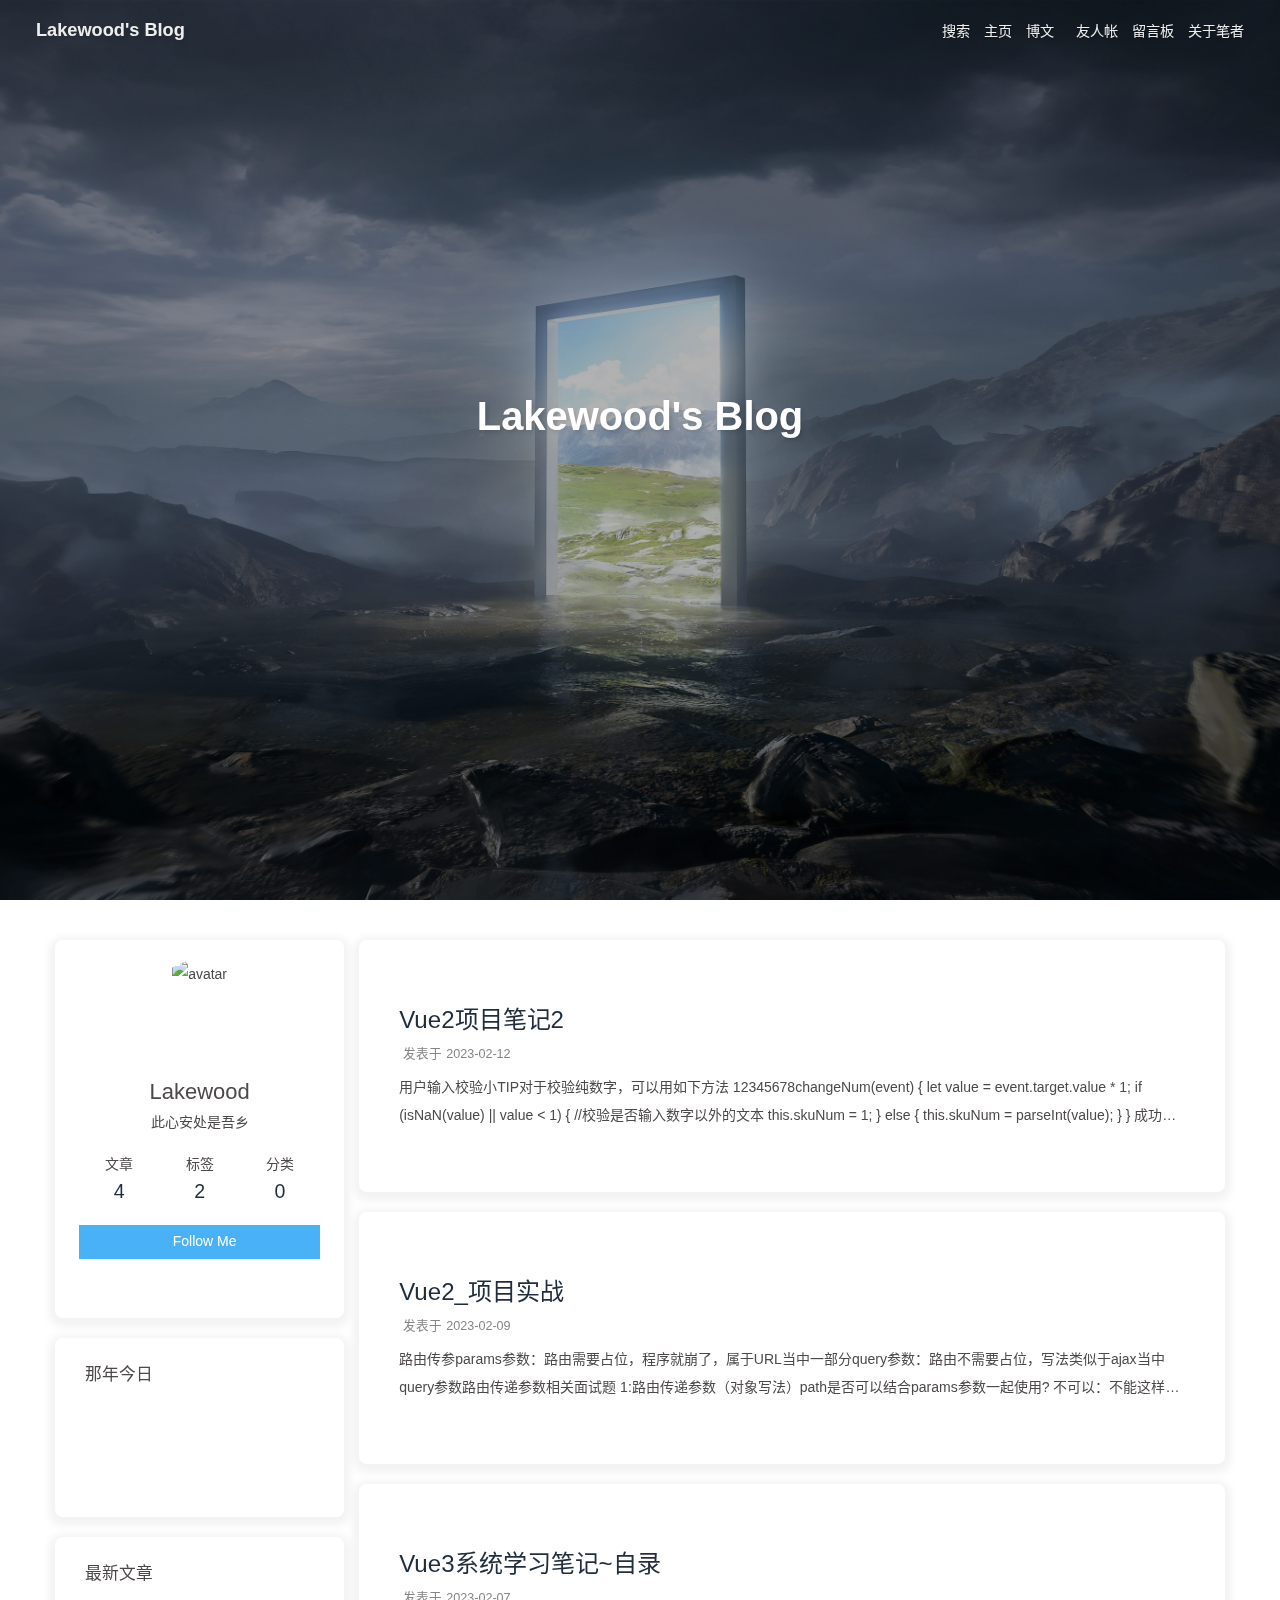
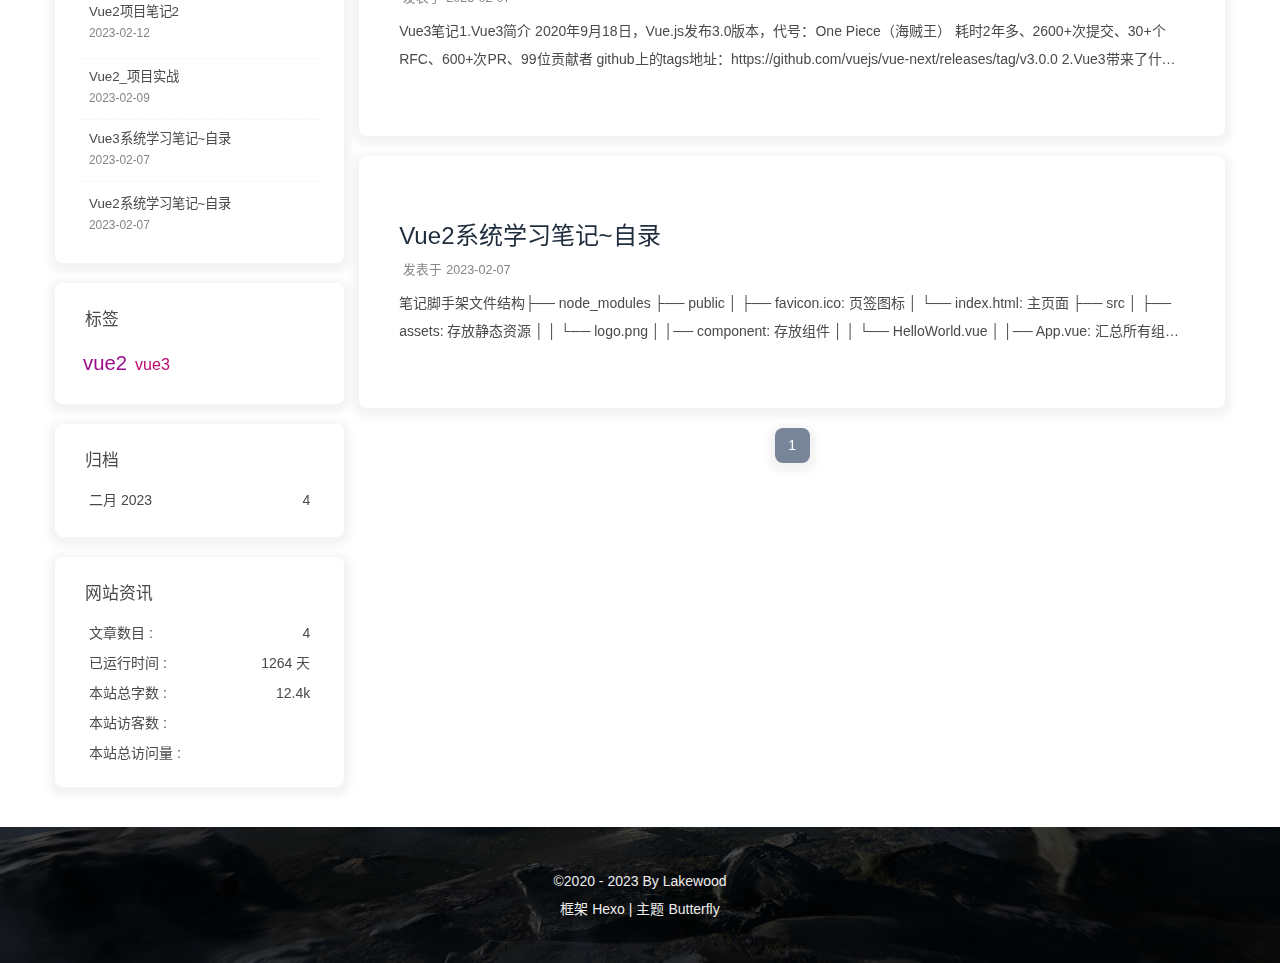
==== commit 8aeeb676: "Site updated: 2023-02-12 10:00:22" ====
--- a/index.html
+++ b/index.html
@@ -52,7 +52,7 @@
   isHome: true,
   isHighlightShrink: false,
   isToc: false,
-  postUpdate: '2023-02-12 09:58:19'
+  postUpdate: '2023-02-12 10:00:16'
 }</script><noscript><style type="text/css">
   #nav {
     opacity: 1
@@ -252,7 +252,7 @@
 vue.runtime.xxx.js是运行版的Vue，只包含：核心功能；没有模板解析器。
 
 
-因为 ...</div></div></div><nav id="pagination"><div class="pagination"><span class="page-number current">1</span></div></nav></div><div class="aside-content" id="aside-content"><div class="card-widget card-info"><div class="is-center"><div class="avatar-img"><img src="/img/loading.gif" data-original="/img/tit.png" onerror="this.onerror=null;this.src='/img/friend_404.gif'" alt="avatar"/></div><div class="author-info__name">Lakewood</div><div class="author-info__description">此心安处是吾乡</div></div><div class="card-info-data site-data is-center"><a href="/archives/"><div class="headline">文章</div><div class="length-num">4</div></a><a href="/tags/"><div class="headline">标签</div><div class="length-num">2</div></a><a href="/categories/"><div class="headline">分类</div><div class="length-num">0</div></a></div><a id="card-info-btn" target="_blank" rel="noopener" href="https://github.com/lakewo0d"><i class="fab fa-github"></i><span>Follow Me</span></a><div class="card-info-social-icons is-center"><a class="social-icon" href="https://github.com/lakewo0d" target="_blank" title="Github"><i class="fab fa-github"></i></a><a class="social-icon" href="tencent://AddContact/?fromId=45&amp;fromSubId=1&amp;subcmd=all&amp;uin=1453433044" target="_blank" title="QQ"><i class="fab fa-qq"></i></a><a class="social-icon" href="mailto:1453433044@qq.com" target="_blank" title="Email"><i class="fas fa-envelope-open-text"></i></a></div></div><div class="sticky_layout"><div class="card-widget card-recent-post"><div class="item-headline"><i class="fas fa-history"></i><span>最新文章</span></div><div class="aside-list"><div class="aside-list-item no-cover"><div class="content"><a class="title" href="/post/1632f39e.html" title="Vue2项目笔记2">Vue2项目笔记2</a><time datetime="2023-02-12T01:19:07.000Z" title="发表于 2023-02-12 09:19:07">2023-02-12</time></div></div><div class="aside-list-item no-cover"><div class="content"><a class="title" href="/post/4cedc5c4.html" title="Vue2_项目实战">Vue2_项目实战</a><time datetime="2023-02-09T13:07:14.000Z" title="发表于 2023-02-09 21:07:14">2023-02-09</time></div></div><div class="aside-list-item no-cover"><div class="content"><a class="title" href="/post/0.html" title="Vue3系统学习笔记~自录">Vue3系统学习笔记~自录</a><time datetime="2023-02-07T14:12:26.299Z" title="发表于 2023-02-07 22:12:26">2023-02-07</time></div></div><div class="aside-list-item no-cover"><div class="content"><a class="title" href="/post/0.html" title="Vue2系统学习笔记~自录">Vue2系统学习笔记~自录</a><time datetime="2023-02-07T14:09:46.418Z" title="发表于 2023-02-07 22:09:46">2023-02-07</time></div></div></div></div><div class="card-widget card-tags"><div class="item-headline"><i class="fas fa-tags"></i><span>标签</span></div><div class="card-tag-cloud"><a href="/tags/vue2/" style="font-size: 1.45em; color: rgb(66, 15, 97)">vue2</a><a href="/tags/vue3/" style="font-size: 1.15em; color: rgb(1, 32, 60)">vue3</a></div></div><div class="card-widget card-archives"><div class="item-headline"><i class="fas fa-archive"></i><span>归档</span></div><ul class="card-archive-list"><li class="card-archive-list-item"><a class="card-archive-list-link" href="/archives/2023/02/"><span class="card-archive-list-date">二月 2023</span><span class="card-archive-list-count">4</span></a></li></ul></div><div class="card-widget card-webinfo"><div class="item-headline"><i class="fas fa-chart-line"></i><span>网站资讯</span></div><div class="webinfo"><div class="webinfo-item"><div class="item-name">文章数目 :</div><div class="item-count">4</div></div><div class="webinfo-item"><div class="item-name">已运行时间 :</div><div class="item-count" id="runtimeshow" data-publishDate="2023-02-06T16:00:00.000Z"><i class="fa-solid fa-spinner fa-spin"></i></div></div><div class="webinfo-item"><div class="item-name">本站总字数 :</div><div class="item-count">12.4k</div></div><div class="webinfo-item"><div class="item-name">本站访客数 :</div><div class="item-count" id="busuanzi_value_site_uv"><i class="fa-solid fa-spinner fa-spin"></i></div></div><div class="webinfo-item"><div class="item-name">本站总访问量 :</div><div class="item-count" id="busuanzi_value_site_pv"><i class="fa-solid fa-spinner fa-spin"></i></div></div></div></div></div></div></main><footer id="footer" style="background-image: url('/img/bg.jpg')"><div id="footer-wrap"><div class="copyright">&copy;2020 - 2023 By Lakewood</div><div class="framework-info"><span>框架 </span><a target="_blank" rel="noopener" href="https://hexo.io">Hexo</a><span class="footer-separator">|</span><span>主题 </span><a target="_blank" rel="noopener" href="https://github.com/jerryc127/hexo-theme-butterfly">Butterfly</a></div></div></footer></div><div id="rightside"><div id="rightside-config-hide"><button id="darkmode" type="button" title="浅色和深色模式转换"><i class="fas fa-adjust"></i></button><button id="hide-aside-btn" type="button" title="单栏和双栏切换"><i class="fas fa-arrows-alt-h"></i></button></div><div id="rightside-config-show"><button id="rightside_config" type="button" title="设置"><i class="fas fa-cog fa-spin"></i></button><button id="go-up" type="button" title="回到顶部"><span class="scroll-percent"></span><i class="fas fa-arrow-up"></i></button></div></div><div id="local-search"><div class="search-dialog"><nav class="search-nav"><span class="search-dialog-title">搜索</span><span id="loading-status"></span><button class="search-close-button"><i class="fas fa-times"></i></button></nav><div class="is-center" id="loading-database"><i class="fas fa-spinner fa-pulse"></i><span>  数据库加载中</span></div><div class="search-wrap"><div id="local-search-input"><div class="local-search-box"><input class="local-search-box--input" placeholder="搜索文章" type="text"/></div></div><hr/><div id="local-search-results"></div></div></div><div id="search-mask"></div></div><div><script src="/js/utils.js"></script><script src="/js/main.js"></script><script src="https://cdn.jsdelivr.net/npm/@fancyapps/ui/dist/fancybox.umd.min.js"></script><script src="/js/search/local-search.js"></script><div class="js-pjax"><script>window.typedJSFn = {
+因为 ...</div></div></div><nav id="pagination"><div class="pagination"><span class="page-number current">1</span></div></nav></div><div class="aside-content" id="aside-content"><div class="card-widget card-info"><div class="is-center"><div class="avatar-img"><img src="/img/loading.gif" data-original="/img/tit.png" onerror="this.onerror=null;this.src='/img/friend_404.gif'" alt="avatar"/></div><div class="author-info__name">Lakewood</div><div class="author-info__description">此心安处是吾乡</div></div><div class="card-info-data site-data is-center"><a href="/archives/"><div class="headline">文章</div><div class="length-num">4</div></a><a href="/tags/"><div class="headline">标签</div><div class="length-num">2</div></a><a href="/categories/"><div class="headline">分类</div><div class="length-num">0</div></a></div><a id="card-info-btn" target="_blank" rel="noopener" href="https://github.com/lakewo0d"><i class="fab fa-github"></i><span>Follow Me</span></a><div class="card-info-social-icons is-center"><a class="social-icon" href="https://github.com/lakewo0d" target="_blank" title="Github"><i class="fab fa-github"></i></a><a class="social-icon" href="tencent://AddContact/?fromId=45&amp;fromSubId=1&amp;subcmd=all&amp;uin=1453433044" target="_blank" title="QQ"><i class="fab fa-qq"></i></a><a class="social-icon" href="mailto:1453433044@qq.com" target="_blank" title="Email"><i class="fas fa-envelope-open-text"></i></a></div></div><div class="sticky_layout"><div class="card-widget card-recent-post"><div class="item-headline"><i class="fas fa-history"></i><span>最新文章</span></div><div class="aside-list"><div class="aside-list-item no-cover"><div class="content"><a class="title" href="/post/1632f39e.html" title="Vue2项目笔记2">Vue2项目笔记2</a><time datetime="2023-02-12T01:19:07.000Z" title="发表于 2023-02-12 09:19:07">2023-02-12</time></div></div><div class="aside-list-item no-cover"><div class="content"><a class="title" href="/post/4cedc5c4.html" title="Vue2_项目实战">Vue2_项目实战</a><time datetime="2023-02-09T13:07:14.000Z" title="发表于 2023-02-09 21:07:14">2023-02-09</time></div></div><div class="aside-list-item no-cover"><div class="content"><a class="title" href="/post/0.html" title="Vue3系统学习笔记~自录">Vue3系统学习笔记~自录</a><time datetime="2023-02-07T14:12:26.299Z" title="发表于 2023-02-07 22:12:26">2023-02-07</time></div></div><div class="aside-list-item no-cover"><div class="content"><a class="title" href="/post/0.html" title="Vue2系统学习笔记~自录">Vue2系统学习笔记~自录</a><time datetime="2023-02-07T14:09:46.418Z" title="发表于 2023-02-07 22:09:46">2023-02-07</time></div></div></div></div><div class="card-widget card-tags"><div class="item-headline"><i class="fas fa-tags"></i><span>标签</span></div><div class="card-tag-cloud"><a href="/tags/vue2/" style="font-size: 1.45em; color: rgb(155, 12, 140)">vue2</a><a href="/tags/vue3/" style="font-size: 1.15em; color: rgb(190, 11, 113)">vue3</a></div></div><div class="card-widget card-archives"><div class="item-headline"><i class="fas fa-archive"></i><span>归档</span></div><ul class="card-archive-list"><li class="card-archive-list-item"><a class="card-archive-list-link" href="/archives/2023/02/"><span class="card-archive-list-date">二月 2023</span><span class="card-archive-list-count">4</span></a></li></ul></div><div class="card-widget card-webinfo"><div class="item-headline"><i class="fas fa-chart-line"></i><span>网站资讯</span></div><div class="webinfo"><div class="webinfo-item"><div class="item-name">文章数目 :</div><div class="item-count">4</div></div><div class="webinfo-item"><div class="item-name">已运行时间 :</div><div class="item-count" id="runtimeshow" data-publishDate="2023-02-06T16:00:00.000Z"><i class="fa-solid fa-spinner fa-spin"></i></div></div><div class="webinfo-item"><div class="item-name">本站总字数 :</div><div class="item-count">12.4k</div></div><div class="webinfo-item"><div class="item-name">本站访客数 :</div><div class="item-count" id="busuanzi_value_site_uv"><i class="fa-solid fa-spinner fa-spin"></i></div></div><div class="webinfo-item"><div class="item-name">本站总访问量 :</div><div class="item-count" id="busuanzi_value_site_pv"><i class="fa-solid fa-spinner fa-spin"></i></div></div></div></div></div></div></main><footer id="footer" style="background-image: url('/img/bg.jpg')"><div id="footer-wrap"><div class="copyright">&copy;2020 - 2023 By Lakewood</div><div class="framework-info"><span>框架 </span><a target="_blank" rel="noopener" href="https://hexo.io">Hexo</a><span class="footer-separator">|</span><span>主题 </span><a target="_blank" rel="noopener" href="https://github.com/jerryc127/hexo-theme-butterfly">Butterfly</a></div></div></footer></div><div id="rightside"><div id="rightside-config-hide"><button id="darkmode" type="button" title="浅色和深色模式转换"><i class="fas fa-adjust"></i></button><button id="hide-aside-btn" type="button" title="单栏和双栏切换"><i class="fas fa-arrows-alt-h"></i></button></div><div id="rightside-config-show"><button id="rightside_config" type="button" title="设置"><i class="fas fa-cog fa-spin"></i></button><button id="go-up" type="button" title="回到顶部"><span class="scroll-percent"></span><i class="fas fa-arrow-up"></i></button></div></div><div id="local-search"><div class="search-dialog"><nav class="search-nav"><span class="search-dialog-title">搜索</span><span id="loading-status"></span><button class="search-close-button"><i class="fas fa-times"></i></button></nav><div class="is-center" id="loading-database"><i class="fas fa-spinner fa-pulse"></i><span>  数据库加载中</span></div><div class="search-wrap"><div id="local-search-input"><div class="local-search-box"><input class="local-search-box--input" placeholder="搜索文章" type="text"/></div></div><hr/><div id="local-search-results"></div></div></div><div id="search-mask"></div></div><div><script src="/js/utils.js"></script><script src="/js/main.js"></script><script src="https://cdn.jsdelivr.net/npm/@fancyapps/ui/dist/fancybox.umd.min.js"></script><script src="/js/search/local-search.js"></script><div class="js-pjax"><script>window.typedJSFn = {
   init: (str) => {
     window.typed = new Typed('#subtitle', Object.assign({
       strings: str,
